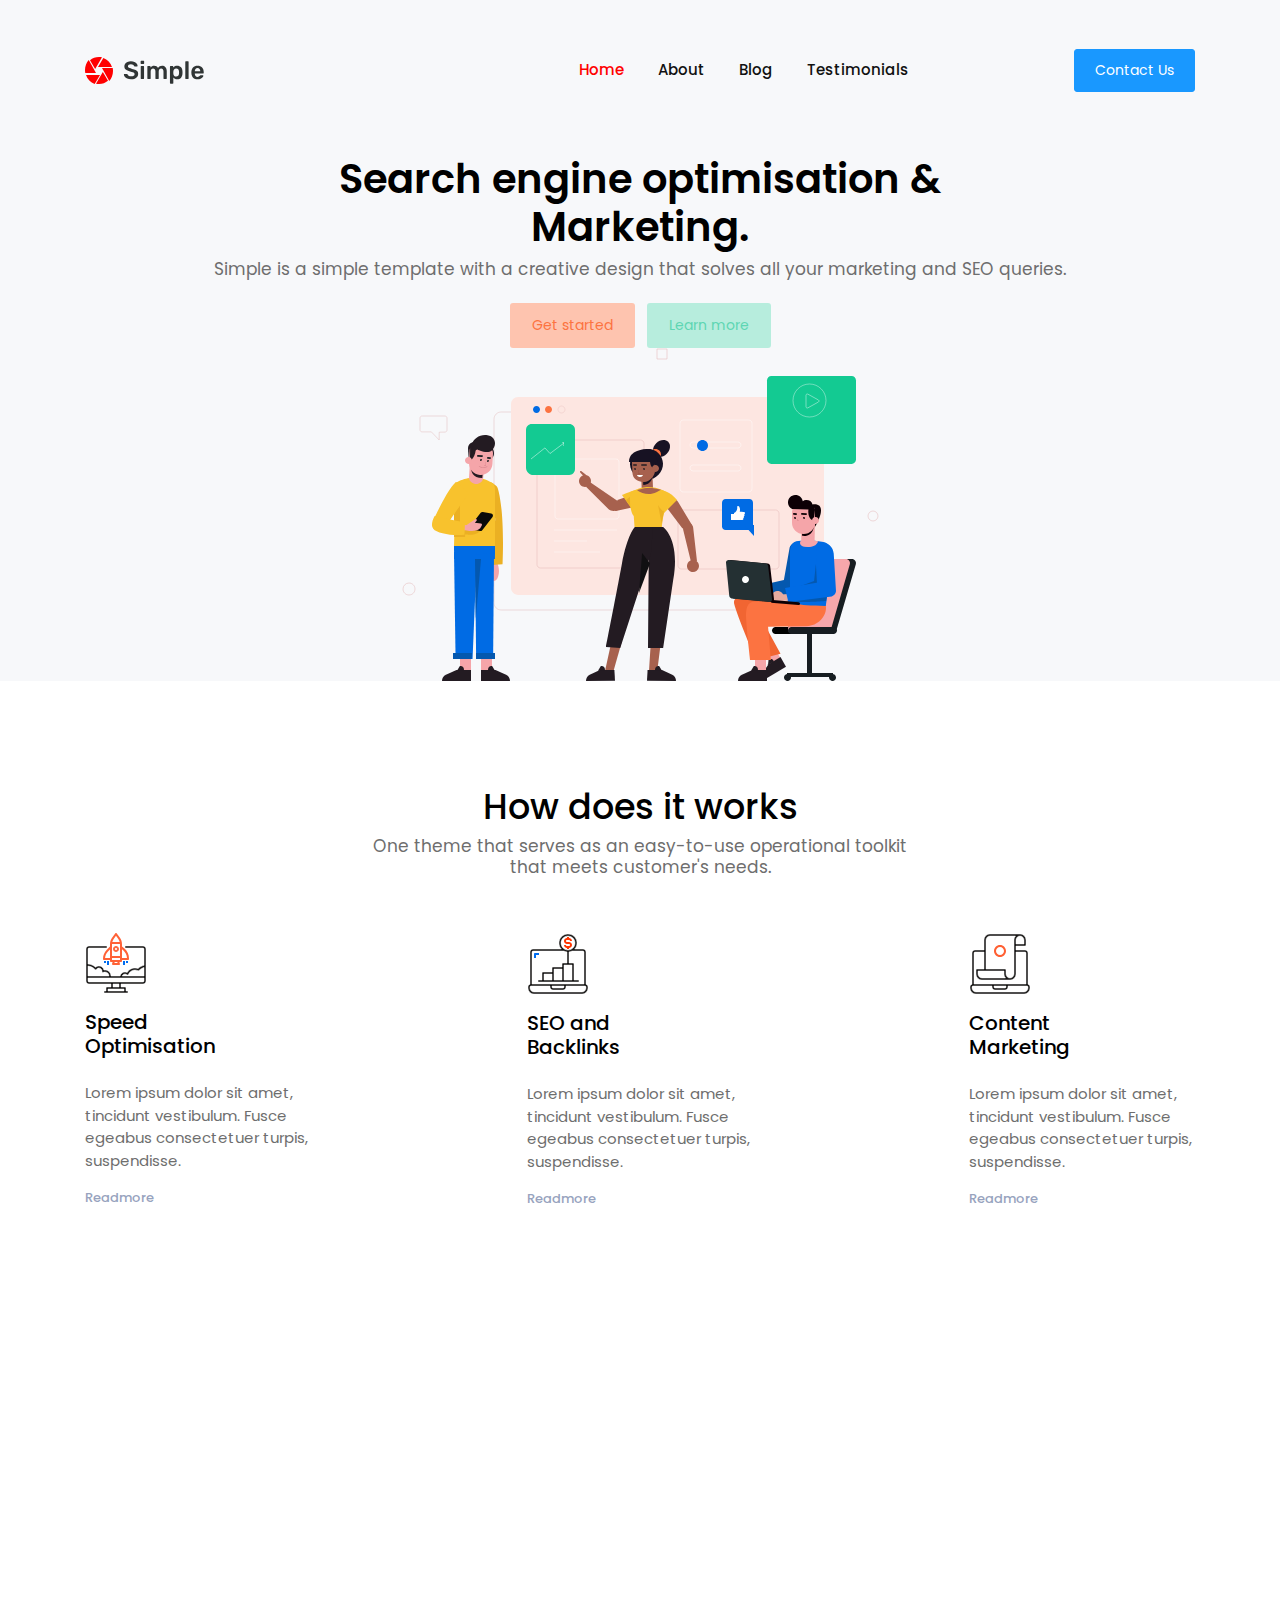
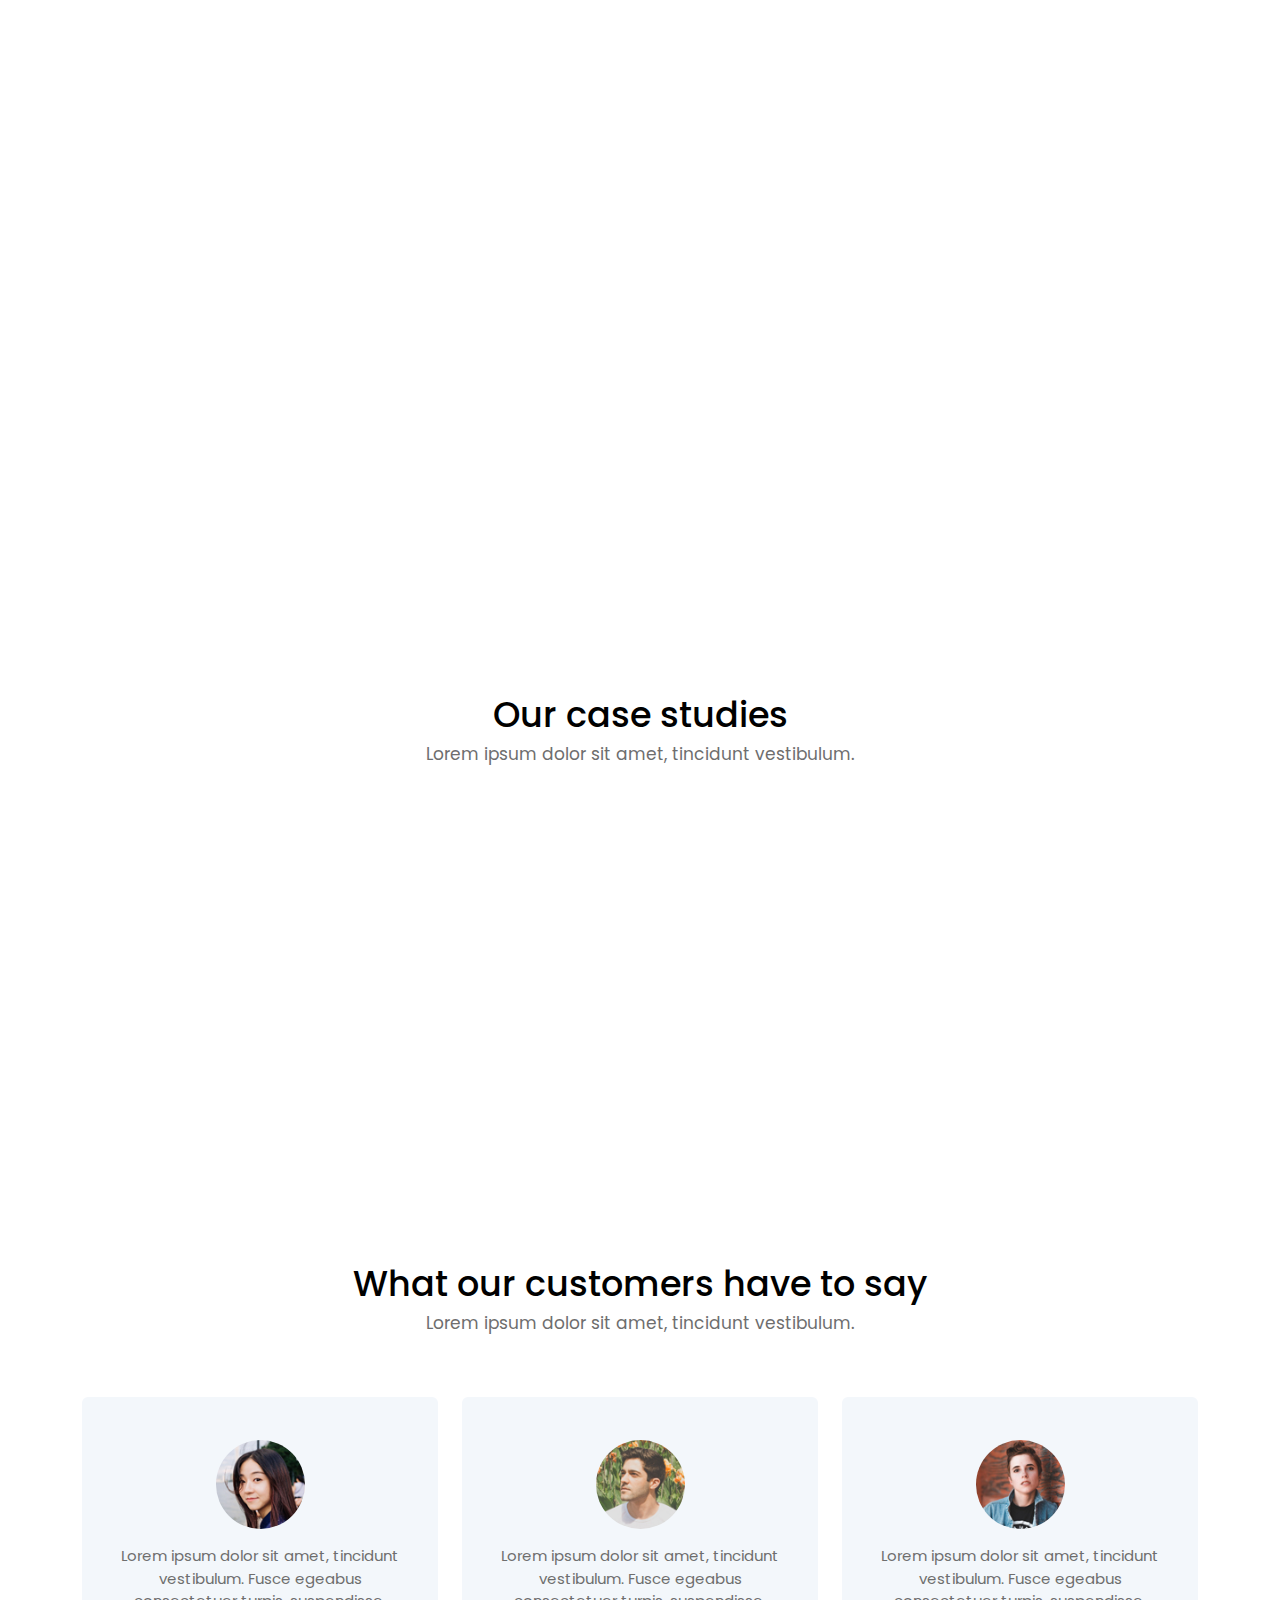
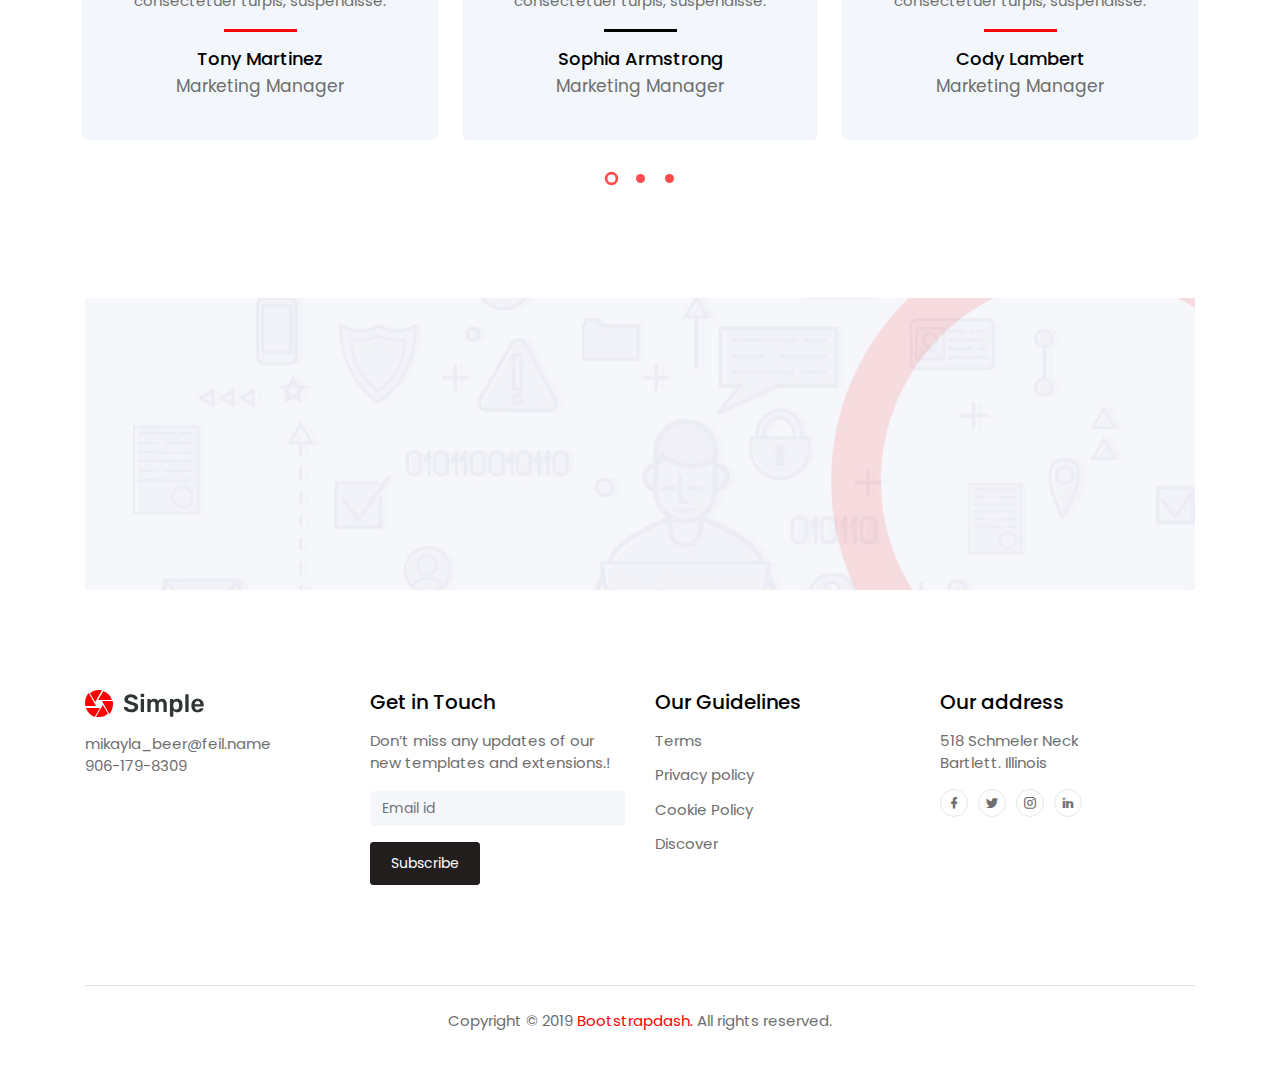
==== BD-simple-landing-page-ea1c3f39a22f/index.html @ d858177f "template added" ====
<!DOCTYPE html>
<html lang="en">
<head>
  <title>Simple landing page</title>
  <meta charset="UTF-8">
  <meta name="viewport" content="width=device-width, initial-scale=1.0">
  <meta http-equiv="X-UA-Compatible" content="ie=edge">
  <link rel="stylesheet" href="vendors/owl-carousel/css/owl.carousel.min.css">
  <link rel="stylesheet" href="vendors/owl-carousel/css/owl.theme.default.css">
  <link rel="stylesheet" href="vendors/mdi/css/materialdesignicons.min.css">
  <link rel="stylesheet" href="vendors/aos/css/aos.css">
  <link rel="stylesheet" href="css/style.min.css">
</head>
<body id="body" data-spy="scroll" data-target=".navbar" data-offset="100">
  <header id="header-section">
    <nav class="navbar navbar-expand-lg pl-3 pl-sm-0" id="navbar">
    <div class="container">
      <div class="navbar-brand-wrapper d-flex w-100">
        <img src="images/Group2.svg" alt="">
        <button class="navbar-toggler ml-auto" type="button" data-toggle="collapse" data-target="#navbarSupportedContent" aria-controls="navbarSupportedContent" aria-expanded="false" aria-label="Toggle navigation">
          <span class="mdi mdi-menu navbar-toggler-icon"></span>
        </button> 
      </div>
      <div class="collapse navbar-collapse navbar-menu-wrapper" id="navbarSupportedContent">
        <ul class="navbar-nav align-items-lg-center align-items-start ml-auto">
          <li class="d-flex align-items-center justify-content-between pl-4 pl-lg-0">
            <div class="navbar-collapse-logo">
              <img src="images/Group2.svg" alt="">
            </div>
            <button class="navbar-toggler close-button" type="button" data-toggle="collapse" data-target="#navbarSupportedContent" aria-controls="navbarSupportedContent" aria-expanded="false" aria-label="Toggle navigation">
              <span class="mdi mdi-close navbar-toggler-icon pl-5"></span>
            </button>
          </li>
          <li class="nav-item">
            <a class="nav-link" href="#header-section">Home <span class="sr-only">(current)</span></a>
          </li>
          <li class="nav-item">
            <a class="nav-link" href="#features-section">About</a>
          </li>
          <li class="nav-item">
            <a class="nav-link" href="#digital-marketing-section">Blog</a>  
          </li>
          <li class="nav-item">
            <a class="nav-link" href="#feedback-section">Testimonials</a>
          </li>
          <li class="nav-item btn-contact-us pl-4 pl-lg-0">
            <button class="btn btn-info" data-toggle="modal" data-target="#exampleModal">Contact Us</button>
          </li>
        </ul>
      </div>
    </div> 
    </nav>   
  </header>
  <div class="banner" >
    <div class="container">
      <h1 class="font-weight-semibold">Search engine optimisation &<br>Marketing.</h1>
      <h6 class="font-weight-normal text-muted pb-3">Simple is a simple template with a creative design that solves all your marketing and SEO queries.</h6>
      <div>
        <button class="btn btn-opacity-light mr-1">Get started</button>
        <button class="btn btn-opacity-success ml-1">Learn more</button>
      </div>
      <img src="images/Group171.svg" alt="" class="img-fluid">
    </div>
  </div>
  <div class="content-wrapper">
    <div class="container">
      <section class="features-overview" id="features-section" >
        <div class="content-header">
          <h2>How does it works</h2>
          <h6 class="section-subtitle text-muted">One theme that serves as an easy-to-use operational toolkit<br>that meets customer's needs.</h6>
        </div>
        <div class="d-md-flex justify-content-between">
          <div class="grid-margin d-flex justify-content-start">
            <div class="features-width">
              <img src="images/Group12.svg" alt="" class="img-icons">
              <h5 class="py-3">Speed<br>Optimisation</h5>
              <p class="text-muted">Lorem ipsum dolor sit amet, tincidunt vestibulum. Fusce egeabus consectetuer turpis, suspendisse.</p>
              <a href="#"><p class="readmore-link">Readmore</p></a>  
            </div>
          </div>
          <div class="grid-margin d-flex justify-content-center">
            <div class="features-width">
              <img src="images/Group7.svg" alt="" class="img-icons">
              <h5 class="py-3">SEO and<br>Backlinks</h5>
              <p class="text-muted">Lorem ipsum dolor sit amet, tincidunt vestibulum. Fusce egeabus consectetuer turpis, suspendisse.</p>
              <a href="#"><p class="readmore-link">Readmore</p></a>
            </div>
          </div>
          <div class="grid-margin d-flex justify-content-end">
            <div class="features-width">
              <img src="images/Group5.svg" alt="" class="img-icons">
              <h5 class="py-3">Content<br>Marketing</h5>
              <p class="text-muted">Lorem ipsum dolor sit amet, tincidunt vestibulum. Fusce egeabus consectetuer turpis, suspendisse.</p>
              <a href="#"><p class="readmore-link">Readmore</p></a>
            </div>
          </div>
        </div>
      </section>     
      <section class="digital-marketing-service" id="digital-marketing-section">
        <div class="row align-items-center">
          <div class="col-12 col-lg-7 grid-margin grid-margin-lg-0" data-aos="fade-right">
            <h3 class="m-0">We Offer a Full Range<br>of Digital Marketing Services!</h3>
            <div class="col-lg-7 col-xl-6 p-0">
              <p class="py-4 m-0 text-muted">Lorem ipsum dolor sit amet, tincidunt vestibulum. Fusce egeabus consectetuer turpis, suspendisse.</p>
              <p class="font-weight-medium text-muted">Lorem ipsum dolor sit amet, tincidunt vestibulum. Fusce egeabus consectetuer</p>
            </div>    
          </div>
          <div class="col-12 col-lg-5 p-0 img-digital grid-margin grid-margin-lg-0" data-aos="fade-left">
            <img src="images/Group1.png" alt="" class="img-fluid">
          </div>
        </div>
        <div class="row align-items-center">
          <div class="col-12 col-lg-7 text-center flex-item grid-margin" data-aos="fade-right">
            <img src="images/Group2.png" alt="" class="img-fluid">
          </div>
          <div class="col-12 col-lg-5 flex-item grid-margin" data-aos="fade-left">
            <h3 class="m-0">Leading Digital Agency<br>for  Business Solution.</h3>
            <div class="col-lg-9 col-xl-8 p-0">
              <p class="py-4 m-0 text-muted">Power-packed with impressive features and well-optimized, this template is designed to provide the best performance in all circumstances.</p>
              <p class="pb-2 font-weight-medium text-muted">Its smart features make it a powerful stand-alone website building tool.</p>
            </div>
            <button class="btn btn-info">Readmore</button>
          </div>
        </div>
      </section>     
      <section class="case-studies" id="case-studies-section">
        <div class="row grid-margin">
          <div class="col-12 text-center pb-5">
            <h2>Our case studies</h2>
            <h6 class="section-subtitle text-muted">Lorem ipsum dolor sit amet, tincidunt vestibulum.</h6>
          </div>
          <div class="col-12 col-md-6 col-lg-3 stretch-card mb-3 mb-lg-0" data-aos="zoom-in">
            <div class="card color-cards">
              <div class="card-body p-0">
                <div class="bg-primary text-center card-contents">
                  <div class="card-image">
                    <img src="images/Group95.svg" class="case-studies-card-img" alt="">
                  </div>  
                  <div class="card-desc-box d-flex align-items-center justify-content-around">
                    <div>
                      <h6 class="text-white pb-2 px-3">Know more about Online marketing</h6>
                      <button class="btn btn-white">Read More</button>
                    </div>
                  </div>
                </div>   
                <div class="card-details text-center pt-4">
                    <h6 class="m-0 pb-1">Online Marketing</h6>
                    <p>Seo, Marketing</p>
                </div>
              </div>
            </div>
          </div>
          <div class="col-12 col-md-6 col-lg-3 stretch-card mb-3 mb-lg-0" data-aos="zoom-in" data-aos-delay="200">
            <div class="card color-cards">
              <div class="card-body p-0">
                <div class="bg-warning text-center card-contents">
                  <div class="card-image">
                      <img src="images/Group108.svg" class="case-studies-card-img" alt="">
                  </div>  
                  <div class="card-desc-box d-flex align-items-center justify-content-around">
                    <div>
                      <h6 class="text-white pb-2 px-3">Know more about Web Development</h6>
                      <button class="btn btn-white">Read More</button>
                    </div>
                  </div>
                </div>   
                <div class="card-details text-center pt-4">
                    <h6 class="m-0 pb-1">Web Development</h6>
                    <p>Developing, Designing</p>
                </div>
              </div>
            </div>
          </div>
          <div class="col-12 col-md-6 col-lg-3 stretch-card mb-3 mb-lg-0" data-aos="zoom-in" data-aos-delay="400">
            <div class="card color-cards">
              <div class="card-body p-0">
                <div class="bg-violet text-center card-contents">
                  <div class="card-image">
                      <img src="images/Group126.svg" class="case-studies-card-img" alt="">
                  </div>  
                  <div class="card-desc-box d-flex align-items-center justify-content-around">
                    <div>
                      <h6 class="text-white pb-2 px-3">Know more about Web Designing</h6>
                      <button class="btn btn-white">Read More</button>
                    </div>
                  </div>
                </div>   
                <div class="card-details text-center pt-4">
                    <h6 class="m-0 pb-1">Web Designing</h6>
                    <p>Designing, Developing</p>
                </div>
              </div>
            </div>
          </div>
          <div class="col-12 col-md-6 col-lg-3 stretch-card" data-aos="zoom-in" data-aos-delay="600">
            <div class="card color-cards">
              <div class="card-body p-0">
                <div class="bg-success text-center card-contents">
                  <div class="card-image">
                      <img src="images/Group115.svg" class="case-studies-card-img" alt="">
                  </div>  
                  <div class="card-desc-box d-flex align-items-center justify-content-around">
                    <div>
                      <h6 class="text-white pb-2 px-3">Know more about Software Development</h6>
                      <button class="btn btn-white">Read More</button>
                    </div>
                  </div>
                </div>   
                <div class="card-details text-center pt-4">
                    <h6 class="m-0 pb-1">Software Development</h6>
                    <p>Developing, Designing</p>
                </div>
              </div>
            </div>
          </div>
        </div>
      </section>     
      <section class="customer-feedback" id="feedback-section">
        <div class="row">
          <div class="col-12 text-center pb-5">
            <h2>What our customers have to say</h2>
            <h6 class="section-subtitle text-muted m-0">Lorem ipsum dolor sit amet, tincidunt vestibulum.</h6>
          </div>
          <div class="owl-carousel owl-theme grid-margin">
              <div class="card customer-cards">
                <div class="card-body">
                  <div class="text-center">
                    <img src="images/face2.jpg" width="89" height="89" alt="" class="img-customer">
                    <p class="m-0 py-3 text-muted">Lorem ipsum dolor sit amet, tincidunt vestibulum. Fusce egeabus consectetuer turpis, suspendisse.</p>
                    <div class="content-divider m-auto"></div>
                    <h6 class="card-title pt-3">Tony Martinez</h6>
                    <h6 class="customer-designation text-muted m-0">Marketing Manager</h6>
                  </div>
                </div>
              </div>
              <div class="card customer-cards">
                <div class="card-body">
                  <div class="text-center">
                    <img src="images/face3.jpg" width="89" height="89" alt="" class="img-customer">
                    <p class="m-0 py-3 text-muted">Lorem ipsum dolor sit amet, tincidunt vestibulum. Fusce egeabus consectetuer turpis, suspendisse.</p>
                    <div class="content-divider m-auto"></div>
                    <h6 class="card-title pt-3">Sophia Armstrong</h6>
                    <h6 class="customer-designation text-muted m-0">Marketing Manager</h6>
                  </div>
                </div>
              </div>
              <div class="card customer-cards">
                <div class="card-body">
                  <div class="text-center">
                    <img src="images/face20.jpg" width="89" height="89" alt="" class="img-customer">
                    <p class="m-0 py-3 text-muted">Lorem ipsum dolor sit amet, tincidunt vestibulum. Fusce egeabus consectetuer turpis, suspendisse.</p>
                    <div class="content-divider m-auto"></div>
                    <h6 class="card-title pt-3">Cody Lambert</h6>
                    <h6 class="customer-designation text-muted m-0">Marketing Manager</h6>
                  </div>
                </div>
              </div>
              <div class="card customer-cards">
                <div class="card-body">
                  <div class="text-center">
                    <img src="images/face15.jpg" width="89" height="89" alt="" class="img-customer">
                    <p class="m-0 py-3 text-muted">Lorem ipsum dolor sit amet, tincidunt vestibulum. Fusce egeabus consectetuer turpis, suspendisse.</p>
                    <div class="content-divider m-auto"></div>
                    <h6 class="card-title pt-3">Cody Lambert</h6>
                    <h6 class="customer-designation text-muted m-0">Marketing Manager</h6>
                  </div>
                </div>
              </div>
              <div class="card customer-cards">
                <div class="card-body">
                  <div class="text-center">
                    <img src="images/face16.jpg" width="89" height="89" alt="" class="img-customer">
                    <p class="m-0 py-3 text-muted">Lorem ipsum dolor sit amet, tincidunt vestibulum. Fusce egeabus consectetuer turpis, suspendisse.</p>
                    <div class="content-divider m-auto"></div>
                    <h6 class="card-title pt-3">Cody Lambert</h6>
                    <h6 class="customer-designation text-muted m-0">Marketing Manager</h6>
                  </div>
                </div>
              </div>
              <div class="card customer-cards">
                <div class="card-body">
                  <div class="text-center">
                    <img src="images/face1.jpg" width="89" height="89" alt="" class="img-customer">
                    <p class="m-0 py-3 text-muted">Lorem ipsum dolor sit amet, tincidunt vestibulum. Fusce egeabus consectetuer turpis, suspendisse.</p>
                    <div class="content-divider m-auto"></div>
                    <h6 class="card-title pt-3">Tony Martinez</h6>
                    <h6 class="customer-designation text-muted m-0">Marketing Manager</h6>
                  </div>
                </div>
              </div>
              <div class="card customer-cards">
                <div class="card-body">
                  <div class="text-center">
                    <img src="images/face2.jpg" width="89" height="89" alt="" class="img-customer">
                    <p class="m-0 py-3 text-muted">Lorem ipsum dolor sit amet, tincidunt vestibulum. Fusce egeabus consectetuer turpis, suspendisse.</p>
                    <div class="content-divider m-auto"></div>
                    <h6 class="card-title pt-3">Tony Martinez</h6>
                    <h6 class="customer-designation text-muted m-0">Marketing Manager</h6>
                  </div>
                </div>
              </div>
              <div class="card customer-cards">
                <div class="card-body">
                  <div class="text-center">
                    <img src="images/face3.jpg" width="89" height="89" alt="" class="img-customer">
                    <p class="m-0 py-3 text-muted">Lorem ipsum dolor sit amet, tincidunt vestibulum. Fusce egeabus consectetuer turpis, suspendisse.</p>
                    <div class="content-divider m-auto"></div>
                    <h6 class="card-title pt-3">Sophia Armstrong</h6>
                    <h6 class="customer-designation text-muted m-0">Marketing Manager</h6>
                  </div>
                </div>
              </div>
              <div class="card customer-cards">
                <div class="card-body">
                  <div class="text-center">
                    <img src="images/face20.jpg" width="89" height="89" alt="" class="img-customer">
                    <p class="m-0 py-3 text-muted">Lorem ipsum dolor sit amet, tincidunt vestibulum. Fusce egeabus consectetuer turpis, suspendisse.</p>
                    <div class="content-divider m-auto"></div>
                    <h6 class="card-title pt-3">Cody Lambert</h6>
                    <h6 class="customer-designation text-muted m-0">Marketing Manager</h6>
                  </div>
                </div>
              </div>
          </div>
        </div>
      </section>
      <section class="contact-us" id="contact-section">
        <div class="contact-us-bgimage grid-margin" >
          <div class="pb-4">
            <h4 class="px-3 px-md-0 m-0" data-aos="fade-down">Do you have any projects?</h4>
            <h4 class="pt-1" data-aos="fade-down">Contact us</h4>
          </div>
          <div data-aos="fade-up">
            <button class="btn btn-rounded btn-outline-danger">Contact us</button>
          </div>          
        </div>
      </section>
      <section class="contact-details" id="contact-details-section">
        <div class="row text-center text-md-left">
          <div class="col-12 col-md-6 col-lg-3 grid-margin">
            <img src="images/Group2.svg" alt="" class="pb-2">
            <div class="pt-2">
              <p class="text-muted m-0">mikayla_beer@feil.name</p>
              <p class="text-muted m-0">906-179-8309</p>
            </div>         
          </div>
          <div class="col-12 col-md-6 col-lg-3 grid-margin">
            <h5 class="pb-2">Get in Touch</h5>
            <p class="text-muted">Don’t miss any updates of our new templates and extensions.!</p>
            <form>
              <input type="text" class="form-control" id="Email" placeholder="Email id">
            </form>
            <div class="pt-3">
              <button class="btn btn-dark">Subscribe</button>
            </div>   
          </div>
          <div class="col-12 col-md-6 col-lg-3 grid-margin">
            <h5 class="pb-2">Our Guidelines</h5>
            <a href="#"><p class="m-0 pb-2">Terms</p></a>   
            <a href="#" ><p class="m-0 pt-1 pb-2">Privacy policy</p></a> 
            <a href="#"><p class="m-0 pt-1 pb-2">Cookie Policy</p></a> 
            <a href="#"><p class="m-0 pt-1">Discover</p></a> 
          </div>
          <div class="col-12 col-md-6 col-lg-3 grid-margin">
              <h5 class="pb-2">Our address</h5>
              <p class="text-muted">518 Schmeler Neck<br>Bartlett. Illinois</p>
              <div class="d-flex justify-content-center justify-content-md-start">
                <a href="#"><span class="mdi mdi-facebook"></span></a>
                <a href="#"><span class="mdi mdi-twitter"></span></a>
                <a href="#"><span class="mdi mdi-instagram"></span></a>
                <a href="#"><span class="mdi mdi-linkedin"></span></a>
              </div>
          </div>
        </div>  
      </section>
      <footer class="border-top">
        <p class="text-center text-muted pt-4">Copyright © 2019<a href="https://www.bootstrapdash.com/" class="px-1">Bootstrapdash.</a>All rights reserved.</p>
      </footer>
      <!-- Modal for Contact - us Button -->
      <div class="modal fade" id="exampleModal" tabindex="-1" role="dialog" aria-labelledby="exampleModalLabel" aria-hidden="true">
        <div class="modal-dialog" role="document">
          <div class="modal-content">
            <div class="modal-header">
              <h4 class="modal-title" id="exampleModalLabel">Contact Us</h4>
            </div>
            <div class="modal-body">
              <form>
                <div class="form-group">
                  <label for="Name">Name</label>
                  <input type="text" class="form-control" id="Name" placeholder="Name">
                </div>
                <div class="form-group">
                  <label for="Email">Email</label>
                  <input type="email" class="form-control" id="Email-1" placeholder="Email">
                </div>
                <div class="form-group">
                  <label for="Message">Message</label>
                  <textarea class="form-control" id="Message" placeholder="Enter your Message"></textarea>
                </div>
              </form>
            </div>
            <div class="modal-footer">
              <button type="button" class="btn btn-light" data-dismiss="modal">Close</button>
              <button type="button" class="btn btn-success">Submit</button>
            </div>
          </div>
        </div>
      </div>
    </div> 
  </div>
  <script src="vendors/jquery/jquery.min.js"></script>
  <script src="vendors/bootstrap/bootstrap.min.js"></script>
  <script src="vendors/owl-carousel/js/owl.carousel.min.js"></script>
  <script src="vendors/aos/js/aos.js"></script>
  <script src="js/landingpage.js"></script>
</body>
</html>
---- BD-simple-landing-page-ea1c3f39a22f/css/style.min.css ----
@import "https://fonts.googleapis.com/css?family=Poppins:400,500,700&display=swap";
/*!
 * Bootstrap v4.3.1 (https://getbootstrap.com/)
 * Copyright 2011-2019 The Bootstrap Authors
 * Copyright 2011-2019 Twitter, Inc.
 * Licensed under MIT (https://github.com/twbs/bootstrap/blob/master/LICENSE)
 */:root{--blue:#007bff;--indigo:#6610f2;--purple:#6f42c1;--pink:#e83e8c;--red:#dc3545;--orange:#fd7e14;--yellow:#ffc107;--green:#28a745;--teal:#20c997;--cyan:#17a2b8;--white:#fff;--gray:#6c757d;--gray-dark:#343a40;--primary:#000637;--secondary:#bbbbf2;--success:#5ed6b3;--info:#1998ff;--warning:#ffad00;--danger:red;--light:#fc7341;--dark:#221e1e;--breakpoint-xs:0;--breakpoint-sm:576px;--breakpoint-md:768px;--breakpoint-lg:992px;--breakpoint-xl:1200px;--font-family-sans-serif:-apple-system,BlinkMacSystemFont,"Segoe UI",Roboto,"Helvetica Neue",Arial,"Noto Sans",sans-serif,"Apple Color Emoji","Segoe UI Emoji","Segoe UI Symbol","Noto Color Emoji";--font-family-monospace:SFMono-Regular,Menlo,Monaco,Consolas,"Liberation Mono","Courier New",monospace}*,:after,:before{box-sizing:border-box}html{font-family:sans-serif;line-height:1.15;-webkit-text-size-adjust:100%;-webkit-tap-highlight-color:rgba(0,0,0,0)}article,aside,figcaption,figure,footer,header,hgroup,main,nav,section{display:block}body{font-family:-apple-system,BlinkMacSystemFont,Segoe UI,Roboto,Helvetica Neue,Arial,Noto Sans,sans-serif,Apple Color Emoji,Segoe UI Emoji,Segoe UI Symbol,Noto Color Emoji;font-size:1rem;font-weight:400;line-height:1.5;color:#212529;text-align:left;background-color:#fff}[tabindex="-1"]:focus{outline:0!important}hr{box-sizing:content-box;height:0;overflow:visible}h1,h2,h3,h4,h5,h6{margin-top:0;margin-bottom:.5rem}p{margin-top:0;margin-bottom:1rem}abbr[data-original-title],abbr[title]{text-decoration:underline;-webkit-text-decoration:underline dotted;text-decoration:underline dotted;cursor:help;border-bottom:0;-webkit-text-decoration-skip-ink:none;text-decoration-skip-ink:none}address{font-style:normal;line-height:inherit}address,dl,ol,ul{margin-bottom:1rem}dl,ol,ul{margin-top:0}ol ol,ol ul,ul ol,ul ul{margin-bottom:0}dt{font-weight:700}dd{margin-bottom:.5rem;margin-left:0}blockquote{margin:0 0 1rem}b,strong{font-weight:bolder}small{font-size:80%}sub,sup{position:relative;font-size:75%;line-height:0;vertical-align:baseline}sub{bottom:-.25em}sup{top:-.5em}a{color:#000637;text-decoration:none;background-color:transparent}a:hover{color:#000;text-decoration:underline}a:not([href]):not([tabindex]),a:not([href]):not([tabindex]):focus,a:not([href]):not([tabindex]):hover{color:inherit;text-decoration:none}a:not([href]):not([tabindex]):focus{outline:0}code,kbd,pre,samp{font-family:SFMono-Regular,Menlo,Monaco,Consolas,Liberation Mono,Courier New,monospace;font-size:1em}pre{margin-top:0;margin-bottom:1rem;overflow:auto}figure{margin:0 0 1rem}img{border-style:none}img,svg{vertical-align:middle}svg{overflow:hidden}table{border-collapse:collapse}caption{padding-top:.75rem;padding-bottom:.75rem;color:#6e6e6e;text-align:left;caption-side:bottom}th{text-align:inherit}label{display:inline-block;margin-bottom:.5rem}button{border-radius:0}button:focus{outline:1px dotted;outline:5px auto -webkit-focus-ring-color}button,input,optgroup,select,textarea{margin:0;font-family:inherit;font-size:inherit;line-height:inherit}button,input{overflow:visible}button,select{text-transform:none}select{word-wrap:normal}[type=button],[type=reset],[type=submit],button{-webkit-appearance:button}[type=button]:not(:disabled),[type=reset]:not(:disabled),[type=submit]:not(:disabled),button:not(:disabled){cursor:pointer}[type=button]::-moz-focus-inner,[type=reset]::-moz-focus-inner,[type=submit]::-moz-focus-inner,button::-moz-focus-inner{padding:0;border-style:none}input[type=checkbox],input[type=radio]{box-sizing:border-box;padding:0}input[type=date],input[type=datetime-local],input[type=month],input[type=time]{-webkit-appearance:listbox}textarea{overflow:auto;resize:vertical}fieldset{min-width:0;padding:0;margin:0;border:0}legend{display:block;width:100%;max-width:100%;padding:0;margin-bottom:.5rem;font-size:1.5rem;line-height:inherit;color:inherit;white-space:normal}progress{vertical-align:baseline}[type=number]::-webkit-inner-spin-button,[type=number]::-webkit-outer-spin-button{height:auto}[type=search]{outline-offset:-2px;-webkit-appearance:none}[type=search]::-webkit-search-decoration{-webkit-appearance:none}::-webkit-file-upload-button{font:inherit;-webkit-appearance:button}output{display:inline-block}summary{display:list-item;cursor:pointer}template{display:none}[hidden]{display:none!important}.h1,.h2,.h3,.h4,.h5,.h6,h1,h2,h3,h4,h5,h6{margin-bottom:.5rem;font-weight:500;line-height:1.2}.h1,h1{font-size:2.5rem}.h2,h2{font-size:2rem}.h3,h3{font-size:1.75rem}.h4,h4{font-size:1.5rem}.h5,h5{font-size:1.25rem}.h6,h6{font-size:1rem}.lead{font-size:1.25rem;font-weight:300}.display-1{font-size:6rem}.display-1,.display-2{font-weight:300;line-height:1.2}.display-2{font-size:5.5rem}.display-3{font-size:4.5rem}.display-3,.display-4{font-weight:300;line-height:1.2}.display-4{font-size:3.5rem}hr{margin-top:1rem;margin-bottom:1rem;border:0;border-top:1px solid rgba(0,0,0,.1)}.small,small{font-size:80%;font-weight:400}.mark,mark{padding:.2em;background-color:#fcf8e3}.list-inline,.list-unstyled{padding-left:0;list-style:none}.list-inline-item{display:inline-block}.list-inline-item:not(:last-child){margin-right:.5rem}.initialism{font-size:90%;text-transform:uppercase}.blockquote{margin-bottom:1rem;font-size:1.25rem}.blockquote-footer{display:block;font-size:80%;color:#6c757d}.blockquote-footer:before{content:"\2014\00A0"}.img-fluid,.img-thumbnail{max-width:100%;height:auto}.img-thumbnail{padding:.25rem;background-color:#fff;border:1px solid #dee2e6;border-radius:.25rem}.figure{display:inline-block}.figure-img{margin-bottom:.5rem;line-height:1}.figure-caption{font-size:90%;color:#6c757d}code{font-size:87.5%;color:#e83e8c;word-break:break-word}a>code{color:inherit}kbd{padding:.2rem .4rem;font-size:87.5%;color:#fff;background-color:#212529;border-radius:.2rem}kbd kbd{padding:0;font-size:100%;font-weight:700}pre{display:block;font-size:87.5%;color:#212529}pre code{font-size:inherit;color:inherit;word-break:normal}.pre-scrollable{max-height:340px;overflow-y:scroll}.container{width:100%;padding-right:15px;padding-left:15px;margin-right:auto;margin-left:auto}@media (min-width:576px){.container{max-width:540px}}@media (min-width:768px){.container{max-width:720px}}@media (min-width:992px){.container{max-width:960px}}@media (min-width:1200px){.container{max-width:1140px}}.container-fluid{width:100%;padding-right:15px;padding-left:15px;margin-right:auto;margin-left:auto}.row{display:flex;flex-wrap:wrap;margin-right:-15px;margin-left:-15px}.no-gutters{margin-right:0;margin-left:0}.no-gutters>.col,.no-gutters>[class*=col-]{padding-right:0;padding-left:0}.col,.col-1,.col-2,.col-3,.col-4,.col-5,.col-6,.col-7,.col-8,.col-9,.col-10,.col-11,.col-12,.col-auto,.col-lg,.col-lg-1,.col-lg-2,.col-lg-3,.col-lg-4,.col-lg-5,.col-lg-6,.col-lg-7,.col-lg-8,.col-lg-9,.col-lg-10,.col-lg-11,.col-lg-12,.col-lg-auto,.col-md,.col-md-1,.col-md-2,.col-md-3,.col-md-4,.col-md-5,.col-md-6,.col-md-7,.col-md-8,.col-md-9,.col-md-10,.col-md-11,.col-md-12,.col-md-auto,.col-sm,.col-sm-1,.col-sm-2,.col-sm-3,.col-sm-4,.col-sm-5,.col-sm-6,.col-sm-7,.col-sm-8,.col-sm-9,.col-sm-10,.col-sm-11,.col-sm-12,.col-sm-auto,.col-xl,.col-xl-1,.col-xl-2,.col-xl-3,.col-xl-4,.col-xl-5,.col-xl-6,.col-xl-7,.col-xl-8,.col-xl-9,.col-xl-10,.col-xl-11,.col-xl-12,.col-xl-auto{position:relative;width:100%;padding-right:15px;padding-left:15px}.col{flex-basis:0;flex-grow:1;max-width:100%}.col-auto{flex:0 0 auto;width:auto;max-width:100%}.col-1{flex:0 0 8.33333%;max-width:8.33333%}.col-2{flex:0 0 16.66667%;max-width:16.66667%}.col-3{flex:0 0 25%;max-width:25%}.col-4{flex:0 0 33.33333%;max-width:33.33333%}.col-5{flex:0 0 41.66667%;max-width:41.66667%}.col-6{flex:0 0 50%;max-width:50%}.col-7{flex:0 0 58.33333%;max-width:58.33333%}.col-8{flex:0 0 66.66667%;max-width:66.66667%}.col-9{flex:0 0 75%;max-width:75%}.col-10{flex:0 0 83.33333%;max-width:83.33333%}.col-11{flex:0 0 91.66667%;max-width:91.66667%}.col-12{flex:0 0 100%;max-width:100%}.order-first{order:-1}.order-last{order:13}.order-0{order:0}.order-1{order:1}.order-2{order:2}.order-3{order:3}.order-4{order:4}.order-5{order:5}.order-6{order:6}.order-7{order:7}.order-8{order:8}.order-9{order:9}.order-10{order:10}.order-11{order:11}.order-12{order:12}.offset-1{margin-left:8.33333%}.offset-2{margin-left:16.66667%}.offset-3{margin-left:25%}.offset-4{margin-left:33.33333%}.offset-5{margin-left:41.66667%}.offset-6{margin-left:50%}.offset-7{margin-left:58.33333%}.offset-8{margin-left:66.66667%}.offset-9{margin-left:75%}.offset-10{margin-left:83.33333%}.offset-11{margin-left:91.66667%}@media (min-width:576px){.col-sm{flex-basis:0;flex-grow:1;max-width:100%}.col-sm-auto{flex:0 0 auto;width:auto;max-width:100%}.col-sm-1{flex:0 0 8.33333%;max-width:8.33333%}.col-sm-2{flex:0 0 16.66667%;max-width:16.66667%}.col-sm-3{flex:0 0 25%;max-width:25%}.col-sm-4{flex:0 0 33.33333%;max-width:33.33333%}.col-sm-5{flex:0 0 41.66667%;max-width:41.66667%}.col-sm-6{flex:0 0 50%;max-width:50%}.col-sm-7{flex:0 0 58.33333%;max-width:58.33333%}.col-sm-8{flex:0 0 66.66667%;max-width:66.66667%}.col-sm-9{flex:0 0 75%;max-width:75%}.col-sm-10{flex:0 0 83.33333%;max-width:83.33333%}.col-sm-11{flex:0 0 91.66667%;max-width:91.66667%}.col-sm-12{flex:0 0 100%;max-width:100%}.order-sm-first{order:-1}.order-sm-last{order:13}.order-sm-0{order:0}.order-sm-1{order:1}.order-sm-2{order:2}.order-sm-3{order:3}.order-sm-4{order:4}.order-sm-5{order:5}.order-sm-6{order:6}.order-sm-7{order:7}.order-sm-8{order:8}.order-sm-9{order:9}.order-sm-10{order:10}.order-sm-11{order:11}.order-sm-12{order:12}.offset-sm-0{margin-left:0}.offset-sm-1{margin-left:8.33333%}.offset-sm-2{margin-left:16.66667%}.offset-sm-3{margin-left:25%}.offset-sm-4{margin-left:33.33333%}.offset-sm-5{margin-left:41.66667%}.offset-sm-6{margin-left:50%}.offset-sm-7{margin-left:58.33333%}.offset-sm-8{margin-left:66.66667%}.offset-sm-9{margin-left:75%}.offset-sm-10{margin-left:83.33333%}.offset-sm-11{margin-left:91.66667%}}@media (min-width:768px){.col-md{flex-basis:0;flex-grow:1;max-width:100%}.col-md-auto{flex:0 0 auto;width:auto;max-width:100%}.col-md-1{flex:0 0 8.33333%;max-width:8.33333%}.col-md-2{flex:0 0 16.66667%;max-width:16.66667%}.col-md-3{flex:0 0 25%;max-width:25%}.col-md-4{flex:0 0 33.33333%;max-width:33.33333%}.col-md-5{flex:0 0 41.66667%;max-width:41.66667%}.col-md-6{flex:0 0 50%;max-width:50%}.col-md-7{flex:0 0 58.33333%;max-width:58.33333%}.col-md-8{flex:0 0 66.66667%;max-width:66.66667%}.col-md-9{flex:0 0 75%;max-width:75%}.col-md-10{flex:0 0 83.33333%;max-width:83.33333%}.col-md-11{flex:0 0 91.66667%;max-width:91.66667%}.col-md-12{flex:0 0 100%;max-width:100%}.order-md-first{order:-1}.order-md-last{order:13}.order-md-0{order:0}.order-md-1{order:1}.order-md-2{order:2}.order-md-3{order:3}.order-md-4{order:4}.order-md-5{order:5}.order-md-6{order:6}.order-md-7{order:7}.order-md-8{order:8}.order-md-9{order:9}.order-md-10{order:10}.order-md-11{order:11}.order-md-12{order:12}.offset-md-0{margin-left:0}.offset-md-1{margin-left:8.33333%}.offset-md-2{margin-left:16.66667%}.offset-md-3{margin-left:25%}.offset-md-4{margin-left:33.33333%}.offset-md-5{margin-left:41.66667%}.offset-md-6{margin-left:50%}.offset-md-7{margin-left:58.33333%}.offset-md-8{margin-left:66.66667%}.offset-md-9{margin-left:75%}.offset-md-10{margin-left:83.33333%}.offset-md-11{margin-left:91.66667%}}@media (min-width:992px){.col-lg{flex-basis:0;flex-grow:1;max-width:100%}.col-lg-auto{flex:0 0 auto;width:auto;max-width:100%}.col-lg-1{flex:0 0 8.33333%;max-width:8.33333%}.col-lg-2{flex:0 0 16.66667%;max-width:16.66667%}.col-lg-3{flex:0 0 25%;max-width:25%}.col-lg-4{flex:0 0 33.33333%;max-width:33.33333%}.col-lg-5{flex:0 0 41.66667%;max-width:41.66667%}.col-lg-6{flex:0 0 50%;max-width:50%}.col-lg-7{flex:0 0 58.33333%;max-width:58.33333%}.col-lg-8{flex:0 0 66.66667%;max-width:66.66667%}.col-lg-9{flex:0 0 75%;max-width:75%}.col-lg-10{flex:0 0 83.33333%;max-width:83.33333%}.col-lg-11{flex:0 0 91.66667%;max-width:91.66667%}.col-lg-12{flex:0 0 100%;max-width:100%}.order-lg-first{order:-1}.order-lg-last{order:13}.order-lg-0{order:0}.order-lg-1{order:1}.order-lg-2{order:2}.order-lg-3{order:3}.order-lg-4{order:4}.order-lg-5{order:5}.order-lg-6{order:6}.order-lg-7{order:7}.order-lg-8{order:8}.order-lg-9{order:9}.order-lg-10{order:10}.order-lg-11{order:11}.order-lg-12{order:12}.offset-lg-0{margin-left:0}.offset-lg-1{margin-left:8.33333%}.offset-lg-2{margin-left:16.66667%}.offset-lg-3{margin-left:25%}.offset-lg-4{margin-left:33.33333%}.offset-lg-5{margin-left:41.66667%}.offset-lg-6{margin-left:50%}.offset-lg-7{margin-left:58.33333%}.offset-lg-8{margin-left:66.66667%}.offset-lg-9{margin-left:75%}.offset-lg-10{margin-left:83.33333%}.offset-lg-11{margin-left:91.66667%}}@media (min-width:1200px){.col-xl{flex-basis:0;flex-grow:1;max-width:100%}.col-xl-auto{flex:0 0 auto;width:auto;max-width:100%}.col-xl-1{flex:0 0 8.33333%;max-width:8.33333%}.col-xl-2{flex:0 0 16.66667%;max-width:16.66667%}.col-xl-3{flex:0 0 25%;max-width:25%}.col-xl-4{flex:0 0 33.33333%;max-width:33.33333%}.col-xl-5{flex:0 0 41.66667%;max-width:41.66667%}.col-xl-6{flex:0 0 50%;max-width:50%}.col-xl-7{flex:0 0 58.33333%;max-width:58.33333%}.col-xl-8{flex:0 0 66.66667%;max-width:66.66667%}.col-xl-9{flex:0 0 75%;max-width:75%}.col-xl-10{flex:0 0 83.33333%;max-width:83.33333%}.col-xl-11{flex:0 0 91.66667%;max-width:91.66667%}.col-xl-12{flex:0 0 100%;max-width:100%}.order-xl-first{order:-1}.order-xl-last{order:13}.order-xl-0{order:0}.order-xl-1{order:1}.order-xl-2{order:2}.order-xl-3{order:3}.order-xl-4{order:4}.order-xl-5{order:5}.order-xl-6{order:6}.order-xl-7{order:7}.order-xl-8{order:8}.order-xl-9{order:9}.order-xl-10{order:10}.order-xl-11{order:11}.order-xl-12{order:12}.offset-xl-0{margin-left:0}.offset-xl-1{margin-left:8.33333%}.offset-xl-2{margin-left:16.66667%}.offset-xl-3{margin-left:25%}.offset-xl-4{margin-left:33.33333%}.offset-xl-5{margin-left:41.66667%}.offset-xl-6{margin-left:50%}.offset-xl-7{margin-left:58.33333%}.offset-xl-8{margin-left:66.66667%}.offset-xl-9{margin-left:75%}.offset-xl-10{margin-left:83.33333%}.offset-xl-11{margin-left:91.66667%}}.table{width:100%;margin-bottom:1rem;color:#212529}.table td,.table th{padding:.75rem;vertical-align:top;border-top:1px solid #dee2e6}.table thead th{vertical-align:bottom;border-bottom:2px solid #dee2e6}.table tbody+tbody{border-top:2px solid #dee2e6}.table-sm td,.table-sm th{padding:.3rem}.table-bordered,.table-bordered td,.table-bordered th{border:1px solid #dee2e6}.table-bordered thead td,.table-bordered thead th{border-bottom-width:2px}.table-borderless tbody+tbody,.table-borderless td,.table-borderless th,.table-borderless thead th{border:0}.table-striped tbody tr:nth-of-type(odd){background-color:rgba(0,0,0,.05)}.table-hover tbody tr:hover{color:#212529;background-color:rgba(0,0,0,.075)}.table-primary,.table-primary>td,.table-primary>th{background-color:#b8b9c7}.table-primary tbody+tbody,.table-primary td,.table-primary th,.table-primary thead th{border-color:#7a7e97}.table-hover .table-primary:hover,.table-hover .table-primary:hover>td,.table-hover .table-primary:hover>th{background-color:#aaabbc}.table-secondary,.table-secondary>td,.table-secondary>th{background-color:#ececfb}.table-secondary tbody+tbody,.table-secondary td,.table-secondary th,.table-secondary thead th{border-color:#dcdcf8}.table-hover .table-secondary:hover,.table-hover .table-secondary:hover>td,.table-hover .table-secondary:hover>th{background-color:#d7d7f7}.table-success,.table-success>td,.table-success>th{background-color:#d2f4ea}.table-success tbody+tbody,.table-success td,.table-success th,.table-success thead th{border-color:#abead7}.table-hover .table-success:hover,.table-hover .table-success:hover>td,.table-hover .table-success:hover>th{background-color:#beefe0}.table-info,.table-info>td,.table-info>th{background-color:#bfe2ff}.table-info tbody+tbody,.table-info td,.table-info th,.table-info thead th{border-color:#87c9ff}.table-hover .table-info:hover,.table-hover .table-info:hover>td,.table-hover .table-info:hover>th{background-color:#a6d6ff}.table-warning,.table-warning>td,.table-warning>th{background-color:#ffe8b8}.table-warning tbody+tbody,.table-warning td,.table-warning th,.table-warning thead th{border-color:#ffd47a}.table-hover .table-warning:hover,.table-hover .table-warning:hover>td,.table-hover .table-warning:hover>th{background-color:#ffe09f}.table-danger,.table-danger>td,.table-danger>th{background-color:#ffb8b8}.table-danger tbody+tbody,.table-danger td,.table-danger th,.table-danger thead th{border-color:#ff7a7a}.table-hover .table-danger:hover,.table-hover .table-danger:hover>td,.table-hover .table-danger:hover>th{background-color:#ff9f9f}.table-light,.table-light>td,.table-light>th{background-color:#fed8ca}.table-light tbody+tbody,.table-light td,.table-light th,.table-light thead th{border-color:#fdb69c}.table-hover .table-light:hover,.table-hover .table-light:hover>td,.table-hover .table-light:hover>th{background-color:#fec6b1}.table-dark,.table-dark>td,.table-dark>th{background-color:#c1c0c0}.table-dark tbody+tbody,.table-dark td,.table-dark th,.table-dark thead th{border-color:#8c8a8a}.table-hover .table-dark:hover,.table-hover .table-dark:hover>td,.table-hover .table-dark:hover>th{background-color:#b4b3b3}.table-active,.table-active>td,.table-active>th,.table-hover .table-active:hover,.table-hover .table-active:hover>td,.table-hover .table-active:hover>th{background-color:rgba(0,0,0,.075)}.table .thead-dark th{color:#fff;background-color:#343a40;border-color:#454d55}.table .thead-light th{color:#495057;background-color:#e9ecef;border-color:#dee2e6}.table-dark{color:#fff;background-color:#343a40}.table-dark td,.table-dark th,.table-dark thead th{border-color:#454d55}.table-dark.table-bordered{border:0}.table-dark.table-striped tbody tr:nth-of-type(odd){background-color:hsla(0,0%,100%,.05)}.table-dark.table-hover tbody tr:hover{color:#fff;background-color:hsla(0,0%,100%,.075)}@media (max-width:575.98px){.table-responsive-sm{display:block;width:100%;overflow-x:auto;-webkit-overflow-scrolling:touch}.table-responsive-sm>.table-bordered{border:0}}@media (max-width:767.98px){.table-responsive-md{display:block;width:100%;overflow-x:auto;-webkit-overflow-scrolling:touch}.table-responsive-md>.table-bordered{border:0}}@media (max-width:991.98px){.table-responsive-lg{display:block;width:100%;overflow-x:auto;-webkit-overflow-scrolling:touch}.table-responsive-lg>.table-bordered{border:0}}@media (max-width:1199.98px){.table-responsive-xl{display:block;width:100%;overflow-x:auto;-webkit-overflow-scrolling:touch}.table-responsive-xl>.table-bordered{border:0}}.table-responsive{display:block;width:100%;overflow-x:auto;-webkit-overflow-scrolling:touch}.table-responsive>.table-bordered{border:0}.form-control{display:block;width:100%;height:calc(1.5em + .75rem + 2px);padding:.375rem .75rem;font-size:1rem;font-weight:400;line-height:1.5;color:#495057;background-color:#fff;background-clip:padding-box;border:1px solid #ced4da;border-radius:.25rem;transition:border-color .15s ease-in-out,box-shadow .15s ease-in-out}@media (prefers-reduced-motion:reduce){.form-control{transition:none}}.form-control::-ms-expand{background-color:transparent;border:0}.form-control:focus{color:#495057;background-color:#fff;border-color:#0014b7;outline:0;box-shadow:0 0 0 .2rem rgba(0,6,55,.25)}.form-control::-webkit-input-placeholder{color:#6c757d;opacity:1}.form-control::-moz-placeholder{color:#6c757d;opacity:1}.form-control:-ms-input-placeholder{color:#6c757d;opacity:1}.form-control::-ms-input-placeholder{color:#6c757d;opacity:1}.form-control::placeholder{color:#6c757d;opacity:1}.form-control:disabled,.form-control[readonly]{background-color:#e9ecef;opacity:1}select.form-control:focus::-ms-value{color:#495057;background-color:#fff}.form-control-file,.form-control-range{display:block;width:100%}.col-form-label{padding-top:calc(.375rem + 1px);padding-bottom:calc(.375rem + 1px);margin-bottom:0;font-size:inherit;line-height:1.5}.col-form-label-lg{padding-top:calc(.5rem + 1px);padding-bottom:calc(.5rem + 1px);font-size:1.25rem;line-height:1.5}.col-form-label-sm{padding-top:calc(.25rem + 1px);padding-bottom:calc(.25rem + 1px);font-size:.875rem;line-height:1.5}.form-control-plaintext{display:block;width:100%;padding-top:.375rem;padding-bottom:.375rem;margin-bottom:0;line-height:1.5;color:#212529;background-color:transparent;border:solid transparent;border-width:1px 0}.form-control-plaintext.form-control-lg,.form-control-plaintext.form-control-sm{padding-right:0;padding-left:0}.form-control-sm{height:calc(1.5em + .5rem + 2px);padding:.25rem .5rem;font-size:.875rem;line-height:1.5;border-radius:.2rem}.form-control-lg{height:calc(1.5em + 1rem + 2px);padding:.5rem 1rem;font-size:1.25rem;line-height:1.5;border-radius:.3rem}select.form-control[multiple],select.form-control[size],textarea.form-control{height:auto}.form-group{margin-bottom:1rem}.form-text{display:block;margin-top:.25rem}.form-row{display:flex;flex-wrap:wrap;margin-right:-5px;margin-left:-5px}.form-row>.col,.form-row>[class*=col-]{padding-right:5px;padding-left:5px}.form-check{position:relative;display:block;padding-left:1.25rem}.form-check-input{position:absolute;margin-top:.3rem;margin-left:-1.25rem}.form-check-input:disabled~.form-check-label{color:#6e6e6e}.form-check-label{margin-bottom:0}.form-check-inline{display:inline-flex;align-items:center;padding-left:0;margin-right:.75rem}.form-check-inline .form-check-input{position:static;margin-top:0;margin-right:.3125rem;margin-left:0}.valid-feedback{display:none;width:100%;margin-top:.25rem;font-size:80%;color:#5ed6b3}.valid-tooltip{position:absolute;top:100%;z-index:5;display:none;max-width:100%;padding:.25rem .5rem;margin-top:.1rem;font-size:.875rem;line-height:1.5;color:#212529;background-color:rgba(94,214,179,.9);border-radius:.25rem}.form-control.is-valid,.was-validated .form-control:valid{border-color:#5ed6b3;padding-right:calc(1.5em + .75rem);background-image:url("data:image/svg+xml;charset=utf-8,%3Csvg xmlns='http://www.w3.org/2000/svg' viewBox='0 0 8 8'%3E%3Cpath fill='%235ed6b3' d='M2.3 6.73L.6 4.53c-.4-1.04.46-1.4 1.1-.8l1.1 1.4 3.4-3.8c.6-.63 1.6-.27 1.2.7l-4 4.6c-.43.5-.8.4-1.1.1z'/%3E%3C/svg%3E");background-repeat:no-repeat;background-position:100% calc(.375em + .1875rem);background-size:calc(.75em + .375rem) calc(.75em + .375rem)}.form-control.is-valid:focus,.was-validated .form-control:valid:focus{border-color:#5ed6b3;box-shadow:0 0 0 .2rem rgba(94,214,179,.25)}.form-control.is-valid~.valid-feedback,.form-control.is-valid~.valid-tooltip,.was-validated .form-control:valid~.valid-feedback,.was-validated .form-control:valid~.valid-tooltip{display:block}.was-validated textarea.form-control:valid,textarea.form-control.is-valid{padding-right:calc(1.5em + .75rem);background-position:top calc(.375em + .1875rem) right calc(.375em + .1875rem)}.custom-select.is-valid,.was-validated .custom-select:valid{border-color:#5ed6b3;padding-right:calc((3em + 2.25rem)/4 + 1.75rem);background:url("data:image/svg+xml;charset=utf-8,%3Csvg xmlns='http://www.w3.org/2000/svg' viewBox='0 0 4 5'%3E%3Cpath fill='%23343a40' d='M2 0L0 2h4zm0 5L0 3h4z'/%3E%3C/svg%3E") no-repeat right .75rem center/8px 10px,url("data:image/svg+xml;charset=utf-8,%3Csvg xmlns='http://www.w3.org/2000/svg' viewBox='0 0 8 8'%3E%3Cpath fill='%235ed6b3' d='M2.3 6.73L.6 4.53c-.4-1.04.46-1.4 1.1-.8l1.1 1.4 3.4-3.8c.6-.63 1.6-.27 1.2.7l-4 4.6c-.43.5-.8.4-1.1.1z'/%3E%3C/svg%3E") #fff no-repeat center right 1.75rem/calc(.75em + .375rem) calc(.75em + .375rem)}.custom-select.is-valid:focus,.was-validated .custom-select:valid:focus{border-color:#5ed6b3;box-shadow:0 0 0 .2rem rgba(94,214,179,.25)}.custom-select.is-valid~.valid-feedback,.custom-select.is-valid~.valid-tooltip,.form-control-file.is-valid~.valid-feedback,.form-control-file.is-valid~.valid-tooltip,.was-validated .custom-select:valid~.valid-feedback,.was-validated .custom-select:valid~.valid-tooltip,.was-validated .form-control-file:valid~.valid-feedback,.was-validated .form-control-file:valid~.valid-tooltip{display:block}.form-check-input.is-valid~.form-check-label,.was-validated .form-check-input:valid~.form-check-label{color:#5ed6b3}.form-check-input.is-valid~.valid-feedback,.form-check-input.is-valid~.valid-tooltip,.was-validated .form-check-input:valid~.valid-feedback,.was-validated .form-check-input:valid~.valid-tooltip{display:block}.custom-control-input.is-valid~.custom-control-label,.was-validated .custom-control-input:valid~.custom-control-label{color:#5ed6b3}.custom-control-input.is-valid~.custom-control-label:before,.was-validated .custom-control-input:valid~.custom-control-label:before{border-color:#5ed6b3}.custom-control-input.is-valid~.valid-feedback,.custom-control-input.is-valid~.valid-tooltip,.was-validated .custom-control-input:valid~.valid-feedback,.was-validated .custom-control-input:valid~.valid-tooltip{display:block}.custom-control-input.is-valid:checked~.custom-control-label:before,.was-validated .custom-control-input:valid:checked~.custom-control-label:before{border-color:#87e0c6;background-color:#87e0c6}.custom-control-input.is-valid:focus~.custom-control-label:before,.was-validated .custom-control-input:valid:focus~.custom-control-label:before{box-shadow:0 0 0 .2rem rgba(94,214,179,.25)}.custom-control-input.is-valid:focus:not(:checked)~.custom-control-label:before,.custom-file-input.is-valid~.custom-file-label,.was-validated .custom-control-input:valid:focus:not(:checked)~.custom-control-label:before,.was-validated .custom-file-input:valid~.custom-file-label{border-color:#5ed6b3}.custom-file-input.is-valid~.valid-feedback,.custom-file-input.is-valid~.valid-tooltip,.was-validated .custom-file-input:valid~.valid-feedback,.was-validated .custom-file-input:valid~.valid-tooltip{display:block}.custom-file-input.is-valid:focus~.custom-file-label,.was-validated .custom-file-input:valid:focus~.custom-file-label{border-color:#5ed6b3;box-shadow:0 0 0 .2rem rgba(94,214,179,.25)}.invalid-feedback{display:none;width:100%;margin-top:.25rem;font-size:80%;color:red}.invalid-tooltip{position:absolute;top:100%;z-index:5;display:none;max-width:100%;padding:.25rem .5rem;margin-top:.1rem;font-size:.875rem;line-height:1.5;color:#fff;background-color:rgba(255,0,0,.9);border-radius:.25rem}.form-control.is-invalid,.was-validated .form-control:invalid{border-color:red;padding-right:calc(1.5em + .75rem);background-image:url("data:image/svg+xml;charset=utf-8,%3Csvg xmlns='http://www.w3.org/2000/svg' fill='red' viewBox='-2 -2 7 7'%3E%3Cpath stroke='red' d='M0 0l3 3m0-3L0 3'/%3E%3Ccircle r='.5'/%3E%3Ccircle cx='3' r='.5'/%3E%3Ccircle cy='3' r='.5'/%3E%3Ccircle cx='3' cy='3' r='.5'/%3E%3C/svg%3E");background-repeat:no-repeat;background-position:100% calc(.375em + .1875rem);background-size:calc(.75em + .375rem) calc(.75em + .375rem)}.form-control.is-invalid:focus,.was-validated .form-control:invalid:focus{border-color:red;box-shadow:0 0 0 .2rem rgba(255,0,0,.25)}.form-control.is-invalid~.invalid-feedback,.form-control.is-invalid~.invalid-tooltip,.was-validated .form-control:invalid~.invalid-feedback,.was-validated .form-control:invalid~.invalid-tooltip{display:block}.was-validated textarea.form-control:invalid,textarea.form-control.is-invalid{padding-right:calc(1.5em + .75rem);background-position:top calc(.375em + .1875rem) right calc(.375em + .1875rem)}.custom-select.is-invalid,.was-validated .custom-select:invalid{border-color:red;padding-right:calc((3em + 2.25rem)/4 + 1.75rem);background:url("data:image/svg+xml;charset=utf-8,%3Csvg xmlns='http://www.w3.org/2000/svg' viewBox='0 0 4 5'%3E%3Cpath fill='%23343a40' d='M2 0L0 2h4zm0 5L0 3h4z'/%3E%3C/svg%3E") no-repeat right .75rem center/8px 10px,url("data:image/svg+xml;charset=utf-8,%3Csvg xmlns='http://www.w3.org/2000/svg' fill='red' viewBox='-2 -2 7 7'%3E%3Cpath stroke='red' d='M0 0l3 3m0-3L0 3'/%3E%3Ccircle r='.5'/%3E%3Ccircle cx='3' r='.5'/%3E%3Ccircle cy='3' r='.5'/%3E%3Ccircle cx='3' cy='3' r='.5'/%3E%3C/svg%3E") #fff no-repeat center right 1.75rem/calc(.75em + .375rem) calc(.75em + .375rem)}.custom-select.is-invalid:focus,.was-validated .custom-select:invalid:focus{border-color:red;box-shadow:0 0 0 .2rem rgba(255,0,0,.25)}.custom-select.is-invalid~.invalid-feedback,.custom-select.is-invalid~.invalid-tooltip,.form-control-file.is-invalid~.invalid-feedback,.form-control-file.is-invalid~.invalid-tooltip,.was-validated .custom-select:invalid~.invalid-feedback,.was-validated .custom-select:invalid~.invalid-tooltip,.was-validated .form-control-file:invalid~.invalid-feedback,.was-validated .form-control-file:invalid~.invalid-tooltip{display:block}.form-check-input.is-invalid~.form-check-label,.was-validated .form-check-input:invalid~.form-check-label{color:red}.form-check-input.is-invalid~.invalid-feedback,.form-check-input.is-invalid~.invalid-tooltip,.was-validated .form-check-input:invalid~.invalid-feedback,.was-validated .form-check-input:invalid~.invalid-tooltip{display:block}.custom-control-input.is-invalid~.custom-control-label,.was-validated .custom-control-input:invalid~.custom-control-label{color:red}.custom-control-input.is-invalid~.custom-control-label:before,.was-validated .custom-control-input:invalid~.custom-control-label:before{border-color:red}.custom-control-input.is-invalid~.invalid-feedback,.custom-control-input.is-invalid~.invalid-tooltip,.was-validated .custom-control-input:invalid~.invalid-feedback,.was-validated .custom-control-input:invalid~.invalid-tooltip{display:block}.custom-control-input.is-invalid:checked~.custom-control-label:before,.was-validated .custom-control-input:invalid:checked~.custom-control-label:before{border-color:#f33;background-color:#f33}.custom-control-input.is-invalid:focus~.custom-control-label:before,.was-validated .custom-control-input:invalid:focus~.custom-control-label:before{box-shadow:0 0 0 .2rem rgba(255,0,0,.25)}.custom-control-input.is-invalid:focus:not(:checked)~.custom-control-label:before,.custom-file-input.is-invalid~.custom-file-label,.was-validated .custom-control-input:invalid:focus:not(:checked)~.custom-control-label:before,.was-validated .custom-file-input:invalid~.custom-file-label{border-color:red}.custom-file-input.is-invalid~.invalid-feedback,.custom-file-input.is-invalid~.invalid-tooltip,.was-validated .custom-file-input:invalid~.invalid-feedback,.was-validated .custom-file-input:invalid~.invalid-tooltip{display:block}.custom-file-input.is-invalid:focus~.custom-file-label,.was-validated .custom-file-input:invalid:focus~.custom-file-label{border-color:red;box-shadow:0 0 0 .2rem rgba(255,0,0,.25)}.form-inline{display:flex;flex-flow:row wrap;align-items:center}.form-inline .form-check{width:100%}@media (min-width:576px){.form-inline label{justify-content:center}.form-inline .form-group,.form-inline label{display:flex;align-items:center;margin-bottom:0}.form-inline .form-group{flex:0 0 auto;flex-flow:row wrap}.form-inline .form-control{display:inline-block;width:auto;vertical-align:middle}.form-inline .form-control-plaintext{display:inline-block}.form-inline .custom-select,.form-inline .input-group{width:auto}.form-inline .form-check{display:flex;align-items:center;justify-content:center;width:auto;padding-left:0}.form-inline .form-check-input{position:relative;flex-shrink:0;margin-top:0;margin-right:.25rem;margin-left:0}.form-inline .custom-control{align-items:center;justify-content:center}.form-inline .custom-control-label{margin-bottom:0}}.btn{display:inline-block;font-weight:400;color:#212529;text-align:center;vertical-align:middle;-webkit-user-select:none;-moz-user-select:none;-ms-user-select:none;user-select:none;background-color:transparent;border:1px solid transparent;line-height:1.5;border-radius:.1875rem;transition:color .15s ease-in-out,background-color .15s ease-in-out,border-color .15s ease-in-out,box-shadow .15s ease-in-out}@media (prefers-reduced-motion:reduce){.btn{transition:none}}.btn:hover{color:#212529;text-decoration:none}.btn.focus,.btn:focus{outline:0;box-shadow:0 0 0 .2rem rgba(0,6,55,.25)}.btn.disabled,.btn:disabled{opacity:.65}a.btn.disabled,fieldset:disabled a.btn{pointer-events:none}.btn-primary{background-color:#000637;border-color:#000637}.btn-primary:hover{color:#fff;background-color:#000211;border-color:#000004}.btn-primary.focus,.btn-primary:focus{box-shadow:0 0 0 .2rem rgba(38,43,85,.5)}.btn-primary.disabled,.btn-primary:disabled{color:#fff;background-color:#000637;border-color:#000637}.btn-primary:not(:disabled):not(.disabled).active,.btn-primary:not(:disabled):not(.disabled):active,.show>.btn-primary.dropdown-toggle{color:#fff;background-color:#000004;border-color:#000}.btn-primary:not(:disabled):not(.disabled).active:focus,.btn-primary:not(:disabled):not(.disabled):active:focus,.show>.btn-primary.dropdown-toggle:focus{box-shadow:0 0 0 .2rem rgba(38,43,85,.5)}.btn-secondary{color:#212529;background-color:#bbbbf2;border-color:#bbbbf2}.btn-secondary:hover{color:#212529;background-color:#9b9bec;border-color:#9090ea}.btn-secondary.focus,.btn-secondary:focus{box-shadow:0 0 0 .2rem rgba(164,165,212,.5)}.btn-secondary.disabled,.btn-secondary:disabled{color:#212529;background-color:#bbbbf2;border-color:#bbbbf2}.btn-secondary:not(:disabled):not(.disabled).active,.btn-secondary:not(:disabled):not(.disabled):active,.show>.btn-secondary.dropdown-toggle{color:#212529;background-color:#9090ea;border-color:#8585e8}.btn-secondary:not(:disabled):not(.disabled).active:focus,.btn-secondary:not(:disabled):not(.disabled):active:focus,.show>.btn-secondary.dropdown-toggle:focus{box-shadow:0 0 0 .2rem rgba(164,165,212,.5)}.btn-success{color:#212529;background-color:#5ed6b3;border-color:#5ed6b3}.btn-success:hover{color:#212529;background-color:#40cea5;border-color:#35cca0}.btn-success.focus,.btn-success:focus{box-shadow:0 0 0 .2rem rgba(85,187,158,.5)}.btn-success.disabled,.btn-success:disabled{color:#212529;background-color:#5ed6b3;border-color:#5ed6b3}.btn-success:not(:disabled):not(.disabled).active,.btn-success:not(:disabled):not(.disabled):active,.show>.btn-success.dropdown-toggle{color:#212529;background-color:#35cca0;border-color:#32c398}.btn-success:not(:disabled):not(.disabled).active:focus,.btn-success:not(:disabled):not(.disabled):active:focus,.show>.btn-success.dropdown-toggle:focus{box-shadow:0 0 0 .2rem rgba(85,187,158,.5)}.btn-info{background-color:#1998ff;border-color:#1998ff}.btn-info:hover{color:#fff;background-color:#0085f2;border-color:#007ee5}.btn-info.focus,.btn-info:focus{box-shadow:0 0 0 .2rem rgba(60,167,255,.5)}.btn-info.disabled,.btn-info:disabled{color:#fff;background-color:#1998ff;border-color:#1998ff}.btn-info:not(:disabled):not(.disabled).active,.btn-info:not(:disabled):not(.disabled):active,.show>.btn-info.dropdown-toggle{color:#fff;background-color:#007ee5;border-color:#0077d8}.btn-info:not(:disabled):not(.disabled).active:focus,.btn-info:not(:disabled):not(.disabled):active:focus,.show>.btn-info.dropdown-toggle:focus{box-shadow:0 0 0 .2rem rgba(60,167,255,.5)}.btn-warning{color:#212529;background-color:#ffad00;border-color:#ffad00}.btn-warning:hover{color:#212529;background-color:#d99300;border-color:#cc8a00}.btn-warning.focus,.btn-warning:focus{box-shadow:0 0 0 .2rem rgba(222,153,6,.5)}.btn-warning.disabled,.btn-warning:disabled{color:#212529;background-color:#ffad00;border-color:#ffad00}.btn-warning:not(:disabled):not(.disabled).active,.btn-warning:not(:disabled):not(.disabled):active,.show>.btn-warning.dropdown-toggle{color:#fff;background-color:#cc8a00;border-color:#bf8200}.btn-warning:not(:disabled):not(.disabled).active:focus,.btn-warning:not(:disabled):not(.disabled):active:focus,.show>.btn-warning.dropdown-toggle:focus{box-shadow:0 0 0 .2rem rgba(222,153,6,.5)}.btn-danger{background-color:red;border-color:red}.btn-danger:hover{color:#fff;background-color:#d90000;border-color:#c00}.btn-danger.focus,.btn-danger:focus{box-shadow:0 0 0 .2rem rgba(255,38,38,.5)}.btn-danger.disabled,.btn-danger:disabled{color:#fff;background-color:red;border-color:red}.btn-danger:not(:disabled):not(.disabled).active,.btn-danger:not(:disabled):not(.disabled):active,.show>.btn-danger.dropdown-toggle{color:#fff;background-color:#c00;border-color:#bf0000}.btn-danger:not(:disabled):not(.disabled).active:focus,.btn-danger:not(:disabled):not(.disabled):active:focus,.show>.btn-danger.dropdown-toggle:focus{box-shadow:0 0 0 .2rem rgba(255,38,38,.5)}.btn-light{color:#212529;background-color:#fc7341;border-color:#fc7341}.btn-light:hover{color:#fff;background-color:#fb571b;border-color:#fb4e0f}.btn-light.focus,.btn-light:focus{box-shadow:0 0 0 .2rem rgba(219,103,61,.5)}.btn-light.disabled,.btn-light:disabled{color:#212529;background-color:#fc7341;border-color:#fc7341}.btn-light:not(:disabled):not(.disabled).active,.btn-light:not(:disabled):not(.disabled):active,.show>.btn-light.dropdown-toggle{color:#fff;background-color:#fb4e0f;border-color:#f94604}.btn-light:not(:disabled):not(.disabled).active:focus,.btn-light:not(:disabled):not(.disabled):active:focus,.show>.btn-light.dropdown-toggle:focus{box-shadow:0 0 0 .2rem rgba(219,103,61,.5)}.btn-dark{background-color:#221e1e;border-color:#221e1e}.btn-dark:hover{color:#fff;background-color:#0e0c0c;border-color:#070606}.btn-dark.focus,.btn-dark:focus{box-shadow:0 0 0 .2rem rgba(67,64,64,.5)}.btn-dark.disabled,.btn-dark:disabled{color:#fff;background-color:#221e1e;border-color:#221e1e}.btn-dark:not(:disabled):not(.disabled).active,.btn-dark:not(:disabled):not(.disabled):active,.show>.btn-dark.dropdown-toggle{color:#fff;background-color:#070606;border-color:#000}.btn-dark:not(:disabled):not(.disabled).active:focus,.btn-dark:not(:disabled):not(.disabled):active:focus,.show>.btn-dark.dropdown-toggle:focus{box-shadow:0 0 0 .2rem rgba(67,64,64,.5)}.btn-outline-primary,.btn-outline-primary:hover{border-color:#000637}.btn-outline-primary.focus,.btn-outline-primary:focus{box-shadow:0 0 0 .2rem rgba(0,6,55,.5)}.btn-outline-primary.disabled,.btn-outline-primary:disabled{color:#000637;background-color:transparent}.btn-outline-primary:not(:disabled):not(.disabled).active,.btn-outline-primary:not(:disabled):not(.disabled):active,.show>.btn-outline-primary.dropdown-toggle{color:#fff;background-color:#000637;border-color:#000637}.btn-outline-primary:not(:disabled):not(.disabled).active:focus,.btn-outline-primary:not(:disabled):not(.disabled):active:focus,.show>.btn-outline-primary.dropdown-toggle:focus{box-shadow:0 0 0 .2rem rgba(0,6,55,.5)}.btn-outline-secondary{border-color:#bbbbf2}.btn-outline-secondary:hover{color:#212529;border-color:#bbbbf2}.btn-outline-secondary.focus,.btn-outline-secondary:focus{box-shadow:0 0 0 .2rem rgba(187,187,242,.5)}.btn-outline-secondary.disabled,.btn-outline-secondary:disabled{color:#bbbbf2;background-color:transparent}.btn-outline-secondary:not(:disabled):not(.disabled).active,.btn-outline-secondary:not(:disabled):not(.disabled):active,.show>.btn-outline-secondary.dropdown-toggle{color:#212529;background-color:#bbbbf2;border-color:#bbbbf2}.btn-outline-secondary:not(:disabled):not(.disabled).active:focus,.btn-outline-secondary:not(:disabled):not(.disabled):active:focus,.show>.btn-outline-secondary.dropdown-toggle:focus{box-shadow:0 0 0 .2rem rgba(187,187,242,.5)}.btn-outline-success{border-color:#5ed6b3}.btn-outline-success:hover{color:#212529;border-color:#5ed6b3}.btn-outline-success.focus,.btn-outline-success:focus{box-shadow:0 0 0 .2rem rgba(94,214,179,.5)}.btn-outline-success.disabled,.btn-outline-success:disabled{color:#5ed6b3;background-color:transparent}.btn-outline-success:not(:disabled):not(.disabled).active,.btn-outline-success:not(:disabled):not(.disabled):active,.show>.btn-outline-success.dropdown-toggle{color:#212529;background-color:#5ed6b3;border-color:#5ed6b3}.btn-outline-success:not(:disabled):not(.disabled).active:focus,.btn-outline-success:not(:disabled):not(.disabled):active:focus,.show>.btn-outline-success.dropdown-toggle:focus{box-shadow:0 0 0 .2rem rgba(94,214,179,.5)}.btn-outline-info,.btn-outline-info:hover{border-color:#1998ff}.btn-outline-info.focus,.btn-outline-info:focus{box-shadow:0 0 0 .2rem rgba(25,152,255,.5)}.btn-outline-info.disabled,.btn-outline-info:disabled{color:#1998ff;background-color:transparent}.btn-outline-info:not(:disabled):not(.disabled).active,.btn-outline-info:not(:disabled):not(.disabled):active,.show>.btn-outline-info.dropdown-toggle{color:#fff;background-color:#1998ff;border-color:#1998ff}.btn-outline-info:not(:disabled):not(.disabled).active:focus,.btn-outline-info:not(:disabled):not(.disabled):active:focus,.show>.btn-outline-info.dropdown-toggle:focus{box-shadow:0 0 0 .2rem rgba(25,152,255,.5)}.btn-outline-warning{border-color:#ffad00}.btn-outline-warning:hover{color:#212529;border-color:#ffad00}.btn-outline-warning.focus,.btn-outline-warning:focus{box-shadow:0 0 0 .2rem rgba(255,173,0,.5)}.btn-outline-warning.disabled,.btn-outline-warning:disabled{color:#ffad00;background-color:transparent}.btn-outline-warning:not(:disabled):not(.disabled).active,.btn-outline-warning:not(:disabled):not(.disabled):active,.show>.btn-outline-warning.dropdown-toggle{color:#212529;background-color:#ffad00;border-color:#ffad00}.btn-outline-warning:not(:disabled):not(.disabled).active:focus,.btn-outline-warning:not(:disabled):not(.disabled):active:focus,.show>.btn-outline-warning.dropdown-toggle:focus{box-shadow:0 0 0 .2rem rgba(255,173,0,.5)}.btn-outline-danger,.btn-outline-danger:hover{border-color:red}.btn-outline-danger.focus,.btn-outline-danger:focus{box-shadow:0 0 0 .2rem rgba(255,0,0,.5)}.btn-outline-danger.disabled,.btn-outline-danger:disabled{color:red;background-color:transparent}.btn-outline-danger:not(:disabled):not(.disabled).active,.btn-outline-danger:not(:disabled):not(.disabled):active,.show>.btn-outline-danger.dropdown-toggle{color:#fff;background-color:red;border-color:red}.btn-outline-danger:not(:disabled):not(.disabled).active:focus,.btn-outline-danger:not(:disabled):not(.disabled):active:focus,.show>.btn-outline-danger.dropdown-toggle:focus{box-shadow:0 0 0 .2rem rgba(255,0,0,.5)}.btn-outline-light{border-color:#fc7341}.btn-outline-light:hover{color:#212529;border-color:#fc7341}.btn-outline-light.focus,.btn-outline-light:focus{box-shadow:0 0 0 .2rem rgba(252,115,65,.5)}.btn-outline-light.disabled,.btn-outline-light:disabled{color:#fc7341;background-color:transparent}.btn-outline-light:not(:disabled):not(.disabled).active,.btn-outline-light:not(:disabled):not(.disabled):active,.show>.btn-outline-light.dropdown-toggle{color:#212529;background-color:#fc7341;border-color:#fc7341}.btn-outline-light:not(:disabled):not(.disabled).active:focus,.btn-outline-light:not(:disabled):not(.disabled):active:focus,.show>.btn-outline-light.dropdown-toggle:focus{box-shadow:0 0 0 .2rem rgba(252,115,65,.5)}.btn-outline-dark,.btn-outline-dark:hover{border-color:#221e1e}.btn-outline-dark.focus,.btn-outline-dark:focus{box-shadow:0 0 0 .2rem rgba(34,30,30,.5)}.btn-outline-dark.disabled,.btn-outline-dark:disabled{color:#221e1e;background-color:transparent}.btn-outline-dark:not(:disabled):not(.disabled).active,.btn-outline-dark:not(:disabled):not(.disabled):active,.show>.btn-outline-dark.dropdown-toggle{color:#fff;background-color:#221e1e;border-color:#221e1e}.btn-outline-dark:not(:disabled):not(.disabled).active:focus,.btn-outline-dark:not(:disabled):not(.disabled):active:focus,.show>.btn-outline-dark.dropdown-toggle:focus{box-shadow:0 0 0 .2rem rgba(34,30,30,.5)}.btn-link{font-weight:400;color:#000637;text-decoration:none}.btn-link:hover{color:#000;text-decoration:underline}.btn-link.focus,.btn-link:focus{text-decoration:underline;box-shadow:none}.btn-link.disabled,.btn-link:disabled{color:#6c757d;pointer-events:none}.btn-group-lg>.btn,.btn-lg{padding:.5rem 1rem;font-size:1.25rem;line-height:1.5;border-radius:.3rem}.btn-group-sm>.btn,.btn-sm{padding:.25rem .5rem;font-size:.875rem;line-height:1.5;border-radius:.2rem}.btn-block{display:block;width:100%}.btn-block+.btn-block{margin-top:.5rem}input[type=button].btn-block,input[type=reset].btn-block,input[type=submit].btn-block{width:100%}.fade{transition:opacity .15s linear}@media (prefers-reduced-motion:reduce){.fade{transition:none}}.fade:not(.show){opacity:0}.collapse:not(.show){display:none}.collapsing{position:relative;height:0;overflow:hidden;transition:height .35s ease}@media (prefers-reduced-motion:reduce){.collapsing{transition:none}}.dropdown,.dropleft,.dropright,.dropup{position:relative}.dropdown-toggle{white-space:nowrap}.dropdown-toggle:after{display:inline-block;margin-left:.255em;vertical-align:.255em;content:"";border-top:.3em solid;border-right:.3em solid transparent;border-bottom:0;border-left:.3em solid transparent}.dropdown-toggle:empty:after{margin-left:0}.dropdown-menu{position:absolute;top:100%;left:0;z-index:1000;display:none;float:left;min-width:10rem;padding:.5rem 0;margin:.125rem 0 0;font-size:1rem;color:#212529;text-align:left;list-style:none;background-color:#fff;background-clip:padding-box;border:1px solid rgba(0,0,0,.15);border-radius:.25rem}.dropdown-menu-left{right:auto;left:0}.dropdown-menu-right{right:0;left:auto}@media (min-width:576px){.dropdown-menu-sm-left{right:auto;left:0}.dropdown-menu-sm-right{right:0;left:auto}}@media (min-width:768px){.dropdown-menu-md-left{right:auto;left:0}.dropdown-menu-md-right{right:0;left:auto}}@media (min-width:992px){.dropdown-menu-lg-left{right:auto;left:0}.dropdown-menu-lg-right{right:0;left:auto}}@media (min-width:1200px){.dropdown-menu-xl-left{right:auto;left:0}.dropdown-menu-xl-right{right:0;left:auto}}.dropup .dropdown-menu{top:auto;bottom:100%;margin-top:0;margin-bottom:.125rem}.dropup .dropdown-toggle:after{display:inline-block;margin-left:.255em;vertical-align:.255em;content:"";border-top:0;border-right:.3em solid transparent;border-bottom:.3em solid;border-left:.3em solid transparent}.dropup .dropdown-toggle:empty:after{margin-left:0}.dropright .dropdown-menu{top:0;right:auto;left:100%;margin-top:0;margin-left:.125rem}.dropright .dropdown-toggle:after{display:inline-block;margin-left:.255em;vertical-align:.255em;content:"";border-top:.3em solid transparent;border-right:0;border-bottom:.3em solid transparent;border-left:.3em solid}.dropright .dropdown-toggle:empty:after{margin-left:0}.dropright .dropdown-toggle:after{vertical-align:0}.dropleft .dropdown-menu{top:0;right:100%;left:auto;margin-top:0;margin-right:.125rem}.dropleft .dropdown-toggle:after{display:inline-block;margin-left:.255em;vertical-align:.255em;content:"";display:none}.dropleft .dropdown-toggle:before{display:inline-block;margin-right:.255em;vertical-align:.255em;content:"";border-top:.3em solid transparent;border-right:.3em solid;border-bottom:.3em solid transparent}.dropleft .dropdown-toggle:empty:after{margin-left:0}.dropleft .dropdown-toggle:before{vertical-align:0}.dropdown-menu[x-placement^=bottom],.dropdown-menu[x-placement^=left],.dropdown-menu[x-placement^=right],.dropdown-menu[x-placement^=top]{right:auto;bottom:auto}.dropdown-divider{height:0;margin:.5rem 0;overflow:hidden;border-top:1px solid #e9ecef}.dropdown-item{display:block;width:100%;padding:.25rem 1.5rem;clear:both;font-weight:400;color:#212529;text-align:inherit;white-space:nowrap;background-color:transparent;border:0}.dropdown-item:focus,.dropdown-item:hover{color:#16181b;text-decoration:none;background-color:#f8f9fa}.dropdown-item.active,.dropdown-item:active{color:#fff;text-decoration:none;background-color:#000637}.dropdown-item.disabled,.dropdown-item:disabled{color:#6c757d;pointer-events:none;background-color:transparent}.dropdown-menu.show{display:block}.dropdown-header{display:block;padding:.5rem 1.5rem;margin-bottom:0;font-size:.875rem;color:#6c757d;white-space:nowrap}.dropdown-item-text{display:block;padding:.25rem 1.5rem;color:#212529}.btn-group,.btn-group-vertical{position:relative;display:inline-flex;vertical-align:middle}.btn-group-vertical>.btn,.btn-group>.btn{position:relative;flex:1 1 auto}.btn-group-vertical>.btn.active,.btn-group-vertical>.btn:active,.btn-group-vertical>.btn:focus,.btn-group-vertical>.btn:hover,.btn-group>.btn.active,.btn-group>.btn:active,.btn-group>.btn:focus,.btn-group>.btn:hover{z-index:1}.btn-toolbar{display:flex;flex-wrap:wrap;justify-content:flex-start}.btn-toolbar .input-group{width:auto}.btn-group>.btn-group:not(:first-child),.btn-group>.btn:not(:first-child){margin-left:-1px}.btn-group>.btn-group:not(:last-child)>.btn,.btn-group>.btn:not(:last-child):not(.dropdown-toggle){border-top-right-radius:0;border-bottom-right-radius:0}.btn-group>.btn-group:not(:first-child)>.btn,.btn-group>.btn:not(:first-child){border-top-left-radius:0;border-bottom-left-radius:0}.dropdown-toggle-split{padding-right:.9375rem;padding-left:.9375rem}.dropdown-toggle-split:after,.dropright .dropdown-toggle-split:after,.dropup .dropdown-toggle-split:after{margin-left:0}.dropleft .dropdown-toggle-split:before{margin-right:0}.btn-group-sm>.btn+.dropdown-toggle-split,.btn-sm+.dropdown-toggle-split{padding-right:.375rem;padding-left:.375rem}.btn-group-lg>.btn+.dropdown-toggle-split,.btn-lg+.dropdown-toggle-split{padding-right:.75rem;padding-left:.75rem}.btn-group-vertical{flex-direction:column;align-items:flex-start;justify-content:center}.btn-group-vertical>.btn,.btn-group-vertical>.btn-group{width:100%}.btn-group-vertical>.btn-group:not(:first-child),.btn-group-vertical>.btn:not(:first-child){margin-top:-1px}.btn-group-vertical>.btn-group:not(:last-child)>.btn,.btn-group-vertical>.btn:not(:last-child):not(.dropdown-toggle){border-bottom-right-radius:0;border-bottom-left-radius:0}.btn-group-vertical>.btn-group:not(:first-child)>.btn,.btn-group-vertical>.btn:not(:first-child){border-top-left-radius:0;border-top-right-radius:0}.btn-group-toggle>.btn,.btn-group-toggle>.btn-group>.btn{margin-bottom:0}.btn-group-toggle>.btn-group>.btn input[type=checkbox],.btn-group-toggle>.btn-group>.btn input[type=radio],.btn-group-toggle>.btn input[type=checkbox],.btn-group-toggle>.btn input[type=radio]{position:absolute;clip:rect(0,0,0,0);pointer-events:none}.input-group{position:relative;display:flex;flex-wrap:wrap;align-items:stretch;width:100%}.input-group>.custom-file,.input-group>.custom-select,.input-group>.form-control,.input-group>.form-control-plaintext{position:relative;flex:1 1 auto;width:1%;margin-bottom:0}.input-group>.custom-file+.custom-file,.input-group>.custom-file+.custom-select,.input-group>.custom-file+.form-control,.input-group>.custom-select+.custom-file,.input-group>.custom-select+.custom-select,.input-group>.custom-select+.form-control,.input-group>.form-control+.custom-file,.input-group>.form-control+.custom-select,.input-group>.form-control+.form-control,.input-group>.form-control-plaintext+.custom-file,.input-group>.form-control-plaintext+.custom-select,.input-group>.form-control-plaintext+.form-control{margin-left:-1px}.input-group>.custom-file .custom-file-input:focus~.custom-file-label,.input-group>.custom-select:focus,.input-group>.form-control:focus{z-index:3}.input-group>.custom-file .custom-file-input:focus{z-index:4}.input-group>.custom-select:not(:last-child),.input-group>.form-control:not(:last-child){border-top-right-radius:0;border-bottom-right-radius:0}.input-group>.custom-select:not(:first-child),.input-group>.form-control:not(:first-child){border-top-left-radius:0;border-bottom-left-radius:0}.input-group>.custom-file{display:flex;align-items:center}.input-group>.custom-file:not(:last-child) .custom-file-label,.input-group>.custom-file:not(:last-child) .custom-file-label:after{border-top-right-radius:0;border-bottom-right-radius:0}.input-group>.custom-file:not(:first-child) .custom-file-label{border-top-left-radius:0;border-bottom-left-radius:0}.input-group-append,.input-group-prepend{display:flex}.input-group-append .btn,.input-group-prepend .btn{position:relative;z-index:2}.input-group-append .btn:focus,.input-group-prepend .btn:focus{z-index:3}.input-group-append .btn+.btn,.input-group-append .btn+.input-group-text,.input-group-append .input-group-text+.btn,.input-group-append .input-group-text+.input-group-text,.input-group-prepend .btn+.btn,.input-group-prepend .btn+.input-group-text,.input-group-prepend .input-group-text+.btn,.input-group-prepend .input-group-text+.input-group-text{margin-left:-1px}.input-group-prepend{margin-right:-1px}.input-group-append{margin-left:-1px}.input-group-text{display:flex;align-items:center;padding:.375rem .75rem;margin-bottom:0;font-size:1rem;font-weight:400;line-height:1.5;color:#495057;text-align:center;white-space:nowrap;background-color:#e9ecef;border:1px solid #ced4da;border-radius:.25rem}.input-group-text input[type=checkbox],.input-group-text input[type=radio]{margin-top:0}.input-group-lg>.custom-select,.input-group-lg>.form-control:not(textarea){height:calc(1.5em + 1rem + 2px)}.input-group-lg>.custom-select,.input-group-lg>.form-control,.input-group-lg>.input-group-append>.btn,.input-group-lg>.input-group-append>.input-group-text,.input-group-lg>.input-group-prepend>.btn,.input-group-lg>.input-group-prepend>.input-group-text{padding:.5rem 1rem;font-size:1.25rem;line-height:1.5;border-radius:.3rem}.input-group-sm>.custom-select,.input-group-sm>.form-control:not(textarea){height:calc(1.5em + .5rem + 2px)}.input-group-sm>.custom-select,.input-group-sm>.form-control,.input-group-sm>.input-group-append>.btn,.input-group-sm>.input-group-append>.input-group-text,.input-group-sm>.input-group-prepend>.btn,.input-group-sm>.input-group-prepend>.input-group-text{padding:.25rem .5rem;font-size:.875rem;line-height:1.5;border-radius:.2rem}.input-group-lg>.custom-select,.input-group-sm>.custom-select{padding-right:1.75rem}.input-group>.input-group-append:last-child>.btn:not(:last-child):not(.dropdown-toggle),.input-group>.input-group-append:last-child>.input-group-text:not(:last-child),.input-group>.input-group-append:not(:last-child)>.btn,.input-group>.input-group-append:not(:last-child)>.input-group-text,.input-group>.input-group-prepend>.btn,.input-group>.input-group-prepend>.input-group-text{border-top-right-radius:0;border-bottom-right-radius:0}.input-group>.input-group-append>.btn,.input-group>.input-group-append>.input-group-text,.input-group>.input-group-prepend:first-child>.btn:not(:first-child),.input-group>.input-group-prepend:first-child>.input-group-text:not(:first-child),.input-group>.input-group-prepend:not(:first-child)>.btn,.input-group>.input-group-prepend:not(:first-child)>.input-group-text{border-top-left-radius:0;border-bottom-left-radius:0}.custom-control{position:relative;display:block;min-height:1.5rem;padding-left:1.5rem}.custom-control-inline{display:inline-flex;margin-right:1rem}.custom-control-input{position:absolute;z-index:-1;opacity:0}.custom-control-input:checked~.custom-control-label:before{color:#fff;border-color:#000637;background-color:#000637}.custom-control-input:focus~.custom-control-label:before{box-shadow:0 0 0 .2rem rgba(0,6,55,.25)}.custom-control-input:focus:not(:checked)~.custom-control-label:before{border-color:#0014b7}.custom-control-input:not(:disabled):active~.custom-control-label:before{color:#fff;background-color:#0019ea;border-color:#0019ea}.custom-control-input:disabled~.custom-control-label{color:#6c757d}.custom-control-input:disabled~.custom-control-label:before{background-color:#e9ecef}.custom-control-label{position:relative;margin-bottom:0;vertical-align:top}.custom-control-label:before{pointer-events:none;background-color:#fff;border:1px solid #adb5bd}.custom-control-label:after,.custom-control-label:before{position:absolute;top:.25rem;left:-1.5rem;display:block;width:1rem;height:1rem;content:""}.custom-control-label:after{background:no-repeat 50%/50% 50%}.custom-checkbox .custom-control-label:before{border-radius:.25rem}.custom-checkbox .custom-control-input:checked~.custom-control-label:after{background-image:url("data:image/svg+xml;charset=utf-8,%3Csvg xmlns='http://www.w3.org/2000/svg' viewBox='0 0 8 8'%3E%3Cpath fill='%23fff' d='M6.564.75l-3.59 3.612-1.538-1.55L0 4.26l2.974 2.99L8 2.193z'/%3E%3C/svg%3E")}.custom-checkbox .custom-control-input:indeterminate~.custom-control-label:before{border-color:#000637;background-color:#000637}.custom-checkbox .custom-control-input:indeterminate~.custom-control-label:after{background-image:url("data:image/svg+xml;charset=utf-8,%3Csvg xmlns='http://www.w3.org/2000/svg' viewBox='0 0 4 4'%3E%3Cpath stroke='%23fff' d='M0 2h4'/%3E%3C/svg%3E")}.custom-checkbox .custom-control-input:disabled:checked~.custom-control-label:before{background-color:rgba(0,6,55,.5)}.custom-checkbox .custom-control-input:disabled:indeterminate~.custom-control-label:before{background-color:rgba(0,6,55,.5)}.custom-radio .custom-control-label:before{border-radius:50%}.custom-radio .custom-control-input:checked~.custom-control-label:after{background-image:url("data:image/svg+xml;charset=utf-8,%3Csvg xmlns='http://www.w3.org/2000/svg' viewBox='-4 -4 8 8'%3E%3Ccircle r='3' fill='%23fff'/%3E%3C/svg%3E")}.custom-radio .custom-control-input:disabled:checked~.custom-control-label:before{background-color:rgba(0,6,55,.5)}.custom-switch{padding-left:2.25rem}.custom-switch .custom-control-label:before{left:-2.25rem;width:1.75rem;pointer-events:all;border-radius:.5rem}.custom-switch .custom-control-label:after{top:calc(.25rem + 2px);left:calc(-2.25rem + 2px);width:calc(1rem - 4px);height:calc(1rem - 4px);background-color:#adb5bd;border-radius:.5rem;transition:transform .15s ease-in-out,background-color .15s ease-in-out,border-color .15s ease-in-out,box-shadow .15s ease-in-out}@media (prefers-reduced-motion:reduce){.custom-switch .custom-control-label:after{transition:none}}.custom-switch .custom-control-input:checked~.custom-control-label:after{background-color:#fff;transform:translateX(.75rem)}.custom-switch .custom-control-input:disabled:checked~.custom-control-label:before{background-color:rgba(0,6,55,.5)}.custom-select{display:inline-block;width:100%;height:calc(1.5em + .75rem + 2px);padding:.375rem 1.75rem .375rem .75rem;font-size:1rem;font-weight:400;line-height:1.5;color:#495057;vertical-align:middle;background:url("data:image/svg+xml;charset=utf-8,%3Csvg xmlns='http://www.w3.org/2000/svg' viewBox='0 0 4 5'%3E%3Cpath fill='%23343a40' d='M2 0L0 2h4zm0 5L0 3h4z'/%3E%3C/svg%3E") no-repeat right .75rem center/8px 10px;background-color:#fff;border:1px solid #ced4da;border-radius:.25rem;-webkit-appearance:none;-moz-appearance:none;appearance:none}.custom-select:focus{border-color:#0014b7;outline:0;box-shadow:0 0 0 .2rem rgba(0,6,55,.25)}.custom-select:focus::-ms-value{color:#495057;background-color:#fff}.custom-select[multiple],.custom-select[size]:not([size="1"]){height:auto;padding-right:.75rem;background-image:none}.custom-select:disabled{color:#6c757d;background-color:#e9ecef}.custom-select::-ms-expand{display:none}.custom-select-sm{height:calc(1.5em + .5rem + 2px);padding-top:.25rem;padding-bottom:.25rem;padding-left:.5rem;font-size:.875rem}.custom-select-lg{height:calc(1.5em + 1rem + 2px);padding-top:.5rem;padding-bottom:.5rem;padding-left:1rem;font-size:1.25rem}.custom-file{display:inline-block;margin-bottom:0}.custom-file,.custom-file-input{position:relative;width:100%;height:calc(1.5em + .75rem + 2px)}.custom-file-input{z-index:2;margin:0;opacity:0}.custom-file-input:focus~.custom-file-label{border-color:#0014b7;box-shadow:0 0 0 .2rem rgba(0,6,55,.25)}.custom-file-input:disabled~.custom-file-label{background-color:#e9ecef}.custom-file-input:lang(en)~.custom-file-label:after{content:"Browse"}.custom-file-input~.custom-file-label[data-browse]:after{content:attr(data-browse)}.custom-file-label{left:0;z-index:1;height:calc(1.5em + .75rem + 2px);font-weight:400;background-color:#fff;border:1px solid #ced4da;border-radius:.25rem}.custom-file-label,.custom-file-label:after{position:absolute;top:0;right:0;padding:.375rem .75rem;line-height:1.5;color:#495057}.custom-file-label:after{bottom:0;z-index:3;display:block;height:calc(1.5em + .75rem);content:"Browse";background-color:#e9ecef;border-left:inherit;border-radius:0 .25rem .25rem 0}.custom-range{width:100%;height:1.4rem;padding:0;background-color:transparent;-webkit-appearance:none;-moz-appearance:none;appearance:none}.custom-range:focus{outline:none}.custom-range:focus::-webkit-slider-thumb{box-shadow:0 0 0 1px #fff,0 0 0 .2rem rgba(0,6,55,.25)}.custom-range:focus::-moz-range-thumb{box-shadow:0 0 0 1px #fff,0 0 0 .2rem rgba(0,6,55,.25)}.custom-range:focus::-ms-thumb{box-shadow:0 0 0 1px #fff,0 0 0 .2rem rgba(0,6,55,.25)}.custom-range::-moz-focus-outer{border:0}.custom-range::-webkit-slider-thumb{width:1rem;height:1rem;margin-top:-.25rem;background-color:#000637;border:0;border-radius:1rem;transition:background-color .15s ease-in-out,border-color .15s ease-in-out,box-shadow .15s ease-in-out;-webkit-appearance:none;appearance:none}@media (prefers-reduced-motion:reduce){.custom-range::-webkit-slider-thumb{transition:none}}.custom-range::-webkit-slider-thumb:active{background-color:#0019ea}.custom-range::-webkit-slider-runnable-track{width:100%;height:.5rem;color:transparent;cursor:pointer;background-color:#dee2e6;border-color:transparent;border-radius:1rem}.custom-range::-moz-range-thumb{width:1rem;height:1rem;background-color:#000637;border:0;border-radius:1rem;transition:background-color .15s ease-in-out,border-color .15s ease-in-out,box-shadow .15s ease-in-out;-moz-appearance:none;appearance:none}@media (prefers-reduced-motion:reduce){.custom-range::-moz-range-thumb{transition:none}}.custom-range::-moz-range-thumb:active{background-color:#0019ea}.custom-range::-moz-range-track{width:100%;height:.5rem;color:transparent;cursor:pointer;background-color:#dee2e6;border-color:transparent;border-radius:1rem}.custom-range::-ms-thumb{width:1rem;height:1rem;margin-top:0;margin-right:.2rem;margin-left:.2rem;background-color:#000637;border:0;border-radius:1rem;transition:background-color .15s ease-in-out,border-color .15s ease-in-out,box-shadow .15s ease-in-out;appearance:none}@media (prefers-reduced-motion:reduce){.custom-range::-ms-thumb{transition:none}}.custom-range::-ms-thumb:active{background-color:#0019ea}.custom-range::-ms-track{width:100%;height:.5rem;color:transparent;cursor:pointer;background-color:transparent;border-color:transparent;border-width:.5rem}.custom-range::-ms-fill-lower,.custom-range::-ms-fill-upper{background-color:#dee2e6;border-radius:1rem}.custom-range::-ms-fill-upper{margin-right:15px}.custom-range:disabled::-webkit-slider-thumb{background-color:#adb5bd}.custom-range:disabled::-webkit-slider-runnable-track{cursor:default}.custom-range:disabled::-moz-range-thumb{background-color:#adb5bd}.custom-range:disabled::-moz-range-track{cursor:default}.custom-range:disabled::-ms-thumb{background-color:#adb5bd}.custom-control-label:before,.custom-file-label,.custom-select{transition:background-color .15s ease-in-out,border-color .15s ease-in-out,box-shadow .15s ease-in-out}@media (prefers-reduced-motion:reduce){.custom-control-label:before,.custom-file-label,.custom-select{transition:none}}.nav{display:flex;flex-wrap:wrap;padding-left:0;margin-bottom:0;list-style:none}.nav-link{display:block;padding:.5rem 1rem}.nav-link:focus,.nav-link:hover{text-decoration:none}.nav-link.disabled{color:#6c757d;pointer-events:none;cursor:default}.nav-tabs{border-bottom:1px solid #dee2e6}.nav-tabs .nav-item{margin-bottom:-1px}.nav-tabs .nav-link{border:1px solid transparent;border-top-left-radius:.25rem;border-top-right-radius:.25rem}.nav-tabs .nav-link:focus,.nav-tabs .nav-link:hover{border-color:#e9ecef #e9ecef #dee2e6}.nav-tabs .nav-link.disabled{color:#6c757d;background-color:transparent;border-color:transparent}.nav-tabs .nav-item.show .nav-link,.nav-tabs .nav-link.active{color:#495057;background-color:#fff;border-color:#dee2e6 #dee2e6 #fff}.nav-tabs .dropdown-menu{margin-top:-1px;border-top-left-radius:0;border-top-right-radius:0}.nav-pills .nav-link{border-radius:.25rem}.nav-pills .nav-link.active,.nav-pills .show>.nav-link{color:#fff;background-color:#000637}.nav-fill .nav-item{flex:1 1 auto;text-align:center}.nav-justified .nav-item{flex-basis:0;flex-grow:1;text-align:center}.tab-content>.tab-pane{display:none}.tab-content>.active{display:block}.navbar{position:relative;padding:.5rem 1rem}.navbar,.navbar>.container,.navbar>.container-fluid{display:flex;flex-wrap:wrap;align-items:center;justify-content:space-between}.navbar-brand{display:inline-block;padding-top:.3125rem;padding-bottom:.3125rem;margin-right:1rem;font-size:1.25rem;line-height:inherit;white-space:nowrap}.navbar-brand:focus,.navbar-brand:hover{text-decoration:none}.navbar-nav{display:flex;flex-direction:column;padding-left:0;margin-bottom:0;list-style:none}.navbar-nav .nav-link{padding-right:0;padding-left:0}.navbar-nav .dropdown-menu{position:static;float:none}.navbar-text{display:inline-block;padding-top:.5rem;padding-bottom:.5rem}.navbar-collapse{flex-basis:100%;flex-grow:1;align-items:center}.navbar-toggler{padding:.25rem .75rem;font-size:1.25rem;line-height:1;background-color:transparent;border:1px solid transparent;border-radius:.1875rem}.navbar-toggler:focus,.navbar-toggler:hover{text-decoration:none}.navbar-toggler-icon{display:inline-block;width:1.5em;height:1.5em;vertical-align:middle;content:"";background:no-repeat 50%;background-size:100% 100%}@media (max-width:575.98px){.navbar-expand-sm>.container,.navbar-expand-sm>.container-fluid{padding-right:0;padding-left:0}}@media (min-width:576px){.navbar-expand-sm{flex-flow:row nowrap;justify-content:flex-start}.navbar-expand-sm .navbar-nav{flex-direction:row}.navbar-expand-sm .navbar-nav .dropdown-menu{position:absolute}.navbar-expand-sm .navbar-nav .nav-link{padding-right:.5rem;padding-left:.5rem}.navbar-expand-sm>.container,.navbar-expand-sm>.container-fluid{flex-wrap:nowrap}.navbar-expand-sm .navbar-collapse{display:flex!important;flex-basis:auto}.navbar-expand-sm .navbar-toggler{display:none}}@media (max-width:767.98px){.navbar-expand-md>.container,.navbar-expand-md>.container-fluid{padding-right:0;padding-left:0}}@media (min-width:768px){.navbar-expand-md{flex-flow:row nowrap;justify-content:flex-start}.navbar-expand-md .navbar-nav{flex-direction:row}.navbar-expand-md .navbar-nav .dropdown-menu{position:absolute}.navbar-expand-md .navbar-nav .nav-link{padding-right:.5rem;padding-left:.5rem}.navbar-expand-md>.container,.navbar-expand-md>.container-fluid{flex-wrap:nowrap}.navbar-expand-md .navbar-collapse{display:flex!important;flex-basis:auto}.navbar-expand-md .navbar-toggler{display:none}}@media (max-width:991.98px){.navbar-expand-lg>.container,.navbar-expand-lg>.container-fluid{padding-right:0;padding-left:0}}@media (min-width:992px){.navbar-expand-lg{flex-flow:row nowrap;justify-content:flex-start}.navbar-expand-lg .navbar-nav{flex-direction:row}.navbar-expand-lg .navbar-nav .dropdown-menu{position:absolute}.navbar-expand-lg .navbar-nav .nav-link{padding-right:.5rem;padding-left:.5rem}.navbar-expand-lg>.container,.navbar-expand-lg>.container-fluid{flex-wrap:nowrap}.navbar-expand-lg .navbar-collapse{display:flex!important;flex-basis:auto}.navbar-expand-lg .navbar-toggler{display:none}}@media (max-width:1199.98px){.navbar-expand-xl>.container,.navbar-expand-xl>.container-fluid{padding-right:0;padding-left:0}}@media (min-width:1200px){.navbar-expand-xl{flex-flow:row nowrap;justify-content:flex-start}.navbar-expand-xl .navbar-nav{flex-direction:row}.navbar-expand-xl .navbar-nav .dropdown-menu{position:absolute}.navbar-expand-xl .navbar-nav .nav-link{padding-right:.5rem;padding-left:.5rem}.navbar-expand-xl>.container,.navbar-expand-xl>.container-fluid{flex-wrap:nowrap}.navbar-expand-xl .navbar-collapse{display:flex!important;flex-basis:auto}.navbar-expand-xl .navbar-toggler{display:none}}.navbar-expand{flex-flow:row nowrap;justify-content:flex-start}.navbar-expand>.container,.navbar-expand>.container-fluid{padding-right:0;padding-left:0}.navbar-expand .navbar-nav{flex-direction:row}.navbar-expand .navbar-nav .dropdown-menu{position:absolute}.navbar-expand .navbar-nav .nav-link{padding-right:.5rem;padding-left:.5rem}.navbar-expand>.container,.navbar-expand>.container-fluid{flex-wrap:nowrap}.navbar-expand .navbar-collapse{display:flex!important;flex-basis:auto}.navbar-expand .navbar-toggler{display:none}.navbar-light .navbar-brand,.navbar-light .navbar-brand:focus,.navbar-light .navbar-brand:hover{color:rgba(0,0,0,.9)}.navbar-light .navbar-nav .nav-link{color:rgba(0,0,0,.5)}.navbar-light .navbar-nav .nav-link:focus,.navbar-light .navbar-nav .nav-link:hover{color:rgba(0,0,0,.7)}.navbar-light .navbar-nav .nav-link.disabled{color:rgba(0,0,0,.3)}.navbar-light .navbar-nav .active>.nav-link,.navbar-light .navbar-nav .nav-link.active,.navbar-light .navbar-nav .nav-link.show,.navbar-light .navbar-nav .show>.nav-link{color:rgba(0,0,0,.9)}.navbar-light .navbar-toggler{color:rgba(0,0,0,.5);border-color:rgba(0,0,0,.1)}.navbar-light .navbar-toggler-icon{background-image:url("data:image/svg+xml;charset=utf-8,%3Csvg viewBox='0 0 30 30' xmlns='http://www.w3.org/2000/svg'%3E%3Cpath stroke='rgba(0, 0, 0, 0.5)' stroke-width='2' stroke-linecap='round' stroke-miterlimit='10' d='M4 7h22M4 15h22M4 23h22'/%3E%3C/svg%3E")}.navbar-light .navbar-text{color:rgba(0,0,0,.5)}.navbar-light .navbar-text a,.navbar-light .navbar-text a:focus,.navbar-light .navbar-text a:hover{color:rgba(0,0,0,.9)}.navbar-dark .navbar-brand,.navbar-dark .navbar-brand:focus,.navbar-dark .navbar-brand:hover{color:#fff}.navbar-dark .navbar-nav .nav-link{color:hsla(0,0%,100%,.5)}.navbar-dark .navbar-nav .nav-link:focus,.navbar-dark .navbar-nav .nav-link:hover{color:hsla(0,0%,100%,.75)}.navbar-dark .navbar-nav .nav-link.disabled{color:hsla(0,0%,100%,.25)}.navbar-dark .navbar-nav .active>.nav-link,.navbar-dark .navbar-nav .nav-link.active,.navbar-dark .navbar-nav .nav-link.show,.navbar-dark .navbar-nav .show>.nav-link{color:#fff}.navbar-dark .navbar-toggler{color:hsla(0,0%,100%,.5);border-color:hsla(0,0%,100%,.1)}.navbar-dark .navbar-toggler-icon{background-image:url("data:image/svg+xml;charset=utf-8,%3Csvg viewBox='0 0 30 30' xmlns='http://www.w3.org/2000/svg'%3E%3Cpath stroke='rgba(255, 255, 255, 0.5)' stroke-width='2' stroke-linecap='round' stroke-miterlimit='10' d='M4 7h22M4 15h22M4 23h22'/%3E%3C/svg%3E")}.navbar-dark .navbar-text{color:hsla(0,0%,100%,.5)}.navbar-dark .navbar-text a,.navbar-dark .navbar-text a:focus,.navbar-dark .navbar-text a:hover{color:#fff}.card{position:relative;display:flex;flex-direction:column;min-width:0;word-wrap:break-word;background-color:#fff;background-clip:border-box;border:1px solid rgba(0,0,0,.125);border-radius:.25rem}.card>hr{margin-right:0;margin-left:0}.card>.list-group:first-child .list-group-item:first-child{border-top-left-radius:.25rem;border-top-right-radius:.25rem}.card>.list-group:last-child .list-group-item:last-child{border-bottom-right-radius:.25rem;border-bottom-left-radius:.25rem}.card-body{flex:1 1 auto;padding:1.25rem}.card-title{margin-bottom:.75rem}.card-subtitle{margin-top:-.375rem}.card-subtitle,.card-text:last-child{margin-bottom:0}.card-link:hover{text-decoration:none}.card-link+.card-link{margin-left:1.25rem}.card-header{padding:.75rem 1.25rem;margin-bottom:0;background-color:rgba(0,0,0,.03);border-bottom:1px solid rgba(0,0,0,.125)}.card-header:first-child{border-radius:calc(.25rem - 1px) calc(.25rem - 1px) 0 0}.card-header+.list-group .list-group-item:first-child{border-top:0}.card-footer{padding:.75rem 1.25rem;background-color:rgba(0,0,0,.03);border-top:1px solid rgba(0,0,0,.125)}.card-footer:last-child{border-radius:0 0 calc(.25rem - 1px) calc(.25rem - 1px)}.card-header-tabs{margin-bottom:-.75rem;border-bottom:0}.card-header-pills,.card-header-tabs{margin-right:-.625rem;margin-left:-.625rem}.card-img-overlay{position:absolute;top:0;right:0;bottom:0;left:0;padding:1.25rem}.card-img{width:100%;border-radius:calc(.25rem - 1px)}.card-img-top{width:100%;border-top-left-radius:calc(.25rem - 1px);border-top-right-radius:calc(.25rem - 1px)}.card-img-bottom{width:100%;border-bottom-right-radius:calc(.25rem - 1px);border-bottom-left-radius:calc(.25rem - 1px)}.card-deck{display:flex;flex-direction:column}.card-deck .card{margin-bottom:15px}@media (min-width:576px){.card-deck{flex-flow:row wrap;margin-right:-15px;margin-left:-15px}.card-deck .card{display:flex;flex:1 0 0%;flex-direction:column;margin-right:15px;margin-bottom:0;margin-left:15px}}.card-group{display:flex;flex-direction:column}.card-group>.card{margin-bottom:15px}@media (min-width:576px){.card-group{flex-flow:row wrap}.card-group>.card{flex:1 0 0%;margin-bottom:0}.card-group>.card+.card{margin-left:0;border-left:0}.card-group>.card:not(:last-child){border-top-right-radius:0;border-bottom-right-radius:0}.card-group>.card:not(:last-child) .card-header,.card-group>.card:not(:last-child) .card-img-top{border-top-right-radius:0}.card-group>.card:not(:last-child) .card-footer,.card-group>.card:not(:last-child) .card-img-bottom{border-bottom-right-radius:0}.card-group>.card:not(:first-child){border-top-left-radius:0;border-bottom-left-radius:0}.card-group>.card:not(:first-child) .card-header,.card-group>.card:not(:first-child) .card-img-top{border-top-left-radius:0}.card-group>.card:not(:first-child) .card-footer,.card-group>.card:not(:first-child) .card-img-bottom{border-bottom-left-radius:0}}.card-columns .card{margin-bottom:.75rem}@media (min-width:576px){.card-columns{-moz-column-count:3;column-count:3;-moz-column-gap:1.25rem;column-gap:1.25rem;orphans:1;widows:1}.card-columns .card{display:inline-block;width:100%}}.accordion>.card{overflow:hidden}.accordion>.card:not(:first-of-type) .card-header:first-child{border-radius:0}.accordion>.card:not(:first-of-type):not(:last-of-type){border-bottom:0;border-radius:0}.accordion>.card:first-of-type{border-bottom:0;border-bottom-right-radius:0;border-bottom-left-radius:0}.accordion>.card:last-of-type{border-top-left-radius:0;border-top-right-radius:0}.accordion>.card .card-header{margin-bottom:-1px}.breadcrumb{display:flex;flex-wrap:wrap;padding:.75rem 1rem;margin-bottom:1rem;list-style:none;background-color:#e9ecef;border-radius:.25rem}.breadcrumb-item+.breadcrumb-item{padding-left:.5rem}.breadcrumb-item+.breadcrumb-item:before{display:inline-block;padding-right:.5rem;color:#6c757d;content:"/"}.breadcrumb-item+.breadcrumb-item:hover:before{text-decoration:underline;text-decoration:none}.breadcrumb-item.active{color:#6c757d}.pagination{display:flex;padding-left:0;list-style:none;border-radius:.25rem}.page-link{position:relative;display:block;padding:.5rem .75rem;margin-left:-1px;line-height:1.25;color:#000637;background-color:#fff;border:1px solid #dee2e6}.page-link:hover{z-index:2;color:#000;text-decoration:none;background-color:#e9ecef;border-color:#dee2e6}.page-link:focus{z-index:2;outline:0;box-shadow:0 0 0 .2rem rgba(0,6,55,.25)}.page-item:first-child .page-link{margin-left:0;border-top-left-radius:.25rem;border-bottom-left-radius:.25rem}.page-item:last-child .page-link{border-top-right-radius:.25rem;border-bottom-right-radius:.25rem}.page-item.active .page-link{z-index:1;color:#fff;background-color:#000637;border-color:#000637}.page-item.disabled .page-link{color:#6c757d;pointer-events:none;cursor:auto;background-color:#fff;border-color:#dee2e6}.pagination-lg .page-link{padding:.75rem 1.5rem;font-size:1.25rem;line-height:1.5}.pagination-lg .page-item:first-child .page-link{border-top-left-radius:.3rem;border-bottom-left-radius:.3rem}.pagination-lg .page-item:last-child .page-link{border-top-right-radius:.3rem;border-bottom-right-radius:.3rem}.pagination-sm .page-link{padding:.25rem .5rem;font-size:.875rem;line-height:1.5}.pagination-sm .page-item:first-child .page-link{border-top-left-radius:.2rem;border-bottom-left-radius:.2rem}.pagination-sm .page-item:last-child .page-link{border-top-right-radius:.2rem;border-bottom-right-radius:.2rem}.badge{display:inline-block;padding:.25em .4em;font-size:75%;font-weight:700;line-height:1;text-align:center;white-space:nowrap;vertical-align:baseline;border-radius:.25rem;transition:color .15s ease-in-out,background-color .15s ease-in-out,border-color .15s ease-in-out,box-shadow .15s ease-in-out}@media (prefers-reduced-motion:reduce){.badge{transition:none}}a.badge:focus,a.badge:hover{text-decoration:none}.badge:empty{display:none}.btn .badge{position:relative;top:-1px}.badge-pill{padding-right:.6em;padding-left:.6em;border-radius:10rem}.badge-primary{color:#fff;background-color:#000637}a.badge-primary:focus,a.badge-primary:hover{color:#fff;background-color:#000004}a.badge-primary.focus,a.badge-primary:focus{outline:0;box-shadow:0 0 0 .2rem rgba(0,6,55,.5)}.badge-secondary{color:#212529;background-color:#bbbbf2}a.badge-secondary:focus,a.badge-secondary:hover{color:#212529;background-color:#9090ea}a.badge-secondary.focus,a.badge-secondary:focus{outline:0;box-shadow:0 0 0 .2rem rgba(187,187,242,.5)}.badge-success{color:#212529;background-color:#5ed6b3}a.badge-success:focus,a.badge-success:hover{color:#212529;background-color:#35cca0}a.badge-success.focus,a.badge-success:focus{outline:0;box-shadow:0 0 0 .2rem rgba(94,214,179,.5)}.badge-info{color:#fff;background-color:#1998ff}a.badge-info:focus,a.badge-info:hover{color:#fff;background-color:#007ee5}a.badge-info.focus,a.badge-info:focus{outline:0;box-shadow:0 0 0 .2rem rgba(25,152,255,.5)}.badge-warning{color:#212529;background-color:#ffad00}a.badge-warning:focus,a.badge-warning:hover{color:#212529;background-color:#cc8a00}a.badge-warning.focus,a.badge-warning:focus{outline:0;box-shadow:0 0 0 .2rem rgba(255,173,0,.5)}.badge-danger{color:#fff;background-color:red}a.badge-danger:focus,a.badge-danger:hover{color:#fff;background-color:#c00}a.badge-danger.focus,a.badge-danger:focus{outline:0;box-shadow:0 0 0 .2rem rgba(255,0,0,.5)}.badge-light{color:#212529;background-color:#fc7341}a.badge-light:focus,a.badge-light:hover{color:#212529;background-color:#fb4e0f}a.badge-light.focus,a.badge-light:focus{outline:0;box-shadow:0 0 0 .2rem rgba(252,115,65,.5)}.badge-dark{color:#fff;background-color:#221e1e}a.badge-dark:focus,a.badge-dark:hover{color:#fff;background-color:#070606}a.badge-dark.focus,a.badge-dark:focus{outline:0;box-shadow:0 0 0 .2rem rgba(34,30,30,.5)}.jumbotron{padding:2rem 1rem;margin-bottom:2rem;background-color:#e9ecef;border-radius:.3rem}@media (min-width:576px){.jumbotron{padding:4rem 2rem}}.jumbotron-fluid{padding-right:0;padding-left:0;border-radius:0}.alert{position:relative;padding:.75rem 1.25rem;margin-bottom:1rem;border:1px solid transparent;border-radius:.25rem}.alert-heading{color:inherit}.alert-link{font-weight:700}.alert-dismissible{padding-right:4rem}.alert-dismissible .close{position:absolute;top:0;right:0;padding:.75rem 1.25rem;color:inherit}.alert-primary{color:#00031d;background-color:#cccdd7;border-color:#b8b9c7}.alert-primary hr{border-top-color:#aaabbc}.alert-primary .alert-link{color:#000}.alert-secondary{color:#61617e;background-color:#f1f1fc;border-color:#ececfb}.alert-secondary hr{border-top-color:#d7d7f7}.alert-secondary .alert-link{color:#4b4b61}.alert-success{color:#316f5d;background-color:#dff7f0;border-color:#d2f4ea}.alert-success hr{border-top-color:#beefe0}.alert-success .alert-link{color:#214c3f}.alert-info{color:#0d4f85;background-color:#d1eaff;border-color:#bfe2ff}.alert-info hr{border-top-color:#a6d6ff}.alert-info .alert-link{color:#083357}.alert-warning{color:#855a00;background-color:#ffefcc;border-color:#ffe8b8}.alert-warning hr{border-top-color:#ffe09f}.alert-warning .alert-link{color:#523700}.alert-danger{color:#850000;background-color:#fcc;border-color:#ffb8b8}.alert-danger hr{border-top-color:#ff9f9f}.alert-danger .alert-link{color:#520000}.alert-light{color:#833c22;background-color:#fee3d9;border-color:#fed8ca}.alert-light hr{border-top-color:#fec6b1}.alert-light .alert-link{color:#5b2917}.alert-dark{color:#121010;background-color:#d3d2d2;border-color:#c1c0c0}.alert-dark hr{border-top-color:#b4b3b3}.alert-dark .alert-link{color:#000}@-webkit-keyframes progress-bar-stripes{0%{background-position:1rem 0}to{background-position:0 0}}@keyframes progress-bar-stripes{0%{background-position:1rem 0}to{background-position:0 0}}.progress{display:flex;height:1rem;overflow:hidden;font-size:.75rem;background-color:#e9ecef;border-radius:.25rem}.progress-bar{display:flex;flex-direction:column;justify-content:center;color:#fff;text-align:center;white-space:nowrap;background-color:#000637;transition:width .6s ease}@media (prefers-reduced-motion:reduce){.progress-bar{transition:none}}.progress-bar-striped{background-image:linear-gradient(45deg,hsla(0,0%,100%,.15) 25%,transparent 0,transparent 50%,hsla(0,0%,100%,.15) 0,hsla(0,0%,100%,.15) 75%,transparent 0,transparent);background-size:1rem 1rem}.progress-bar-animated{-webkit-animation:progress-bar-stripes 1s linear infinite;animation:progress-bar-stripes 1s linear infinite}@media (prefers-reduced-motion:reduce){.progress-bar-animated{-webkit-animation:none;animation:none}}.media{display:flex;align-items:flex-start}.media-body{flex:1}.list-group{display:flex;flex-direction:column;padding-left:0;margin-bottom:0}.list-group-item-action{width:100%;color:#495057;text-align:inherit}.list-group-item-action:focus,.list-group-item-action:hover{z-index:1;color:#495057;text-decoration:none;background-color:#f8f9fa}.list-group-item-action:active{color:#212529;background-color:#e9ecef}.list-group-item{position:relative;display:block;padding:.75rem 1.25rem;margin-bottom:-1px;background-color:#fff;border:1px solid rgba(0,0,0,.125)}.list-group-item:first-child{border-top-left-radius:.25rem;border-top-right-radius:.25rem}.list-group-item:last-child{margin-bottom:0;border-bottom-right-radius:.25rem;border-bottom-left-radius:.25rem}.list-group-item.disabled,.list-group-item:disabled{color:#6c757d;pointer-events:none;background-color:#fff}.list-group-item.active{z-index:2;color:#fff;background-color:#000637;border-color:#000637}.list-group-horizontal{flex-direction:row}.list-group-horizontal .list-group-item{margin-right:-1px;margin-bottom:0}.list-group-horizontal .list-group-item:first-child{border-top-left-radius:.25rem;border-bottom-left-radius:.25rem;border-top-right-radius:0}.list-group-horizontal .list-group-item:last-child{margin-right:0;border-top-right-radius:.25rem;border-bottom-right-radius:.25rem;border-bottom-left-radius:0}@media (min-width:576px){.list-group-horizontal-sm{flex-direction:row}.list-group-horizontal-sm .list-group-item{margin-right:-1px;margin-bottom:0}.list-group-horizontal-sm .list-group-item:first-child{border-top-left-radius:.25rem;border-bottom-left-radius:.25rem;border-top-right-radius:0}.list-group-horizontal-sm .list-group-item:last-child{margin-right:0;border-top-right-radius:.25rem;border-bottom-right-radius:.25rem;border-bottom-left-radius:0}}@media (min-width:768px){.list-group-horizontal-md{flex-direction:row}.list-group-horizontal-md .list-group-item{margin-right:-1px;margin-bottom:0}.list-group-horizontal-md .list-group-item:first-child{border-top-left-radius:.25rem;border-bottom-left-radius:.25rem;border-top-right-radius:0}.list-group-horizontal-md .list-group-item:last-child{margin-right:0;border-top-right-radius:.25rem;border-bottom-right-radius:.25rem;border-bottom-left-radius:0}}@media (min-width:992px){.list-group-horizontal-lg{flex-direction:row}.list-group-horizontal-lg .list-group-item{margin-right:-1px;margin-bottom:0}.list-group-horizontal-lg .list-group-item:first-child{border-top-left-radius:.25rem;border-bottom-left-radius:.25rem;border-top-right-radius:0}.list-group-horizontal-lg .list-group-item:last-child{margin-right:0;border-top-right-radius:.25rem;border-bottom-right-radius:.25rem;border-bottom-left-radius:0}}@media (min-width:1200px){.list-group-horizontal-xl{flex-direction:row}.list-group-horizontal-xl .list-group-item{margin-right:-1px;margin-bottom:0}.list-group-horizontal-xl .list-group-item:first-child{border-top-left-radius:.25rem;border-bottom-left-radius:.25rem;border-top-right-radius:0}.list-group-horizontal-xl .list-group-item:last-child{margin-right:0;border-top-right-radius:.25rem;border-bottom-right-radius:.25rem;border-bottom-left-radius:0}}.list-group-flush .list-group-item{border-right:0;border-left:0;border-radius:0}.list-group-flush .list-group-item:last-child{margin-bottom:-1px}.list-group-flush:first-child .list-group-item:first-child{border-top:0}.list-group-flush:last-child .list-group-item:last-child{margin-bottom:0;border-bottom:0}.list-group-item-primary{color:#00031d;background-color:#b8b9c7}.list-group-item-primary.list-group-item-action:focus,.list-group-item-primary.list-group-item-action:hover{color:#00031d;background-color:#aaabbc}.list-group-item-primary.list-group-item-action.active{color:#fff;background-color:#00031d;border-color:#00031d}.list-group-item-secondary{color:#61617e;background-color:#ececfb}.list-group-item-secondary.list-group-item-action:focus,.list-group-item-secondary.list-group-item-action:hover{color:#61617e;background-color:#d7d7f7}.list-group-item-secondary.list-group-item-action.active{color:#fff;background-color:#61617e;border-color:#61617e}.list-group-item-success{color:#316f5d;background-color:#d2f4ea}.list-group-item-success.list-group-item-action:focus,.list-group-item-success.list-group-item-action:hover{color:#316f5d;background-color:#beefe0}.list-group-item-success.list-group-item-action.active{color:#fff;background-color:#316f5d;border-color:#316f5d}.list-group-item-info{color:#0d4f85;background-color:#bfe2ff}.list-group-item-info.list-group-item-action:focus,.list-group-item-info.list-group-item-action:hover{color:#0d4f85;background-color:#a6d6ff}.list-group-item-info.list-group-item-action.active{color:#fff;background-color:#0d4f85;border-color:#0d4f85}.list-group-item-warning{color:#855a00;background-color:#ffe8b8}.list-group-item-warning.list-group-item-action:focus,.list-group-item-warning.list-group-item-action:hover{color:#855a00;background-color:#ffe09f}.list-group-item-warning.list-group-item-action.active{color:#fff;background-color:#855a00;border-color:#855a00}.list-group-item-danger{color:#850000;background-color:#ffb8b8}.list-group-item-danger.list-group-item-action:focus,.list-group-item-danger.list-group-item-action:hover{color:#850000;background-color:#ff9f9f}.list-group-item-danger.list-group-item-action.active{color:#fff;background-color:#850000;border-color:#850000}.list-group-item-light{color:#833c22;background-color:#fed8ca}.list-group-item-light.list-group-item-action:focus,.list-group-item-light.list-group-item-action:hover{color:#833c22;background-color:#fec6b1}.list-group-item-light.list-group-item-action.active{color:#fff;background-color:#833c22;border-color:#833c22}.list-group-item-dark{color:#121010;background-color:#c1c0c0}.list-group-item-dark.list-group-item-action:focus,.list-group-item-dark.list-group-item-action:hover{color:#121010;background-color:#b4b3b3}.list-group-item-dark.list-group-item-action.active{color:#fff;background-color:#121010;border-color:#121010}.close{float:right;font-size:1.5rem;font-weight:700;line-height:1;color:#000;text-shadow:0 1px 0 #fff;opacity:.5}.close:hover{color:#000;text-decoration:none}.close:not(:disabled):not(.disabled):focus,.close:not(:disabled):not(.disabled):hover{opacity:.75}button.close{padding:0;background-color:transparent;border:0;-webkit-appearance:none;-moz-appearance:none;appearance:none}a.close.disabled{pointer-events:none}.toast{max-width:350px;overflow:hidden;font-size:.875rem;background-color:hsla(0,0%,100%,.85);background-clip:padding-box;border:1px solid rgba(0,0,0,.1);box-shadow:0 .25rem .75rem rgba(0,0,0,.1);-webkit-backdrop-filter:blur(10px);backdrop-filter:blur(10px);opacity:0;border-radius:.25rem}.toast:not(:last-child){margin-bottom:.75rem}.toast.showing{opacity:1}.toast.show{display:block;opacity:1}.toast.hide{display:none}.toast-header{display:flex;align-items:center;padding:.25rem .75rem;color:#6c757d;background-color:hsla(0,0%,100%,.85);background-clip:padding-box;border-bottom:1px solid rgba(0,0,0,.05)}.toast-body{padding:.75rem}.modal-open{overflow:hidden}.modal-open .modal{overflow-x:hidden;overflow-y:auto}.modal{position:fixed;top:0;left:0;z-index:1050;display:none;width:100%;height:100%;overflow:hidden;outline:0}.modal-dialog{position:relative;width:auto;margin:.5rem;pointer-events:none}.modal.fade .modal-dialog{transition:transform .3s ease-out;transform:translateY(-50px)}@media (prefers-reduced-motion:reduce){.modal.fade .modal-dialog{transition:none}}.modal.show .modal-dialog{transform:none}.modal-dialog-scrollable{display:flex;max-height:calc(100% - 1rem)}.modal-dialog-scrollable .modal-content{max-height:calc(100vh - 1rem);overflow:hidden}.modal-dialog-scrollable .modal-footer,.modal-dialog-scrollable .modal-header{flex-shrink:0}.modal-dialog-scrollable .modal-body{overflow-y:auto}.modal-dialog-centered{display:flex;align-items:center;min-height:calc(100% - 1rem)}.modal-dialog-centered:before{display:block;height:calc(100vh - 1rem);content:""}.modal-dialog-centered.modal-dialog-scrollable{flex-direction:column;justify-content:center;height:100%}.modal-dialog-centered.modal-dialog-scrollable .modal-content{max-height:none}.modal-dialog-centered.modal-dialog-scrollable:before{content:none}.modal-content{position:relative;display:flex;flex-direction:column;width:100%;pointer-events:auto;background-color:#fff;background-clip:padding-box;border:1px solid rgba(0,0,0,.2);border-radius:.3rem;outline:0}.modal-backdrop{position:fixed;top:0;left:0;z-index:1040;width:100vw;height:100vh;background-color:#000}.modal-backdrop.fade{opacity:0}.modal-backdrop.show{opacity:.5}.modal-header{display:flex;align-items:flex-start;justify-content:space-between;padding:1rem;border-bottom:1px solid #dee2e6;border-top-left-radius:.3rem;border-top-right-radius:.3rem}.modal-header .close{padding:1rem;margin:-1rem -1rem -1rem auto}.modal-title{margin-bottom:0;line-height:1.5}.modal-body{position:relative;flex:1 1 auto;padding:1rem}.modal-footer{display:flex;align-items:center;justify-content:flex-end;padding:1rem;border-top:1px solid #dee2e6;border-bottom-right-radius:.3rem;border-bottom-left-radius:.3rem}.modal-footer>:not(:first-child){margin-left:.25rem}.modal-footer>:not(:last-child){margin-right:.25rem}.modal-scrollbar-measure{position:absolute;top:-9999px;width:50px;height:50px;overflow:scroll}@media (min-width:576px){.modal-dialog{max-width:500px;margin:1.75rem auto}.modal-dialog-scrollable{max-height:calc(100% - 3.5rem)}.modal-dialog-scrollable .modal-content{max-height:calc(100vh - 3.5rem)}.modal-dialog-centered{min-height:calc(100% - 3.5rem)}.modal-dialog-centered:before{height:calc(100vh - 3.5rem)}.modal-sm{max-width:300px}}@media (min-width:992px){.modal-lg,.modal-xl{max-width:800px}}@media (min-width:1200px){.modal-xl{max-width:1140px}}.tooltip{position:absolute;z-index:1070;display:block;margin:0;font-family:-apple-system,BlinkMacSystemFont,Segoe UI,Roboto,Helvetica Neue,Arial,Noto Sans,sans-serif,Apple Color Emoji,Segoe UI Emoji,Segoe UI Symbol,Noto Color Emoji;font-style:normal;font-weight:400;line-height:1.5;text-align:left;text-align:start;text-decoration:none;text-shadow:none;text-transform:none;letter-spacing:normal;word-break:normal;word-spacing:normal;white-space:normal;line-break:auto;font-size:.875rem;word-wrap:break-word;opacity:0}.tooltip.show{opacity:.9}.tooltip .arrow{position:absolute;display:block;width:.8rem;height:.4rem}.tooltip .arrow:before{position:absolute;content:"";border-color:transparent;border-style:solid}.bs-tooltip-auto[x-placement^=top],.bs-tooltip-top{padding:.4rem 0}.bs-tooltip-auto[x-placement^=top] .arrow,.bs-tooltip-top .arrow{bottom:0}.bs-tooltip-auto[x-placement^=top] .arrow:before,.bs-tooltip-top .arrow:before{top:0;border-width:.4rem .4rem 0;border-top-color:#000}.bs-tooltip-auto[x-placement^=right],.bs-tooltip-right{padding:0 .4rem}.bs-tooltip-auto[x-placement^=right] .arrow,.bs-tooltip-right .arrow{left:0;width:.4rem;height:.8rem}.bs-tooltip-auto[x-placement^=right] .arrow:before,.bs-tooltip-right .arrow:before{right:0;border-width:.4rem .4rem .4rem 0;border-right-color:#000}.bs-tooltip-auto[x-placement^=bottom],.bs-tooltip-bottom{padding:.4rem 0}.bs-tooltip-auto[x-placement^=bottom] .arrow,.bs-tooltip-bottom .arrow{top:0}.bs-tooltip-auto[x-placement^=bottom] .arrow:before,.bs-tooltip-bottom .arrow:before{bottom:0;border-width:0 .4rem .4rem;border-bottom-color:#000}.bs-tooltip-auto[x-placement^=left],.bs-tooltip-left{padding:0 .4rem}.bs-tooltip-auto[x-placement^=left] .arrow,.bs-tooltip-left .arrow{right:0;width:.4rem;height:.8rem}.bs-tooltip-auto[x-placement^=left] .arrow:before,.bs-tooltip-left .arrow:before{left:0;border-width:.4rem 0 .4rem .4rem;border-left-color:#000}.tooltip-inner{max-width:200px;padding:.25rem .5rem;color:#fff;text-align:center;background-color:#000;border-radius:.25rem}.popover{top:0;left:0;z-index:1060;max-width:276px;font-family:-apple-system,BlinkMacSystemFont,Segoe UI,Roboto,Helvetica Neue,Arial,Noto Sans,sans-serif,Apple Color Emoji,Segoe UI Emoji,Segoe UI Symbol,Noto Color Emoji;font-style:normal;font-weight:400;line-height:1.5;text-align:left;text-align:start;text-decoration:none;text-shadow:none;text-transform:none;letter-spacing:normal;word-break:normal;word-spacing:normal;white-space:normal;line-break:auto;font-size:.875rem;word-wrap:break-word;background-color:#fff;background-clip:padding-box;border:1px solid rgba(0,0,0,.2);border-radius:.3rem}.popover,.popover .arrow{position:absolute;display:block}.popover .arrow{width:1rem;height:.5rem;margin:0 .3rem}.popover .arrow:after,.popover .arrow:before{position:absolute;display:block;content:"";border-color:transparent;border-style:solid}.bs-popover-auto[x-placement^=top],.bs-popover-top{margin-bottom:.5rem}.bs-popover-auto[x-placement^=top]>.arrow,.bs-popover-top>.arrow{bottom:calc(-.5rem + -1px)}.bs-popover-auto[x-placement^=top]>.arrow:before,.bs-popover-top>.arrow:before{bottom:0;border-width:.5rem .5rem 0;border-top-color:rgba(0,0,0,.25)}.bs-popover-auto[x-placement^=top]>.arrow:after,.bs-popover-top>.arrow:after{bottom:1px;border-width:.5rem .5rem 0;border-top-color:#fff}.bs-popover-auto[x-placement^=right],.bs-popover-right{margin-left:.5rem}.bs-popover-auto[x-placement^=right]>.arrow,.bs-popover-right>.arrow{left:calc(-.5rem + -1px);width:.5rem;height:1rem;margin:.3rem 0}.bs-popover-auto[x-placement^=right]>.arrow:before,.bs-popover-right>.arrow:before{left:0;border-width:.5rem .5rem .5rem 0;border-right-color:rgba(0,0,0,.25)}.bs-popover-auto[x-placement^=right]>.arrow:after,.bs-popover-right>.arrow:after{left:1px;border-width:.5rem .5rem .5rem 0;border-right-color:#fff}.bs-popover-auto[x-placement^=bottom],.bs-popover-bottom{margin-top:.5rem}.bs-popover-auto[x-placement^=bottom]>.arrow,.bs-popover-bottom>.arrow{top:calc(-.5rem + -1px)}.bs-popover-auto[x-placement^=bottom]>.arrow:before,.bs-popover-bottom>.arrow:before{top:0;border-width:0 .5rem .5rem;border-bottom-color:rgba(0,0,0,.25)}.bs-popover-auto[x-placement^=bottom]>.arrow:after,.bs-popover-bottom>.arrow:after{top:1px;border-width:0 .5rem .5rem;border-bottom-color:#fff}.bs-popover-auto[x-placement^=bottom] .popover-header:before,.bs-popover-bottom .popover-header:before{position:absolute;top:0;left:50%;display:block;width:1rem;margin-left:-.5rem;content:"";border-bottom:1px solid #f7f7f7}.bs-popover-auto[x-placement^=left],.bs-popover-left{margin-right:.5rem}.bs-popover-auto[x-placement^=left]>.arrow,.bs-popover-left>.arrow{right:calc(-.5rem + -1px);width:.5rem;height:1rem;margin:.3rem 0}.bs-popover-auto[x-placement^=left]>.arrow:before,.bs-popover-left>.arrow:before{right:0;border-width:.5rem 0 .5rem .5rem;border-left-color:rgba(0,0,0,.25)}.bs-popover-auto[x-placement^=left]>.arrow:after,.bs-popover-left>.arrow:after{right:1px;border-width:.5rem 0 .5rem .5rem;border-left-color:#fff}.popover-header{padding:.5rem .75rem;margin-bottom:0;font-size:1rem;background-color:#f7f7f7;border-bottom:1px solid #ebebeb;border-top-left-radius:calc(.3rem - 1px);border-top-right-radius:calc(.3rem - 1px)}.popover-header:empty{display:none}.popover-body{padding:.5rem .75rem;color:#212529}.carousel{position:relative}.carousel.pointer-event{touch-action:pan-y}.carousel-inner{position:relative;width:100%;overflow:hidden}.carousel-inner:after{display:block;clear:both;content:""}.carousel-item{position:relative;display:none;float:left;width:100%;margin-right:-100%;-webkit-backface-visibility:hidden;backface-visibility:hidden;transition:transform .6s ease-in-out}@media (prefers-reduced-motion:reduce){.carousel-item{transition:none}}.carousel-item-next,.carousel-item-prev,.carousel-item.active{display:block}.active.carousel-item-right,.carousel-item-next:not(.carousel-item-left){transform:translateX(100%)}.active.carousel-item-left,.carousel-item-prev:not(.carousel-item-right){transform:translateX(-100%)}.carousel-fade .carousel-item{opacity:0;transition-property:opacity;transform:none}.carousel-fade .carousel-item-next.carousel-item-left,.carousel-fade .carousel-item-prev.carousel-item-right,.carousel-fade .carousel-item.active{z-index:1;opacity:1}.carousel-fade .active.carousel-item-left,.carousel-fade .active.carousel-item-right{z-index:0;opacity:0;transition:opacity 0s .6s}@media (prefers-reduced-motion:reduce){.carousel-fade .active.carousel-item-left,.carousel-fade .active.carousel-item-right{transition:none}}.carousel-control-next,.carousel-control-prev{position:absolute;top:0;bottom:0;z-index:1;display:flex;align-items:center;justify-content:center;width:15%;color:#fff;text-align:center;opacity:.5;transition:opacity .15s ease}@media (prefers-reduced-motion:reduce){.carousel-control-next,.carousel-control-prev{transition:none}}.carousel-control-next:focus,.carousel-control-next:hover,.carousel-control-prev:focus,.carousel-control-prev:hover{color:#fff;text-decoration:none;outline:0;opacity:.9}.carousel-control-prev{left:0}.carousel-control-next{right:0}.carousel-control-next-icon,.carousel-control-prev-icon{display:inline-block;width:20px;height:20px;background:no-repeat 50%/100% 100%}.carousel-control-prev-icon{background-image:url("data:image/svg+xml;charset=utf-8,%3Csvg xmlns='http://www.w3.org/2000/svg' fill='%23fff' viewBox='0 0 8 8'%3E%3Cpath d='M5.25 0l-4 4 4 4 1.5-1.5L4.25 4l2.5-2.5L5.25 0z'/%3E%3C/svg%3E")}.carousel-control-next-icon{background-image:url("data:image/svg+xml;charset=utf-8,%3Csvg xmlns='http://www.w3.org/2000/svg' fill='%23fff' viewBox='0 0 8 8'%3E%3Cpath d='M2.75 0l-1.5 1.5L3.75 4l-2.5 2.5L2.75 8l4-4-4-4z'/%3E%3C/svg%3E")}.carousel-indicators{position:absolute;right:0;bottom:0;left:0;z-index:15;display:flex;justify-content:center;padding-left:0;margin-right:15%;margin-left:15%;list-style:none}.carousel-indicators li{box-sizing:content-box;flex:0 1 auto;width:30px;height:3px;margin-right:3px;margin-left:3px;text-indent:-999px;cursor:pointer;background-color:#fff;background-clip:padding-box;border-top:10px solid transparent;border-bottom:10px solid transparent;opacity:.5;transition:opacity .6s ease}@media (prefers-reduced-motion:reduce){.carousel-indicators li{transition:none}}.carousel-indicators .active{opacity:1}.carousel-caption{position:absolute;right:15%;bottom:20px;left:15%;z-index:10;padding-top:20px;padding-bottom:20px;color:#fff;text-align:center}@-webkit-keyframes spinner-border{to{transform:rotate(1turn)}}@keyframes spinner-border{to{transform:rotate(1turn)}}.spinner-border{display:inline-block;width:2rem;height:2rem;vertical-align:text-bottom;border:.25em solid;border-right:.25em solid transparent;border-radius:50%;-webkit-animation:spinner-border .75s linear infinite;animation:spinner-border .75s linear infinite}.spinner-border-sm{width:1rem;height:1rem;border-width:.2em}@-webkit-keyframes spinner-grow{0%{transform:scale(0)}50%{opacity:1}}@keyframes spinner-grow{0%{transform:scale(0)}50%{opacity:1}}.spinner-grow{display:inline-block;width:2rem;height:2rem;vertical-align:text-bottom;background-color:currentColor;border-radius:50%;opacity:0;-webkit-animation:spinner-grow .75s linear infinite;animation:spinner-grow .75s linear infinite}.spinner-grow-sm{width:1rem;height:1rem}.align-baseline{vertical-align:baseline!important}.align-top{vertical-align:top!important}.align-middle{vertical-align:middle!important}.align-bottom{vertical-align:bottom!important}.align-text-bottom{vertical-align:text-bottom!important}.align-text-top{vertical-align:text-top!important}.bg-primary{background-color:#000637!important}a.bg-primary:focus,a.bg-primary:hover,button.bg-primary:focus,button.bg-primary:hover{background-color:#000004!important}.bg-secondary{background-color:#bbbbf2!important}a.bg-secondary:focus,a.bg-secondary:hover,button.bg-secondary:focus,button.bg-secondary:hover{background-color:#9090ea!important}.bg-success{background-color:#5ed6b3!important}a.bg-success:focus,a.bg-success:hover,button.bg-success:focus,button.bg-success:hover{background-color:#35cca0!important}.bg-info{background-color:#1998ff!important}a.bg-info:focus,a.bg-info:hover,button.bg-info:focus,button.bg-info:hover{background-color:#007ee5!important}.bg-warning{background-color:#ffad00!important}a.bg-warning:focus,a.bg-warning:hover,button.bg-warning:focus,button.bg-warning:hover{background-color:#cc8a00!important}.bg-danger{background-color:red!important}a.bg-danger:focus,a.bg-danger:hover,button.bg-danger:focus,button.bg-danger:hover{background-color:#c00!important}.bg-light{background-color:#fc7341!important}a.bg-light:focus,a.bg-light:hover,button.bg-light:focus,button.bg-light:hover{background-color:#fb4e0f!important}.bg-dark{background-color:#221e1e!important}a.bg-dark:focus,a.bg-dark:hover,button.bg-dark:focus,button.bg-dark:hover{background-color:#070606!important}.bg-white{background-color:#fff!important}.bg-transparent{background-color:transparent!important}.border{border:1px solid #dee2e6!important}.border-top{border-top:1px solid #dee2e6!important}.border-right{border-right:1px solid #dee2e6!important}.border-bottom{border-bottom:1px solid #dee2e6!important}.border-left{border-left:1px solid #dee2e6!important}.border-0{border:0!important}.border-top-0{border-top:0!important}.border-right-0{border-right:0!important}.border-bottom-0{border-bottom:0!important}.border-left-0{border-left:0!important}.border-primary{border-color:#000637!important}.border-secondary{border-color:#bbbbf2!important}.border-success{border-color:#5ed6b3!important}.border-info{border-color:#1998ff!important}.border-warning{border-color:#ffad00!important}.border-danger{border-color:red!important}.border-light{border-color:#fc7341!important}.border-dark{border-color:#221e1e!important}.border-white{border-color:#fff!important}.rounded-sm{border-radius:.2rem!important}.rounded{border-radius:.25rem!important}.rounded-top{border-top-left-radius:.25rem!important}.rounded-right,.rounded-top{border-top-right-radius:.25rem!important}.rounded-bottom,.rounded-right{border-bottom-right-radius:.25rem!important}.rounded-bottom,.rounded-left{border-bottom-left-radius:.25rem!important}.rounded-left{border-top-left-radius:.25rem!important}.rounded-lg{border-radius:.3rem!important}.rounded-circle{border-radius:50%!important}.rounded-pill{border-radius:50rem!important}.rounded-0{border-radius:0!important}.clearfix:after{display:block;clear:both;content:""}.d-none{display:none!important}.d-inline{display:inline!important}.d-inline-block{display:inline-block!important}.d-block{display:block!important}.d-table{display:table!important}.d-table-row{display:table-row!important}.d-table-cell{display:table-cell!important}.d-flex{display:flex!important}.d-inline-flex{display:inline-flex!important}@media (min-width:576px){.d-sm-none{display:none!important}.d-sm-inline{display:inline!important}.d-sm-inline-block{display:inline-block!important}.d-sm-block{display:block!important}.d-sm-table{display:table!important}.d-sm-table-row{display:table-row!important}.d-sm-table-cell{display:table-cell!important}.d-sm-flex{display:flex!important}.d-sm-inline-flex{display:inline-flex!important}}@media (min-width:768px){.d-md-none{display:none!important}.d-md-inline{display:inline!important}.d-md-inline-block{display:inline-block!important}.d-md-block{display:block!important}.d-md-table{display:table!important}.d-md-table-row{display:table-row!important}.d-md-table-cell{display:table-cell!important}.d-md-flex{display:flex!important}.d-md-inline-flex{display:inline-flex!important}}@media (min-width:992px){.d-lg-none{display:none!important}.d-lg-inline{display:inline!important}.d-lg-inline-block{display:inline-block!important}.d-lg-block{display:block!important}.d-lg-table{display:table!important}.d-lg-table-row{display:table-row!important}.d-lg-table-cell{display:table-cell!important}.d-lg-flex{display:flex!important}.d-lg-inline-flex{display:inline-flex!important}}@media (min-width:1200px){.d-xl-none{display:none!important}.d-xl-inline{display:inline!important}.d-xl-inline-block{display:inline-block!important}.d-xl-block{display:block!important}.d-xl-table{display:table!important}.d-xl-table-row{display:table-row!important}.d-xl-table-cell{display:table-cell!important}.d-xl-flex{display:flex!important}.d-xl-inline-flex{display:inline-flex!important}}@media print{.d-print-none{display:none!important}.d-print-inline{display:inline!important}.d-print-inline-block{display:inline-block!important}.d-print-block{display:block!important}.d-print-table{display:table!important}.d-print-table-row{display:table-row!important}.d-print-table-cell{display:table-cell!important}.d-print-flex{display:flex!important}.d-print-inline-flex{display:inline-flex!important}}.embed-responsive{position:relative;display:block;width:100%;padding:0;overflow:hidden}.embed-responsive:before{display:block;content:""}.embed-responsive .embed-responsive-item,.embed-responsive embed,.embed-responsive iframe,.embed-responsive object,.embed-responsive video{position:absolute;top:0;bottom:0;left:0;width:100%;height:100%;border:0}.embed-responsive-21by9:before{padding-top:42.85714%}.embed-responsive-16by9:before{padding-top:56.25%}.embed-responsive-4by3:before{padding-top:75%}.embed-responsive-1by1:before{padding-top:100%}.flex-row{flex-direction:row!important}.flex-column{flex-direction:column!important}.flex-row-reverse{flex-direction:row-reverse!important}.flex-column-reverse{flex-direction:column-reverse!important}.flex-wrap{flex-wrap:wrap!important}.flex-nowrap{flex-wrap:nowrap!important}.flex-wrap-reverse{flex-wrap:wrap-reverse!important}.flex-fill{flex:1 1 auto!important}.flex-grow-0{flex-grow:0!important}.flex-grow-1{flex-grow:1!important}.flex-shrink-0{flex-shrink:0!important}.flex-shrink-1{flex-shrink:1!important}.justify-content-start{justify-content:flex-start!important}.justify-content-end{justify-content:flex-end!important}.justify-content-center{justify-content:center!important}.justify-content-between{justify-content:space-between!important}.justify-content-around{justify-content:space-around!important}.align-items-start{align-items:flex-start!important}.align-items-end{align-items:flex-end!important}.align-items-center{align-items:center!important}.align-items-baseline{align-items:baseline!important}.align-items-stretch{align-items:stretch!important}.align-content-start{align-content:flex-start!important}.align-content-end{align-content:flex-end!important}.align-content-center{align-content:center!important}.align-content-between{align-content:space-between!important}.align-content-around{align-content:space-around!important}.align-content-stretch{align-content:stretch!important}.align-self-auto{align-self:auto!important}.align-self-start{align-self:flex-start!important}.align-self-end{align-self:flex-end!important}.align-self-center{align-self:center!important}.align-self-baseline{align-self:baseline!important}.align-self-stretch{align-self:stretch!important}@media (min-width:576px){.flex-sm-row{flex-direction:row!important}.flex-sm-column{flex-direction:column!important}.flex-sm-row-reverse{flex-direction:row-reverse!important}.flex-sm-column-reverse{flex-direction:column-reverse!important}.flex-sm-wrap{flex-wrap:wrap!important}.flex-sm-nowrap{flex-wrap:nowrap!important}.flex-sm-wrap-reverse{flex-wrap:wrap-reverse!important}.flex-sm-fill{flex:1 1 auto!important}.flex-sm-grow-0{flex-grow:0!important}.flex-sm-grow-1{flex-grow:1!important}.flex-sm-shrink-0{flex-shrink:0!important}.flex-sm-shrink-1{flex-shrink:1!important}.justify-content-sm-start{justify-content:flex-start!important}.justify-content-sm-end{justify-content:flex-end!important}.justify-content-sm-center{justify-content:center!important}.justify-content-sm-between{justify-content:space-between!important}.justify-content-sm-around{justify-content:space-around!important}.align-items-sm-start{align-items:flex-start!important}.align-items-sm-end{align-items:flex-end!important}.align-items-sm-center{align-items:center!important}.align-items-sm-baseline{align-items:baseline!important}.align-items-sm-stretch{align-items:stretch!important}.align-content-sm-start{align-content:flex-start!important}.align-content-sm-end{align-content:flex-end!important}.align-content-sm-center{align-content:center!important}.align-content-sm-between{align-content:space-between!important}.align-content-sm-around{align-content:space-around!important}.align-content-sm-stretch{align-content:stretch!important}.align-self-sm-auto{align-self:auto!important}.align-self-sm-start{align-self:flex-start!important}.align-self-sm-end{align-self:flex-end!important}.align-self-sm-center{align-self:center!important}.align-self-sm-baseline{align-self:baseline!important}.align-self-sm-stretch{align-self:stretch!important}}@media (min-width:768px){.flex-md-row{flex-direction:row!important}.flex-md-column{flex-direction:column!important}.flex-md-row-reverse{flex-direction:row-reverse!important}.flex-md-column-reverse{flex-direction:column-reverse!important}.flex-md-wrap{flex-wrap:wrap!important}.flex-md-nowrap{flex-wrap:nowrap!important}.flex-md-wrap-reverse{flex-wrap:wrap-reverse!important}.flex-md-fill{flex:1 1 auto!important}.flex-md-grow-0{flex-grow:0!important}.flex-md-grow-1{flex-grow:1!important}.flex-md-shrink-0{flex-shrink:0!important}.flex-md-shrink-1{flex-shrink:1!important}.justify-content-md-start{justify-content:flex-start!important}.justify-content-md-end{justify-content:flex-end!important}.justify-content-md-center{justify-content:center!important}.justify-content-md-between{justify-content:space-between!important}.justify-content-md-around{justify-content:space-around!important}.align-items-md-start{align-items:flex-start!important}.align-items-md-end{align-items:flex-end!important}.align-items-md-center{align-items:center!important}.align-items-md-baseline{align-items:baseline!important}.align-items-md-stretch{align-items:stretch!important}.align-content-md-start{align-content:flex-start!important}.align-content-md-end{align-content:flex-end!important}.align-content-md-center{align-content:center!important}.align-content-md-between{align-content:space-between!important}.align-content-md-around{align-content:space-around!important}.align-content-md-stretch{align-content:stretch!important}.align-self-md-auto{align-self:auto!important}.align-self-md-start{align-self:flex-start!important}.align-self-md-end{align-self:flex-end!important}.align-self-md-center{align-self:center!important}.align-self-md-baseline{align-self:baseline!important}.align-self-md-stretch{align-self:stretch!important}}@media (min-width:992px){.flex-lg-row{flex-direction:row!important}.flex-lg-column{flex-direction:column!important}.flex-lg-row-reverse{flex-direction:row-reverse!important}.flex-lg-column-reverse{flex-direction:column-reverse!important}.flex-lg-wrap{flex-wrap:wrap!important}.flex-lg-nowrap{flex-wrap:nowrap!important}.flex-lg-wrap-reverse{flex-wrap:wrap-reverse!important}.flex-lg-fill{flex:1 1 auto!important}.flex-lg-grow-0{flex-grow:0!important}.flex-lg-grow-1{flex-grow:1!important}.flex-lg-shrink-0{flex-shrink:0!important}.flex-lg-shrink-1{flex-shrink:1!important}.justify-content-lg-start{justify-content:flex-start!important}.justify-content-lg-end{justify-content:flex-end!important}.justify-content-lg-center{justify-content:center!important}.justify-content-lg-between{justify-content:space-between!important}.justify-content-lg-around{justify-content:space-around!important}.align-items-lg-start{align-items:flex-start!important}.align-items-lg-end{align-items:flex-end!important}.align-items-lg-center{align-items:center!important}.align-items-lg-baseline{align-items:baseline!important}.align-items-lg-stretch{align-items:stretch!important}.align-content-lg-start{align-content:flex-start!important}.align-content-lg-end{align-content:flex-end!important}.align-content-lg-center{align-content:center!important}.align-content-lg-between{align-content:space-between!important}.align-content-lg-around{align-content:space-around!important}.align-content-lg-stretch{align-content:stretch!important}.align-self-lg-auto{align-self:auto!important}.align-self-lg-start{align-self:flex-start!important}.align-self-lg-end{align-self:flex-end!important}.align-self-lg-center{align-self:center!important}.align-self-lg-baseline{align-self:baseline!important}.align-self-lg-stretch{align-self:stretch!important}}@media (min-width:1200px){.flex-xl-row{flex-direction:row!important}.flex-xl-column{flex-direction:column!important}.flex-xl-row-reverse{flex-direction:row-reverse!important}.flex-xl-column-reverse{flex-direction:column-reverse!important}.flex-xl-wrap{flex-wrap:wrap!important}.flex-xl-nowrap{flex-wrap:nowrap!important}.flex-xl-wrap-reverse{flex-wrap:wrap-reverse!important}.flex-xl-fill{flex:1 1 auto!important}.flex-xl-grow-0{flex-grow:0!important}.flex-xl-grow-1{flex-grow:1!important}.flex-xl-shrink-0{flex-shrink:0!important}.flex-xl-shrink-1{flex-shrink:1!important}.justify-content-xl-start{justify-content:flex-start!important}.justify-content-xl-end{justify-content:flex-end!important}.justify-content-xl-center{justify-content:center!important}.justify-content-xl-between{justify-content:space-between!important}.justify-content-xl-around{justify-content:space-around!important}.align-items-xl-start{align-items:flex-start!important}.align-items-xl-end{align-items:flex-end!important}.align-items-xl-center{align-items:center!important}.align-items-xl-baseline{align-items:baseline!important}.align-items-xl-stretch{align-items:stretch!important}.align-content-xl-start{align-content:flex-start!important}.align-content-xl-end{align-content:flex-end!important}.align-content-xl-center{align-content:center!important}.align-content-xl-between{align-content:space-between!important}.align-content-xl-around{align-content:space-around!important}.align-content-xl-stretch{align-content:stretch!important}.align-self-xl-auto{align-self:auto!important}.align-self-xl-start{align-self:flex-start!important}.align-self-xl-end{align-self:flex-end!important}.align-self-xl-center{align-self:center!important}.align-self-xl-baseline{align-self:baseline!important}.align-self-xl-stretch{align-self:stretch!important}}.float-left{float:left!important}.float-right{float:right!important}.float-none{float:none!important}@media (min-width:576px){.float-sm-left{float:left!important}.float-sm-right{float:right!important}.float-sm-none{float:none!important}}@media (min-width:768px){.float-md-left{float:left!important}.float-md-right{float:right!important}.float-md-none{float:none!important}}@media (min-width:992px){.float-lg-left{float:left!important}.float-lg-right{float:right!important}.float-lg-none{float:none!important}}@media (min-width:1200px){.float-xl-left{float:left!important}.float-xl-right{float:right!important}.float-xl-none{float:none!important}}.overflow-auto{overflow:auto!important}.overflow-hidden{overflow:hidden!important}.position-static{position:static!important}.position-relative{position:relative!important}.position-absolute{position:absolute!important}.position-fixed{position:fixed!important}.position-sticky{position:-webkit-sticky!important;position:sticky!important}.fixed-top{top:0}.fixed-bottom,.fixed-top{position:fixed;right:0;left:0;z-index:1030}.fixed-bottom{bottom:0}@supports ((position:-webkit-sticky) or (position:sticky)){.sticky-top{position:-webkit-sticky;position:sticky;top:0;z-index:1020}}.sr-only{position:absolute;width:1px;height:1px;padding:0;overflow:hidden;clip:rect(0,0,0,0);white-space:nowrap;border:0}.sr-only-focusable:active,.sr-only-focusable:focus{position:static;width:auto;height:auto;overflow:visible;clip:auto;white-space:normal}.shadow-sm{box-shadow:0 .125rem .25rem rgba(0,0,0,.075)!important}.shadow{box-shadow:0 .5rem 1rem rgba(0,0,0,.15)!important}.shadow-lg{box-shadow:0 1rem 3rem rgba(0,0,0,.175)!important}.shadow-none{box-shadow:none!important}.w-25{width:25%!important}.w-50{width:50%!important}.w-75{width:75%!important}.w-100{width:100%!important}.w-auto{width:auto!important}.h-25{height:25%!important}.h-50{height:50%!important}.h-75{height:75%!important}.h-100{height:100%!important}.h-auto{height:auto!important}.mw-100{max-width:100%!important}.mh-100{max-height:100%!important}.min-vw-100{min-width:100vw!important}.min-vh-100{min-height:100vh!important}.vw-100{width:100vw!important}.vh-100{height:100vh!important}.stretched-link:after{position:absolute;top:0;right:0;bottom:0;left:0;z-index:1;pointer-events:auto;content:"";background-color:transparent}.m-0{margin:0!important}.mt-0,.my-0{margin-top:0!important}.mr-0,.mx-0{margin-right:0!important}.mb-0,.my-0{margin-bottom:0!important}.ml-0,.mx-0{margin-left:0!important}.m-1{margin:.25rem!important}.mt-1,.my-1{margin-top:.25rem!important}.mr-1,.mx-1{margin-right:.25rem!important}.mb-1,.my-1{margin-bottom:.25rem!important}.ml-1,.mx-1{margin-left:.25rem!important}.m-2{margin:.5rem!important}.mt-2,.my-2{margin-top:.5rem!important}.mr-2,.mx-2{margin-right:.5rem!important}.mb-2,.my-2{margin-bottom:.5rem!important}.ml-2,.mx-2{margin-left:.5rem!important}.m-3{margin:1rem!important}.mt-3,.my-3{margin-top:1rem!important}.mr-3,.mx-3{margin-right:1rem!important}.mb-3,.my-3{margin-bottom:1rem!important}.ml-3,.mx-3{margin-left:1rem!important}.m-4{margin:1.5rem!important}.mt-4,.my-4{margin-top:1.5rem!important}.mr-4,.mx-4{margin-right:1.5rem!important}.mb-4,.my-4{margin-bottom:1.5rem!important}.ml-4,.mx-4{margin-left:1.5rem!important}.m-5{margin:3rem!important}.mt-5,.my-5{margin-top:3rem!important}.mr-5,.mx-5{margin-right:3rem!important}.mb-5,.my-5{margin-bottom:3rem!important}.ml-5,.mx-5{margin-left:3rem!important}.p-0{padding:0!important}.pt-0,.py-0{padding-top:0!important}.pr-0,.px-0{padding-right:0!important}.pb-0,.py-0{padding-bottom:0!important}.pl-0,.px-0{padding-left:0!important}.p-1{padding:.25rem!important}.pt-1,.py-1{padding-top:.25rem!important}.pr-1,.px-1{padding-right:.25rem!important}.pb-1,.py-1{padding-bottom:.25rem!important}.pl-1,.px-1{padding-left:.25rem!important}.p-2{padding:.5rem!important}.pt-2,.py-2{padding-top:.5rem!important}.pr-2,.px-2{padding-right:.5rem!important}.pb-2,.py-2{padding-bottom:.5rem!important}.pl-2,.px-2{padding-left:.5rem!important}.p-3{padding:1rem!important}.pt-3,.py-3{padding-top:1rem!important}.pr-3,.px-3{padding-right:1rem!important}.pb-3,.py-3{padding-bottom:1rem!important}.pl-3,.px-3{padding-left:1rem!important}.p-4{padding:1.5rem!important}.pt-4,.py-4{padding-top:1.5rem!important}.pr-4,.px-4{padding-right:1.5rem!important}.pb-4,.py-4{padding-bottom:1.5rem!important}.pl-4,.px-4{padding-left:1.5rem!important}.p-5{padding:3rem!important}.pt-5,.py-5{padding-top:3rem!important}.pr-5,.px-5{padding-right:3rem!important}.pb-5,.py-5{padding-bottom:3rem!important}.pl-5,.px-5{padding-left:3rem!important}.m-n1{margin:-.25rem!important}.mt-n1,.my-n1{margin-top:-.25rem!important}.mr-n1,.mx-n1{margin-right:-.25rem!important}.mb-n1,.my-n1{margin-bottom:-.25rem!important}.ml-n1,.mx-n1{margin-left:-.25rem!important}.m-n2{margin:-.5rem!important}.mt-n2,.my-n2{margin-top:-.5rem!important}.mr-n2,.mx-n2{margin-right:-.5rem!important}.mb-n2,.my-n2{margin-bottom:-.5rem!important}.ml-n2,.mx-n2{margin-left:-.5rem!important}.m-n3{margin:-1rem!important}.mt-n3,.my-n3{margin-top:-1rem!important}.mr-n3,.mx-n3{margin-right:-1rem!important}.mb-n3,.my-n3{margin-bottom:-1rem!important}.ml-n3,.mx-n3{margin-left:-1rem!important}.m-n4{margin:-1.5rem!important}.mt-n4,.my-n4{margin-top:-1.5rem!important}.mr-n4,.mx-n4{margin-right:-1.5rem!important}.mb-n4,.my-n4{margin-bottom:-1.5rem!important}.ml-n4,.mx-n4{margin-left:-1.5rem!important}.m-n5{margin:-3rem!important}.mt-n5,.my-n5{margin-top:-3rem!important}.mr-n5,.mx-n5{margin-right:-3rem!important}.mb-n5,.my-n5{margin-bottom:-3rem!important}.ml-n5,.mx-n5{margin-left:-3rem!important}.m-auto{margin:auto!important}.mt-auto,.my-auto{margin-top:auto!important}.mr-auto,.mx-auto{margin-right:auto!important}.mb-auto,.my-auto{margin-bottom:auto!important}.ml-auto,.mx-auto{margin-left:auto!important}@media (min-width:576px){.m-sm-0{margin:0!important}.mt-sm-0,.my-sm-0{margin-top:0!important}.mr-sm-0,.mx-sm-0{margin-right:0!important}.mb-sm-0,.my-sm-0{margin-bottom:0!important}.ml-sm-0,.mx-sm-0{margin-left:0!important}.m-sm-1{margin:.25rem!important}.mt-sm-1,.my-sm-1{margin-top:.25rem!important}.mr-sm-1,.mx-sm-1{margin-right:.25rem!important}.mb-sm-1,.my-sm-1{margin-bottom:.25rem!important}.ml-sm-1,.mx-sm-1{margin-left:.25rem!important}.m-sm-2{margin:.5rem!important}.mt-sm-2,.my-sm-2{margin-top:.5rem!important}.mr-sm-2,.mx-sm-2{margin-right:.5rem!important}.mb-sm-2,.my-sm-2{margin-bottom:.5rem!important}.ml-sm-2,.mx-sm-2{margin-left:.5rem!important}.m-sm-3{margin:1rem!important}.mt-sm-3,.my-sm-3{margin-top:1rem!important}.mr-sm-3,.mx-sm-3{margin-right:1rem!important}.mb-sm-3,.my-sm-3{margin-bottom:1rem!important}.ml-sm-3,.mx-sm-3{margin-left:1rem!important}.m-sm-4{margin:1.5rem!important}.mt-sm-4,.my-sm-4{margin-top:1.5rem!important}.mr-sm-4,.mx-sm-4{margin-right:1.5rem!important}.mb-sm-4,.my-sm-4{margin-bottom:1.5rem!important}.ml-sm-4,.mx-sm-4{margin-left:1.5rem!important}.m-sm-5{margin:3rem!important}.mt-sm-5,.my-sm-5{margin-top:3rem!important}.mr-sm-5,.mx-sm-5{margin-right:3rem!important}.mb-sm-5,.my-sm-5{margin-bottom:3rem!important}.ml-sm-5,.mx-sm-5{margin-left:3rem!important}.p-sm-0{padding:0!important}.pt-sm-0,.py-sm-0{padding-top:0!important}.pr-sm-0,.px-sm-0{padding-right:0!important}.pb-sm-0,.py-sm-0{padding-bottom:0!important}.pl-sm-0,.px-sm-0{padding-left:0!important}.p-sm-1{padding:.25rem!important}.pt-sm-1,.py-sm-1{padding-top:.25rem!important}.pr-sm-1,.px-sm-1{padding-right:.25rem!important}.pb-sm-1,.py-sm-1{padding-bottom:.25rem!important}.pl-sm-1,.px-sm-1{padding-left:.25rem!important}.p-sm-2{padding:.5rem!important}.pt-sm-2,.py-sm-2{padding-top:.5rem!important}.pr-sm-2,.px-sm-2{padding-right:.5rem!important}.pb-sm-2,.py-sm-2{padding-bottom:.5rem!important}.pl-sm-2,.px-sm-2{padding-left:.5rem!important}.p-sm-3{padding:1rem!important}.pt-sm-3,.py-sm-3{padding-top:1rem!important}.pr-sm-3,.px-sm-3{padding-right:1rem!important}.pb-sm-3,.py-sm-3{padding-bottom:1rem!important}.pl-sm-3,.px-sm-3{padding-left:1rem!important}.p-sm-4{padding:1.5rem!important}.pt-sm-4,.py-sm-4{padding-top:1.5rem!important}.pr-sm-4,.px-sm-4{padding-right:1.5rem!important}.pb-sm-4,.py-sm-4{padding-bottom:1.5rem!important}.pl-sm-4,.px-sm-4{padding-left:1.5rem!important}.p-sm-5{padding:3rem!important}.pt-sm-5,.py-sm-5{padding-top:3rem!important}.pr-sm-5,.px-sm-5{padding-right:3rem!important}.pb-sm-5,.py-sm-5{padding-bottom:3rem!important}.pl-sm-5,.px-sm-5{padding-left:3rem!important}.m-sm-n1{margin:-.25rem!important}.mt-sm-n1,.my-sm-n1{margin-top:-.25rem!important}.mr-sm-n1,.mx-sm-n1{margin-right:-.25rem!important}.mb-sm-n1,.my-sm-n1{margin-bottom:-.25rem!important}.ml-sm-n1,.mx-sm-n1{margin-left:-.25rem!important}.m-sm-n2{margin:-.5rem!important}.mt-sm-n2,.my-sm-n2{margin-top:-.5rem!important}.mr-sm-n2,.mx-sm-n2{margin-right:-.5rem!important}.mb-sm-n2,.my-sm-n2{margin-bottom:-.5rem!important}.ml-sm-n2,.mx-sm-n2{margin-left:-.5rem!important}.m-sm-n3{margin:-1rem!important}.mt-sm-n3,.my-sm-n3{margin-top:-1rem!important}.mr-sm-n3,.mx-sm-n3{margin-right:-1rem!important}.mb-sm-n3,.my-sm-n3{margin-bottom:-1rem!important}.ml-sm-n3,.mx-sm-n3{margin-left:-1rem!important}.m-sm-n4{margin:-1.5rem!important}.mt-sm-n4,.my-sm-n4{margin-top:-1.5rem!important}.mr-sm-n4,.mx-sm-n4{margin-right:-1.5rem!important}.mb-sm-n4,.my-sm-n4{margin-bottom:-1.5rem!important}.ml-sm-n4,.mx-sm-n4{margin-left:-1.5rem!important}.m-sm-n5{margin:-3rem!important}.mt-sm-n5,.my-sm-n5{margin-top:-3rem!important}.mr-sm-n5,.mx-sm-n5{margin-right:-3rem!important}.mb-sm-n5,.my-sm-n5{margin-bottom:-3rem!important}.ml-sm-n5,.mx-sm-n5{margin-left:-3rem!important}.m-sm-auto{margin:auto!important}.mt-sm-auto,.my-sm-auto{margin-top:auto!important}.mr-sm-auto,.mx-sm-auto{margin-right:auto!important}.mb-sm-auto,.my-sm-auto{margin-bottom:auto!important}.ml-sm-auto,.mx-sm-auto{margin-left:auto!important}}@media (min-width:768px){.m-md-0{margin:0!important}.mt-md-0,.my-md-0{margin-top:0!important}.mr-md-0,.mx-md-0{margin-right:0!important}.mb-md-0,.my-md-0{margin-bottom:0!important}.ml-md-0,.mx-md-0{margin-left:0!important}.m-md-1{margin:.25rem!important}.mt-md-1,.my-md-1{margin-top:.25rem!important}.mr-md-1,.mx-md-1{margin-right:.25rem!important}.mb-md-1,.my-md-1{margin-bottom:.25rem!important}.ml-md-1,.mx-md-1{margin-left:.25rem!important}.m-md-2{margin:.5rem!important}.mt-md-2,.my-md-2{margin-top:.5rem!important}.mr-md-2,.mx-md-2{margin-right:.5rem!important}.mb-md-2,.my-md-2{margin-bottom:.5rem!important}.ml-md-2,.mx-md-2{margin-left:.5rem!important}.m-md-3{margin:1rem!important}.mt-md-3,.my-md-3{margin-top:1rem!important}.mr-md-3,.mx-md-3{margin-right:1rem!important}.mb-md-3,.my-md-3{margin-bottom:1rem!important}.ml-md-3,.mx-md-3{margin-left:1rem!important}.m-md-4{margin:1.5rem!important}.mt-md-4,.my-md-4{margin-top:1.5rem!important}.mr-md-4,.mx-md-4{margin-right:1.5rem!important}.mb-md-4,.my-md-4{margin-bottom:1.5rem!important}.ml-md-4,.mx-md-4{margin-left:1.5rem!important}.m-md-5{margin:3rem!important}.mt-md-5,.my-md-5{margin-top:3rem!important}.mr-md-5,.mx-md-5{margin-right:3rem!important}.mb-md-5,.my-md-5{margin-bottom:3rem!important}.ml-md-5,.mx-md-5{margin-left:3rem!important}.p-md-0{padding:0!important}.pt-md-0,.py-md-0{padding-top:0!important}.pr-md-0,.px-md-0{padding-right:0!important}.pb-md-0,.py-md-0{padding-bottom:0!important}.pl-md-0,.px-md-0{padding-left:0!important}.p-md-1{padding:.25rem!important}.pt-md-1,.py-md-1{padding-top:.25rem!important}.pr-md-1,.px-md-1{padding-right:.25rem!important}.pb-md-1,.py-md-1{padding-bottom:.25rem!important}.pl-md-1,.px-md-1{padding-left:.25rem!important}.p-md-2{padding:.5rem!important}.pt-md-2,.py-md-2{padding-top:.5rem!important}.pr-md-2,.px-md-2{padding-right:.5rem!important}.pb-md-2,.py-md-2{padding-bottom:.5rem!important}.pl-md-2,.px-md-2{padding-left:.5rem!important}.p-md-3{padding:1rem!important}.pt-md-3,.py-md-3{padding-top:1rem!important}.pr-md-3,.px-md-3{padding-right:1rem!important}.pb-md-3,.py-md-3{padding-bottom:1rem!important}.pl-md-3,.px-md-3{padding-left:1rem!important}.p-md-4{padding:1.5rem!important}.pt-md-4,.py-md-4{padding-top:1.5rem!important}.pr-md-4,.px-md-4{padding-right:1.5rem!important}.pb-md-4,.py-md-4{padding-bottom:1.5rem!important}.pl-md-4,.px-md-4{padding-left:1.5rem!important}.p-md-5{padding:3rem!important}.pt-md-5,.py-md-5{padding-top:3rem!important}.pr-md-5,.px-md-5{padding-right:3rem!important}.pb-md-5,.py-md-5{padding-bottom:3rem!important}.pl-md-5,.px-md-5{padding-left:3rem!important}.m-md-n1{margin:-.25rem!important}.mt-md-n1,.my-md-n1{margin-top:-.25rem!important}.mr-md-n1,.mx-md-n1{margin-right:-.25rem!important}.mb-md-n1,.my-md-n1{margin-bottom:-.25rem!important}.ml-md-n1,.mx-md-n1{margin-left:-.25rem!important}.m-md-n2{margin:-.5rem!important}.mt-md-n2,.my-md-n2{margin-top:-.5rem!important}.mr-md-n2,.mx-md-n2{margin-right:-.5rem!important}.mb-md-n2,.my-md-n2{margin-bottom:-.5rem!important}.ml-md-n2,.mx-md-n2{margin-left:-.5rem!important}.m-md-n3{margin:-1rem!important}.mt-md-n3,.my-md-n3{margin-top:-1rem!important}.mr-md-n3,.mx-md-n3{margin-right:-1rem!important}.mb-md-n3,.my-md-n3{margin-bottom:-1rem!important}.ml-md-n3,.mx-md-n3{margin-left:-1rem!important}.m-md-n4{margin:-1.5rem!important}.mt-md-n4,.my-md-n4{margin-top:-1.5rem!important}.mr-md-n4,.mx-md-n4{margin-right:-1.5rem!important}.mb-md-n4,.my-md-n4{margin-bottom:-1.5rem!important}.ml-md-n4,.mx-md-n4{margin-left:-1.5rem!important}.m-md-n5{margin:-3rem!important}.mt-md-n5,.my-md-n5{margin-top:-3rem!important}.mr-md-n5,.mx-md-n5{margin-right:-3rem!important}.mb-md-n5,.my-md-n5{margin-bottom:-3rem!important}.ml-md-n5,.mx-md-n5{margin-left:-3rem!important}.m-md-auto{margin:auto!important}.mt-md-auto,.my-md-auto{margin-top:auto!important}.mr-md-auto,.mx-md-auto{margin-right:auto!important}.mb-md-auto,.my-md-auto{margin-bottom:auto!important}.ml-md-auto,.mx-md-auto{margin-left:auto!important}}@media (min-width:992px){.m-lg-0{margin:0!important}.mt-lg-0,.my-lg-0{margin-top:0!important}.mr-lg-0,.mx-lg-0{margin-right:0!important}.mb-lg-0,.my-lg-0{margin-bottom:0!important}.ml-lg-0,.mx-lg-0{margin-left:0!important}.m-lg-1{margin:.25rem!important}.mt-lg-1,.my-lg-1{margin-top:.25rem!important}.mr-lg-1,.mx-lg-1{margin-right:.25rem!important}.mb-lg-1,.my-lg-1{margin-bottom:.25rem!important}.ml-lg-1,.mx-lg-1{margin-left:.25rem!important}.m-lg-2{margin:.5rem!important}.mt-lg-2,.my-lg-2{margin-top:.5rem!important}.mr-lg-2,.mx-lg-2{margin-right:.5rem!important}.mb-lg-2,.my-lg-2{margin-bottom:.5rem!important}.ml-lg-2,.mx-lg-2{margin-left:.5rem!important}.m-lg-3{margin:1rem!important}.mt-lg-3,.my-lg-3{margin-top:1rem!important}.mr-lg-3,.mx-lg-3{margin-right:1rem!important}.mb-lg-3,.my-lg-3{margin-bottom:1rem!important}.ml-lg-3,.mx-lg-3{margin-left:1rem!important}.m-lg-4{margin:1.5rem!important}.mt-lg-4,.my-lg-4{margin-top:1.5rem!important}.mr-lg-4,.mx-lg-4{margin-right:1.5rem!important}.mb-lg-4,.my-lg-4{margin-bottom:1.5rem!important}.ml-lg-4,.mx-lg-4{margin-left:1.5rem!important}.m-lg-5{margin:3rem!important}.mt-lg-5,.my-lg-5{margin-top:3rem!important}.mr-lg-5,.mx-lg-5{margin-right:3rem!important}.mb-lg-5,.my-lg-5{margin-bottom:3rem!important}.ml-lg-5,.mx-lg-5{margin-left:3rem!important}.p-lg-0{padding:0!important}.pt-lg-0,.py-lg-0{padding-top:0!important}.pr-lg-0,.px-lg-0{padding-right:0!important}.pb-lg-0,.py-lg-0{padding-bottom:0!important}.pl-lg-0,.px-lg-0{padding-left:0!important}.p-lg-1{padding:.25rem!important}.pt-lg-1,.py-lg-1{padding-top:.25rem!important}.pr-lg-1,.px-lg-1{padding-right:.25rem!important}.pb-lg-1,.py-lg-1{padding-bottom:.25rem!important}.pl-lg-1,.px-lg-1{padding-left:.25rem!important}.p-lg-2{padding:.5rem!important}.pt-lg-2,.py-lg-2{padding-top:.5rem!important}.pr-lg-2,.px-lg-2{padding-right:.5rem!important}.pb-lg-2,.py-lg-2{padding-bottom:.5rem!important}.pl-lg-2,.px-lg-2{padding-left:.5rem!important}.p-lg-3{padding:1rem!important}.pt-lg-3,.py-lg-3{padding-top:1rem!important}.pr-lg-3,.px-lg-3{padding-right:1rem!important}.pb-lg-3,.py-lg-3{padding-bottom:1rem!important}.pl-lg-3,.px-lg-3{padding-left:1rem!important}.p-lg-4{padding:1.5rem!important}.pt-lg-4,.py-lg-4{padding-top:1.5rem!important}.pr-lg-4,.px-lg-4{padding-right:1.5rem!important}.pb-lg-4,.py-lg-4{padding-bottom:1.5rem!important}.pl-lg-4,.px-lg-4{padding-left:1.5rem!important}.p-lg-5{padding:3rem!important}.pt-lg-5,.py-lg-5{padding-top:3rem!important}.pr-lg-5,.px-lg-5{padding-right:3rem!important}.pb-lg-5,.py-lg-5{padding-bottom:3rem!important}.pl-lg-5,.px-lg-5{padding-left:3rem!important}.m-lg-n1{margin:-.25rem!important}.mt-lg-n1,.my-lg-n1{margin-top:-.25rem!important}.mr-lg-n1,.mx-lg-n1{margin-right:-.25rem!important}.mb-lg-n1,.my-lg-n1{margin-bottom:-.25rem!important}.ml-lg-n1,.mx-lg-n1{margin-left:-.25rem!important}.m-lg-n2{margin:-.5rem!important}.mt-lg-n2,.my-lg-n2{margin-top:-.5rem!important}.mr-lg-n2,.mx-lg-n2{margin-right:-.5rem!important}.mb-lg-n2,.my-lg-n2{margin-bottom:-.5rem!important}.ml-lg-n2,.mx-lg-n2{margin-left:-.5rem!important}.m-lg-n3{margin:-1rem!important}.mt-lg-n3,.my-lg-n3{margin-top:-1rem!important}.mr-lg-n3,.mx-lg-n3{margin-right:-1rem!important}.mb-lg-n3,.my-lg-n3{margin-bottom:-1rem!important}.ml-lg-n3,.mx-lg-n3{margin-left:-1rem!important}.m-lg-n4{margin:-1.5rem!important}.mt-lg-n4,.my-lg-n4{margin-top:-1.5rem!important}.mr-lg-n4,.mx-lg-n4{margin-right:-1.5rem!important}.mb-lg-n4,.my-lg-n4{margin-bottom:-1.5rem!important}.ml-lg-n4,.mx-lg-n4{margin-left:-1.5rem!important}.m-lg-n5{margin:-3rem!important}.mt-lg-n5,.my-lg-n5{margin-top:-3rem!important}.mr-lg-n5,.mx-lg-n5{margin-right:-3rem!important}.mb-lg-n5,.my-lg-n5{margin-bottom:-3rem!important}.ml-lg-n5,.mx-lg-n5{margin-left:-3rem!important}.m-lg-auto{margin:auto!important}.mt-lg-auto,.my-lg-auto{margin-top:auto!important}.mr-lg-auto,.mx-lg-auto{margin-right:auto!important}.mb-lg-auto,.my-lg-auto{margin-bottom:auto!important}.ml-lg-auto,.mx-lg-auto{margin-left:auto!important}}@media (min-width:1200px){.m-xl-0{margin:0!important}.mt-xl-0,.my-xl-0{margin-top:0!important}.mr-xl-0,.mx-xl-0{margin-right:0!important}.mb-xl-0,.my-xl-0{margin-bottom:0!important}.ml-xl-0,.mx-xl-0{margin-left:0!important}.m-xl-1{margin:.25rem!important}.mt-xl-1,.my-xl-1{margin-top:.25rem!important}.mr-xl-1,.mx-xl-1{margin-right:.25rem!important}.mb-xl-1,.my-xl-1{margin-bottom:.25rem!important}.ml-xl-1,.mx-xl-1{margin-left:.25rem!important}.m-xl-2{margin:.5rem!important}.mt-xl-2,.my-xl-2{margin-top:.5rem!important}.mr-xl-2,.mx-xl-2{margin-right:.5rem!important}.mb-xl-2,.my-xl-2{margin-bottom:.5rem!important}.ml-xl-2,.mx-xl-2{margin-left:.5rem!important}.m-xl-3{margin:1rem!important}.mt-xl-3,.my-xl-3{margin-top:1rem!important}.mr-xl-3,.mx-xl-3{margin-right:1rem!important}.mb-xl-3,.my-xl-3{margin-bottom:1rem!important}.ml-xl-3,.mx-xl-3{margin-left:1rem!important}.m-xl-4{margin:1.5rem!important}.mt-xl-4,.my-xl-4{margin-top:1.5rem!important}.mr-xl-4,.mx-xl-4{margin-right:1.5rem!important}.mb-xl-4,.my-xl-4{margin-bottom:1.5rem!important}.ml-xl-4,.mx-xl-4{margin-left:1.5rem!important}.m-xl-5{margin:3rem!important}.mt-xl-5,.my-xl-5{margin-top:3rem!important}.mr-xl-5,.mx-xl-5{margin-right:3rem!important}.mb-xl-5,.my-xl-5{margin-bottom:3rem!important}.ml-xl-5,.mx-xl-5{margin-left:3rem!important}.p-xl-0{padding:0!important}.pt-xl-0,.py-xl-0{padding-top:0!important}.pr-xl-0,.px-xl-0{padding-right:0!important}.pb-xl-0,.py-xl-0{padding-bottom:0!important}.pl-xl-0,.px-xl-0{padding-left:0!important}.p-xl-1{padding:.25rem!important}.pt-xl-1,.py-xl-1{padding-top:.25rem!important}.pr-xl-1,.px-xl-1{padding-right:.25rem!important}.pb-xl-1,.py-xl-1{padding-bottom:.25rem!important}.pl-xl-1,.px-xl-1{padding-left:.25rem!important}.p-xl-2{padding:.5rem!important}.pt-xl-2,.py-xl-2{padding-top:.5rem!important}.pr-xl-2,.px-xl-2{padding-right:.5rem!important}.pb-xl-2,.py-xl-2{padding-bottom:.5rem!important}.pl-xl-2,.px-xl-2{padding-left:.5rem!important}.p-xl-3{padding:1rem!important}.pt-xl-3,.py-xl-3{padding-top:1rem!important}.pr-xl-3,.px-xl-3{padding-right:1rem!important}.pb-xl-3,.py-xl-3{padding-bottom:1rem!important}.pl-xl-3,.px-xl-3{padding-left:1rem!important}.p-xl-4{padding:1.5rem!important}.pt-xl-4,.py-xl-4{padding-top:1.5rem!important}.pr-xl-4,.px-xl-4{padding-right:1.5rem!important}.pb-xl-4,.py-xl-4{padding-bottom:1.5rem!important}.pl-xl-4,.px-xl-4{padding-left:1.5rem!important}.p-xl-5{padding:3rem!important}.pt-xl-5,.py-xl-5{padding-top:3rem!important}.pr-xl-5,.px-xl-5{padding-right:3rem!important}.pb-xl-5,.py-xl-5{padding-bottom:3rem!important}.pl-xl-5,.px-xl-5{padding-left:3rem!important}.m-xl-n1{margin:-.25rem!important}.mt-xl-n1,.my-xl-n1{margin-top:-.25rem!important}.mr-xl-n1,.mx-xl-n1{margin-right:-.25rem!important}.mb-xl-n1,.my-xl-n1{margin-bottom:-.25rem!important}.ml-xl-n1,.mx-xl-n1{margin-left:-.25rem!important}.m-xl-n2{margin:-.5rem!important}.mt-xl-n2,.my-xl-n2{margin-top:-.5rem!important}.mr-xl-n2,.mx-xl-n2{margin-right:-.5rem!important}.mb-xl-n2,.my-xl-n2{margin-bottom:-.5rem!important}.ml-xl-n2,.mx-xl-n2{margin-left:-.5rem!important}.m-xl-n3{margin:-1rem!important}.mt-xl-n3,.my-xl-n3{margin-top:-1rem!important}.mr-xl-n3,.mx-xl-n3{margin-right:-1rem!important}.mb-xl-n3,.my-xl-n3{margin-bottom:-1rem!important}.ml-xl-n3,.mx-xl-n3{margin-left:-1rem!important}.m-xl-n4{margin:-1.5rem!important}.mt-xl-n4,.my-xl-n4{margin-top:-1.5rem!important}.mr-xl-n4,.mx-xl-n4{margin-right:-1.5rem!important}.mb-xl-n4,.my-xl-n4{margin-bottom:-1.5rem!important}.ml-xl-n4,.mx-xl-n4{margin-left:-1.5rem!important}.m-xl-n5{margin:-3rem!important}.mt-xl-n5,.my-xl-n5{margin-top:-3rem!important}.mr-xl-n5,.mx-xl-n5{margin-right:-3rem!important}.mb-xl-n5,.my-xl-n5{margin-bottom:-3rem!important}.ml-xl-n5,.mx-xl-n5{margin-left:-3rem!important}.m-xl-auto{margin:auto!important}.mt-xl-auto,.my-xl-auto{margin-top:auto!important}.mr-xl-auto,.mx-xl-auto{margin-right:auto!important}.mb-xl-auto,.my-xl-auto{margin-bottom:auto!important}.ml-xl-auto,.mx-xl-auto{margin-left:auto!important}}.text-monospace{font-family:SFMono-Regular,Menlo,Monaco,Consolas,Liberation Mono,Courier New,monospace!important}.text-justify{text-align:justify!important}.text-wrap{white-space:normal!important}.text-nowrap{white-space:nowrap!important}.text-truncate{overflow:hidden;text-overflow:ellipsis;white-space:nowrap}.text-left{text-align:left!important}.text-right{text-align:right!important}.text-center{text-align:center!important}@media (min-width:576px){.text-sm-left{text-align:left!important}.text-sm-right{text-align:right!important}.text-sm-center{text-align:center!important}}@media (min-width:768px){.text-md-left{text-align:left!important}.text-md-right{text-align:right!important}.text-md-center{text-align:center!important}}@media (min-width:992px){.text-lg-left{text-align:left!important}.text-lg-right{text-align:right!important}.text-lg-center{text-align:center!important}}@media (min-width:1200px){.text-xl-left{text-align:left!important}.text-xl-right{text-align:right!important}.text-xl-center{text-align:center!important}}.text-lowercase{text-transform:lowercase!important}.text-uppercase{text-transform:uppercase!important}.text-capitalize{text-transform:capitalize!important}.font-weight-light{font-weight:300!important}.font-weight-lighter{font-weight:lighter!important}.font-weight-normal{font-weight:400!important}.font-weight-bold{font-weight:700!important}.font-weight-bolder{font-weight:bolder!important}.font-italic{font-style:italic!important}.text-white{color:#fff!important}.text-primary{color:#000637!important}a.text-primary:focus,a.text-primary:hover{color:#000!important}.text-secondary{color:#bbbbf2!important}a.text-secondary:focus,a.text-secondary:hover{color:#7b7be6!important}.text-success{color:#5ed6b3!important}a.text-success:focus,a.text-success:hover{color:#2fb990!important}.text-info{color:#1998ff!important}a.text-info:focus,a.text-info:hover{color:#0070cc!important}.text-warning{color:#ffad00!important}a.text-warning:focus,a.text-warning:hover{color:#b37900!important}.text-danger{color:red!important}a.text-danger:focus,a.text-danger:hover{color:#b30000!important}.text-light{color:#fc7341!important}a.text-light:focus,a.text-light:hover{color:#ed4204!important}.text-dark{color:#221e1e!important}a.text-dark:focus,a.text-dark:hover{color:#000!important}.text-body{color:#212529!important}.text-muted{color:#6e6e6e!important}.text-black-50{color:rgba(0,0,0,.5)!important}.text-white-50{color:hsla(0,0%,100%,.5)!important}.text-hide{font:0/0 a;color:transparent;text-shadow:none;background-color:transparent;border:0}.text-decoration-none{text-decoration:none!important}.text-break{word-break:break-word!important;overflow-wrap:break-word!important}.text-reset{color:inherit!important}.visible{visibility:visible!important}.invisible{visibility:hidden!important}@media print{*,:after,:before{text-shadow:none!important;box-shadow:none!important}a:not(.btn){text-decoration:underline}abbr[title]:after{content:" (" attr(title) ")"}pre{white-space:pre-wrap!important}blockquote,pre{border:1px solid #adb5bd;page-break-inside:avoid}thead{display:table-header-group}img,tr{page-break-inside:avoid}h2,h3,p{orphans:3;widows:3}h2,h3{page-break-after:avoid}@page{size:a3}.container,body{min-width:992px!important}.navbar{display:none}.badge{border:1px solid #000}.table{border-collapse:collapse!important}.table td,.table th{background-color:#fff!important}.table-bordered td,.table-bordered th{border:1px solid #dee2e6!important}.table-dark{color:inherit}.table-dark tbody+tbody,.table-dark td,.table-dark th,.table-dark thead th{border-color:#dee2e6}.table .thead-dark th{color:inherit;border-color:#dee2e6}}h1{font-size:40px}@media (max-width:756px){h1{font-size:35px}}h2{font-size:35px}@media (max-width:756px){h2{font-size:32px}}h3{font-size:30px}h4{font-size:25px}h5{font-size:20px}h6{font-size:17px}p{font-size:15px}.font-weight-medium{font-weight:500}.font-weight-semibold{font-weight:600}body{font-family:Poppins,sans-serif;margin:0;color:#000}body.body-top-padding{padding-top:167px}body a:hover{text-decoration:none}body.sidebar-open .fixed-top{background-color:transparent}body.sidebar-open .fixed-top .navbar-brand-wrapper img{display:none}body.sidebar-open:before{position:fixed;content:"";top:0;left:0;right:0;bottom:0;z-index:3;background-color:rgba(0,0,0,.8)}.banner{background-color:#f7f8fa;text-align:center}.content-wrapper{padding:27px 0}.features-overview .content-header{padding:78px 0 48px;text-align:center}@media (max-width:992px){.features-overview .content-header{padding:60px 0}}.features-overview .readmore-link{font-size:13px;color:#97a3be;font-weight:500;transition:color .5s ease-in-out}.features-overview .readmore-link:hover{color:red}.features-overview .features-width{flex-basis:61%}@media (max-width:767px){.features-overview .features-width{flex-basis:100%}}.features-overview .img-icons{transition:all .4s ease-in-out}.features-overview .img-icons:hover{transform:scale(1.1)}@media (max-width:992px){.digital-marketing-service .flex-item:first-of-type{order:2}.digital-marketing-service .flex-item:nth-of-type(2){order:1}.digital-marketing-service .img-digital{text-align:center}}.case-studies .color-cards .card-contents{position:relative;padding:75px 0}.case-studies .color-cards .card-details p{color:#6e6e6e;font-weight:500}.case-studies .color-cards:hover .card-details,.case-studies .color-cards:hover .card-details p{color:rgba(0,51,204,.8)}.case-studies .color-cards:hover .card-desc-box{opacity:1}.case-studies .color-cards .btn{padding:6px 14px;font-size:12px}.case-studies .bg-violet{background:#bbbbf2}.case-studies .case-studies-card-img{height:106px}.case-studies .card-desc-box{position:absolute;top:0;left:0;right:0;bottom:0;background-color:rgba(0,51,204,.8);transition:all .8s ease-in-out;opacity:0}.customer-feedback .customer-cards{background:#f3f7fb;font-size:18px;margin:0 12px;transition:all .7s ease-in-out}.customer-feedback .customer-cards .img-customer{border-radius:50%;transition:all .7s ease-in-out}.customer-feedback .customer-cards:hover{background:#e4e7ea;transform:scale(1.02)}.customer-feedback .customer-cards:hover .img-customer{transform:scale(1.05)}.customer-feedback .customer-cards .content-divider{width:73px;height:3px}.contact-us .contact-us-bgimage{background-image:url(../images/gdpr.jpg);background-position:50%;background-repeat:no-repeat;background-size:cover;text-align:center;padding:83px 0 68px}.contact-details .mdi{font-size:14px;color:#6e6e6e;border-radius:50px;border:1px solid hsla(0,0%,59.2%,.24);padding:3px 6px;margin-right:10px;transition:all .6s ease-in-out}.contact-details .mdi:hover{background:#a6a6a6;color:#fff}.contact-details a{color:#6e6e6e;transition:all .6s ease-in-out}.contact-details a:hover,footer a{color:red}footer a:hover{color:#000}.customer-designation,.section-subtitle{font-weight:400}.header-small .navbar{background:#fff;padding:18px 0;box-shadow:0 0 30px 0 rgba(0,0,0,.2)}.header-small .navbar.fixed-top{top:-50px;margin-top:50px;transition:margin-top 1s ease}@media (min-width:992px){.header-small .navbar .btn{padding:5px 10px;margin-left:20px}}.owl-nav{font-size:30px;text-align:center;color:#6e6e6e}.owl-theme .owl-dots .owl-dot{outline:none}.owl-theme .owl-dots .owl-dot span{display:inline-block;width:.9375rem;height:.9375rem;box-sizing:border-box;background-color:red;border:3px solid transparent;border-radius:50%;transform:scale(.6);transition:all .3s ease-in-out;opacity:.7}.owl-theme .owl-dots .owl-dot.active span{background-color:transparent;border-color:red;transform:scale(.9)}.owl-carousel .owl-item{padding:16px 0}.owl-carousel .owl-item img{width:auto;margin:0 auto}.owl-item:nth-child(odd) .content-divider{background-color:#000}.owl-item:nth-child(2n) .content-divider{background-color:red}@media (max-width:575px){.container{padding:0 30px}}.navbar{background-color:#f7f8fa;padding:49px 0 63px}.navbar .navbar-toggler{line-height:inherit}.navbar .navbar-toggler .mdi-menu{font-size:30px}.navbar .navbar-toggler .mdi-close{font-size:20px}.navbar .navbar-menu-wrapper .navbar-nav .btn-contact-us{margin-left:148px;white-space:nowrap}@media (max-width:992px){.navbar .navbar-menu-wrapper .navbar-nav .btn-contact-us{margin-left:0}}.navbar .navbar-menu-wrapper .navbar-nav .nav-link{font-size:.9375rem;padding:0 17px;font-weight:500;color:#111}.navbar .navbar-menu-wrapper .navbar-nav .nav-link:hover{color:red;transition:all .3s ease}.navbar .navbar-menu-wrapper .navbar-nav .nav-link.active{color:red}.navbar .navbar-collapse-logo{display:none}@media (max-width:992px){.navbar .navbar-menu-wrapper .navbar-nav .nav-link{font-size:16px}.navbar .navbar-menu-wrapper.navbar-collapse{position:fixed;top:0;right:0;background:#fff;z-index:20;height:100vh;padding:50px 0;width:250px;transform:translateX(100%);transition:transform .25s ease-in-out}.navbar .navbar-menu-wrapper.navbar-collapse.show{transform:translateX(0)}.navbar .navbar-menu-wrapper.navbar-collapse ul li{padding:10px}.navbar .navbar-collapse-logo{display:block}}.grid-margin{margin-bottom:100px}@media (max-width:992px){.grid-margin{margin-bottom:75px}}@media (max-width:756px){.grid-margin{margin-bottom:60px}}@media (min-width:992px){.grid-margin-lg-0{margin-bottom:0}}.stretch-card{display:flex;align-items:stretch;justify-content:stretch}.stretch-card .card{width:100%;min-width:100%}.btn{font-size:.875rem;font-family:Poppins,sans-serif;padding:.625rem 1.25rem;outline:none}.btn.btn-rounded{border-radius:50px}.btn.btn-white{background:#fff;transition:all .5s ease-in-out}.btn.btn-white:hover{background:red;color:#fff}.btn:focus{box-shadow:none}.btn-primary{transition:all .5s ease-in-out;color:#fff}.btn-primary:hover{background:transparent;color:#000637;border:1px solid #000637}.btn-secondary{transition:all .5s ease-in-out;color:#fff}.btn-secondary:hover{background:transparent;color:#bbbbf2;border:1px solid #bbbbf2}.btn-success{transition:all .5s ease-in-out;color:#fff}.btn-success:hover{background:transparent;color:#5ed6b3;border:1px solid #5ed6b3}.btn-info{transition:all .5s ease-in-out;color:#fff}.btn-info:hover{background:transparent;color:#1998ff;border:1px solid #1998ff}.btn-warning{transition:all .5s ease-in-out;color:#fff}.btn-warning:hover{background:transparent;color:#ffad00;border:1px solid #ffad00}.btn-danger{transition:all .5s ease-in-out;color:#fff}.btn-danger:hover{background:transparent;color:red;border:1px solid red}.btn-light{transition:all .5s ease-in-out;color:#fff}.btn-light:hover{background:transparent;color:#fc7341;border:1px solid #fc7341}.btn-dark{transition:all .5s ease-in-out;color:#fff}.btn-dark:hover{background:transparent;color:#221e1e;border:1px solid #221e1e}.btn-opacity-primary{color:#000637;background-color:#0012a7;border:2px solid transparent;transition:all .5s ease-in-out}.btn-opacity-primary:hover{color:#000637;background-color:#fff;border:2px solid #000637}.btn-opacity-secondary{color:#bbbbf2;background-color:#fff;border:2px solid transparent;transition:all .5s ease-in-out}.btn-opacity-secondary:hover{color:#bbbbf2;background-color:#fff;border:2px solid #bbbbf2}.btn-opacity-success{color:#5ed6b3;background-color:#b7eddd;border:2px solid transparent;transition:all .5s ease-in-out}.btn-opacity-success:hover{color:#5ed6b3;background-color:#fff;border:2px solid #5ed6b3}.btn-opacity-info{color:#1998ff;background-color:#89caff;border:2px solid transparent;transition:all .5s ease-in-out}.btn-opacity-info:hover{color:#1998ff;background-color:#fff;border:2px solid #1998ff}.btn-opacity-warning{color:#ffad00;background-color:#ffd170;border:2px solid transparent;transition:all .5s ease-in-out}.btn-opacity-warning:hover{color:#ffad00;background-color:#fff;border:2px solid #ffad00}.btn-opacity-danger{color:red;background-color:#ff7070;border:2px solid transparent;transition:all .5s ease-in-out}.btn-opacity-danger:hover{color:red;background-color:#fff;border:2px solid red}.btn-opacity-light{color:#fc7341;background-color:#fec4af;border:2px solid transparent;transition:all .5s ease-in-out}.btn-opacity-light:hover{color:#fc7341;background-color:#fff;border:2px solid #fc7341}.btn-opacity-dark{color:#221e1e;background-color:#5e5353;border:2px solid transparent;transition:all .5s ease-in-out}.btn-opacity-dark:hover{color:#221e1e;background-color:#fff;border:2px solid #221e1e}.btn-outline-primary{color:#000637;background-color:#fff;border:2px solid #000637;transition:all .5s ease-in-out}.btn-outline-primary:hover{color:#fff;background-color:#000637}.btn-outline-secondary{color:#bbbbf2;background-color:#fff;border:2px solid #bbbbf2;transition:all .5s ease-in-out}.btn-outline-secondary:hover{color:#fff;background-color:#bbbbf2}.btn-outline-success{color:#5ed6b3;background-color:#fff;border:2px solid #5ed6b3;transition:all .5s ease-in-out}.btn-outline-success:hover{color:#fff;background-color:#5ed6b3}.btn-outline-info{color:#1998ff;background-color:#fff;border:2px solid #1998ff;transition:all .5s ease-in-out}.btn-outline-info:hover{color:#fff;background-color:#1998ff}.btn-outline-warning{color:#ffad00;background-color:#fff;border:2px solid #ffad00;transition:all .5s ease-in-out}.btn-outline-warning:hover{color:#fff;background-color:#ffad00}.btn-outline-danger{color:red;background-color:#fff;border:2px solid red;transition:all .5s ease-in-out}.btn-outline-danger:hover{color:#fff;background-color:red}.btn-outline-light{color:#fc7341;background-color:#fff;border:2px solid #fc7341;transition:all .5s ease-in-out}.btn-outline-light:hover{color:#fff;background-color:#fc7341}.btn-outline-dark{color:#221e1e;background-color:#fff;border:2px solid #221e1e;transition:all .5s ease-in-out}.btn-outline-dark:hover{color:#fff;background-color:#221e1e}.card{border:none;border-radius:6px}.card .card-body{padding:43px 36px}.card .card-body .card-title{font-size:18px;margin-bottom:7px}.form-control{font-size:14px}.form-control,.form-control:focus{background-color:#f6f7fb;border:none}.form-control:focus{box-shadow:none}.modal-content{width:500px}@media (max-width:575px){.modal-content{width:300px}}.modal-content .modal-header{justify-content:center;border:none}.modal-content .modal-body{padding:0 40px}.modal-content .modal-footer{border:none;justify-content:flex-start;padding:5px 0 20px 39px}
/*# sourceMappingURL=maps/style.min.css.map */
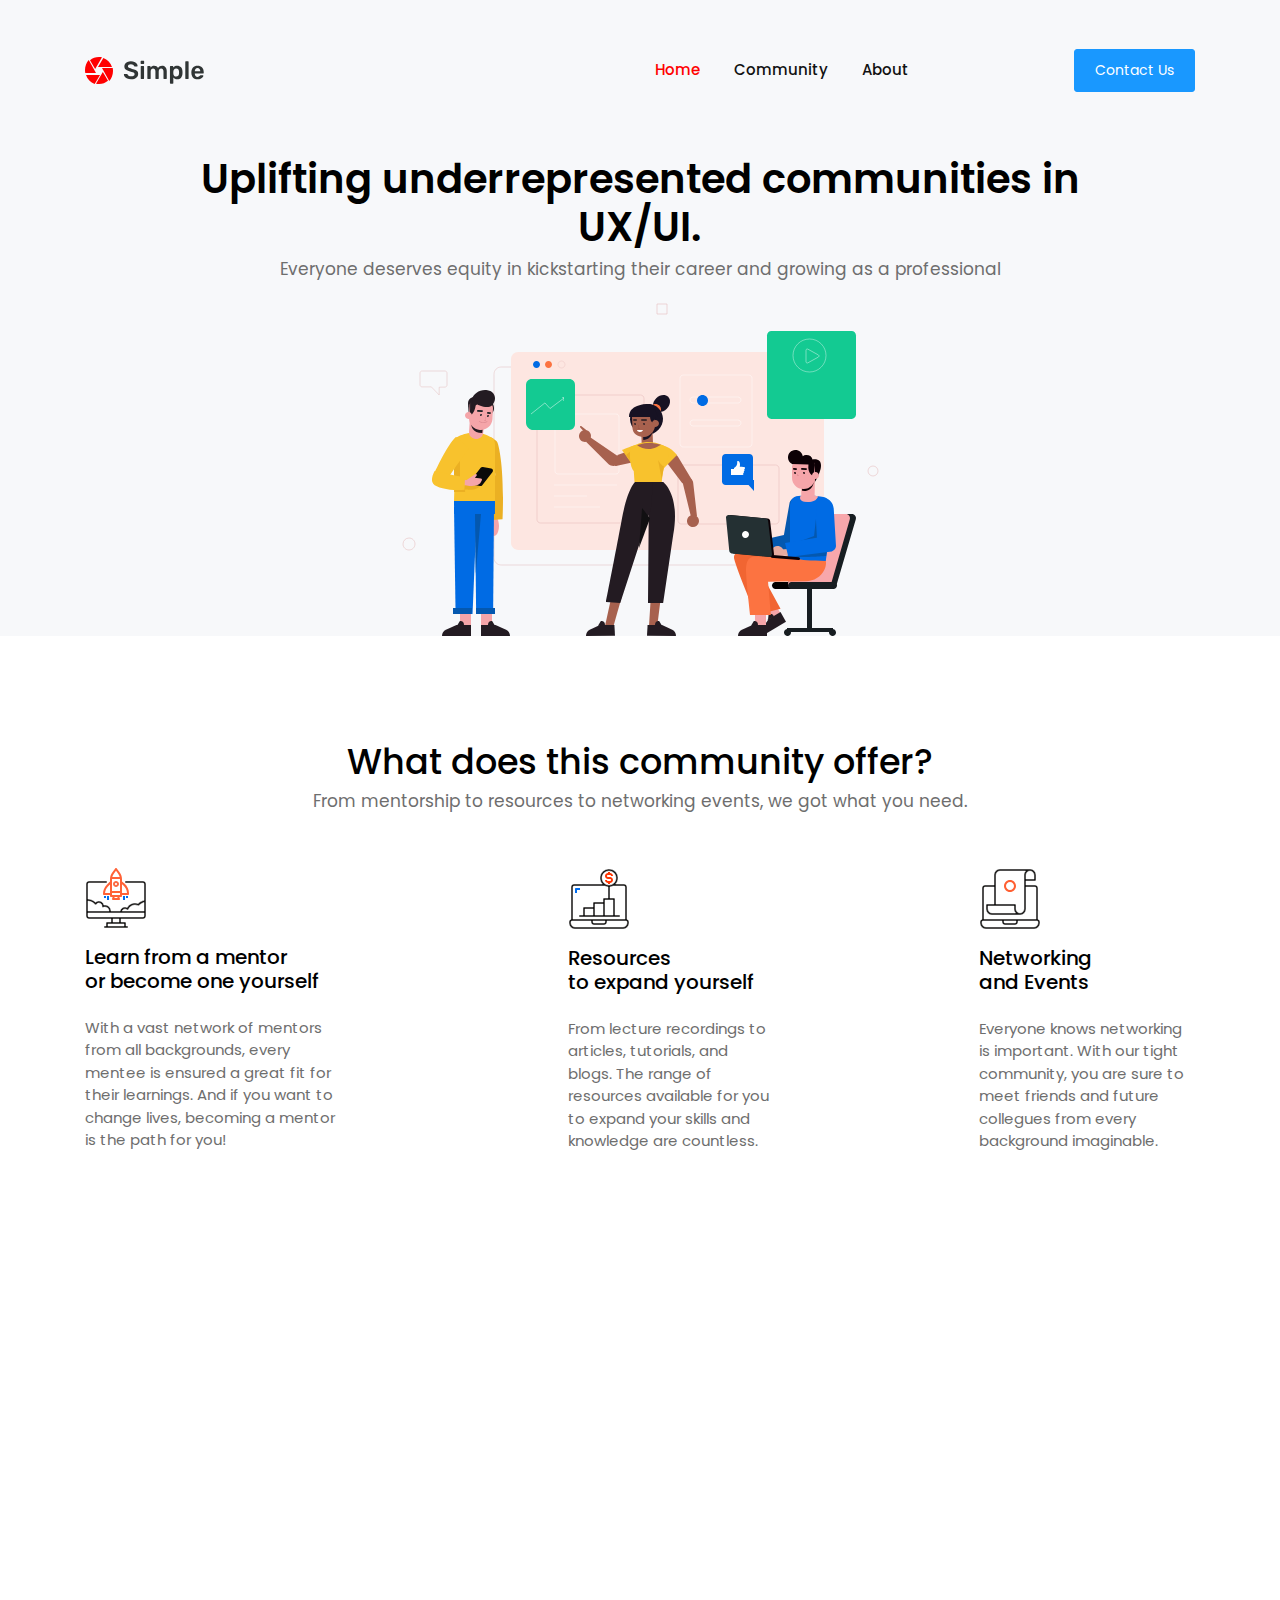
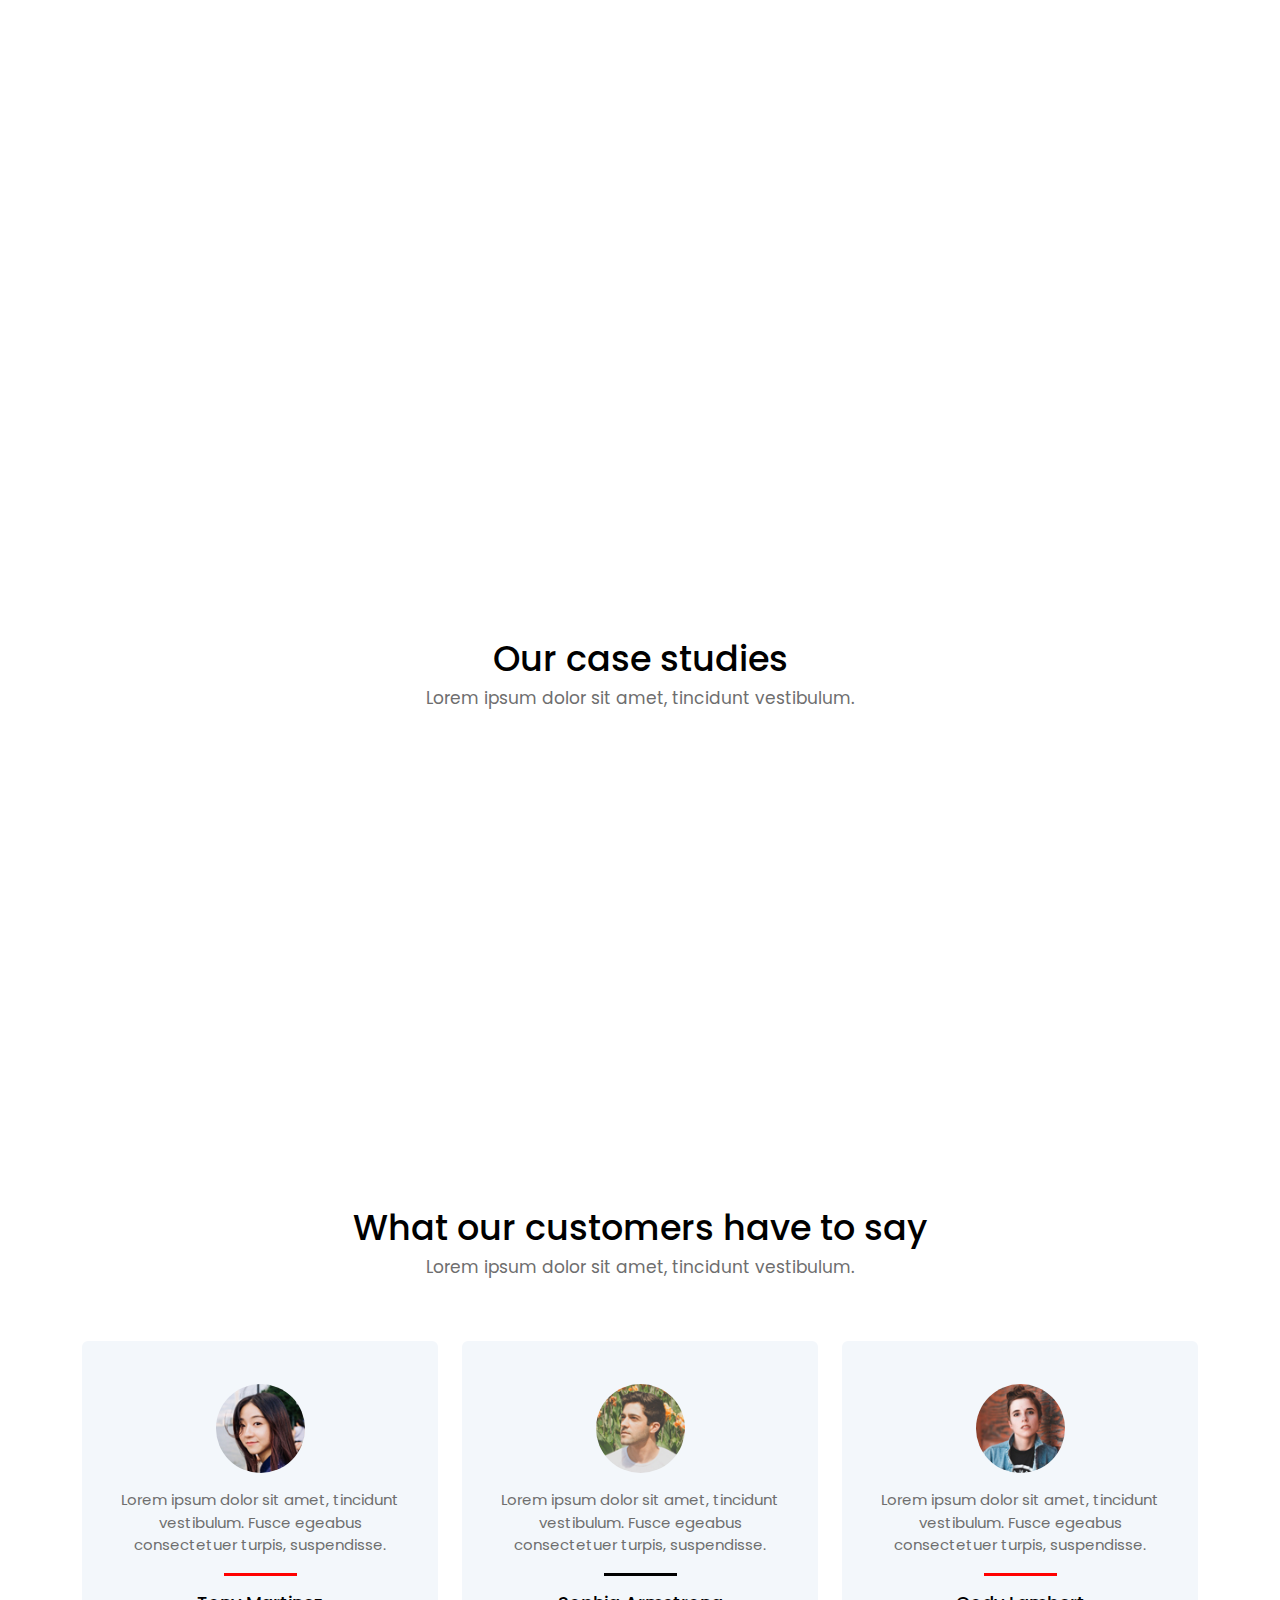
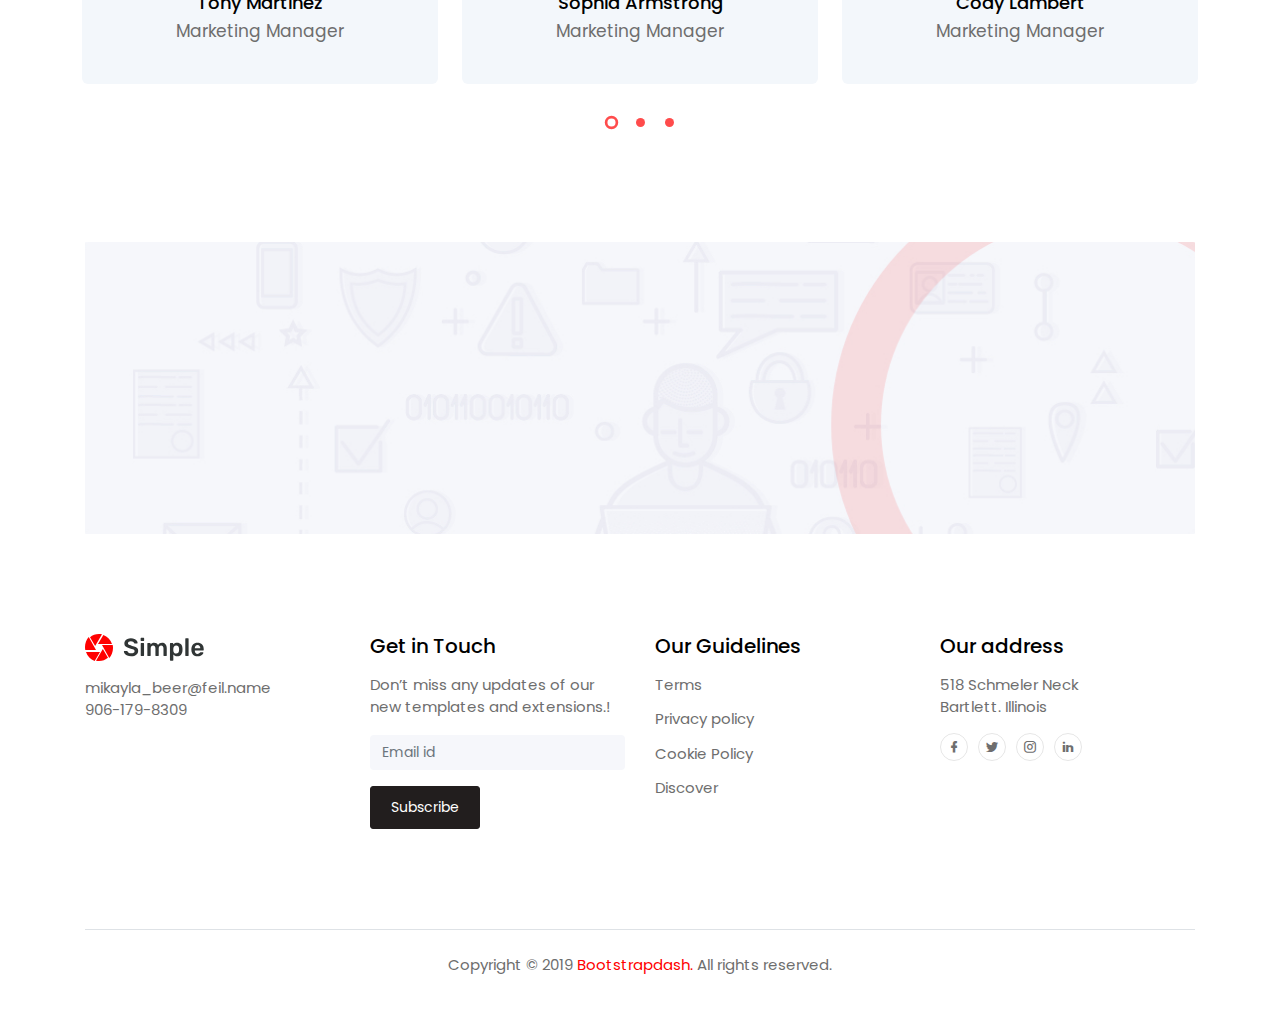
==== commit 8df35d88: "editing content on 1st half of page" ====
--- a/BD-simple-landing-page-ea1c3f39a22f/index.html
+++ b/BD-simple-landing-page-ea1c3f39a22f/index.html
@@ -1,417 +1,700 @@
 <!DOCTYPE html>
 <html lang="en">
-<head>
-  <title>Simple landing page</title>
-  <meta charset="UTF-8">
-  <meta name="viewport" content="width=device-width, initial-scale=1.0">
-  <meta http-equiv="X-UA-Compatible" content="ie=edge">
-  <link rel="stylesheet" href="vendors/owl-carousel/css/owl.carousel.min.css">
-  <link rel="stylesheet" href="vendors/owl-carousel/css/owl.theme.default.css">
-  <link rel="stylesheet" href="vendors/mdi/css/materialdesignicons.min.css">
-  <link rel="stylesheet" href="vendors/aos/css/aos.css">
-  <link rel="stylesheet" href="css/style.min.css">
-</head>
-<body id="body" data-spy="scroll" data-target=".navbar" data-offset="100">
-  <header id="header-section">
-    <nav class="navbar navbar-expand-lg pl-3 pl-sm-0" id="navbar">
-    <div class="container">
-      <div class="navbar-brand-wrapper d-flex w-100">
-        <img src="images/Group2.svg" alt="">
-        <button class="navbar-toggler ml-auto" type="button" data-toggle="collapse" data-target="#navbarSupportedContent" aria-controls="navbarSupportedContent" aria-expanded="false" aria-label="Toggle navigation">
-          <span class="mdi mdi-menu navbar-toggler-icon"></span>
-        </button> 
+  <head>
+    <title>Simple landing page</title>
+    <meta charset="UTF-8" />
+    <meta name="viewport" content="width=device-width, initial-scale=1.0" />
+    <meta http-equiv="X-UA-Compatible" content="ie=edge" />
+    <link
+      rel="stylesheet"
+      href="vendors/owl-carousel/css/owl.carousel.min.css"
+    />
+    <link
+      rel="stylesheet"
+      href="vendors/owl-carousel/css/owl.theme.default.css"
+    />
+    <link rel="stylesheet" href="vendors/mdi/css/materialdesignicons.min.css" />
+    <link rel="stylesheet" href="vendors/aos/css/aos.css" />
+    <link rel="stylesheet" href="css/style.min.css" />
+  </head>
+  <body id="body" data-spy="scroll" data-target=".navbar" data-offset="100">
+    <header id="header-section">
+      <nav class="navbar navbar-expand-lg pl-3 pl-sm-0" id="navbar">
+        <div class="container">
+          <div class="navbar-brand-wrapper d-flex w-100">
+            <img src="images/Group2.svg" alt="" />
+            <button
+              class="navbar-toggler ml-auto"
+              type="button"
+              data-toggle="collapse"
+              data-target="#navbarSupportedContent"
+              aria-controls="navbarSupportedContent"
+              aria-expanded="false"
+              aria-label="Toggle navigation"
+            >
+              <span class="mdi mdi-menu navbar-toggler-icon"></span>
+            </button>
+          </div>
+          <div
+            class="collapse navbar-collapse navbar-menu-wrapper"
+            id="navbarSupportedContent"
+          >
+            <ul
+              class="navbar-nav align-items-lg-center align-items-start ml-auto"
+            >
+              <li
+                class="d-flex align-items-center justify-content-between pl-4 pl-lg-0"
+              >
+                <div class="navbar-collapse-logo">
+                  <img src="images/Group2.svg" alt="" />
+                </div>
+                <button
+                  class="navbar-toggler close-button"
+                  type="button"
+                  data-toggle="collapse"
+                  data-target="#navbarSupportedContent"
+                  aria-controls="navbarSupportedContent"
+                  aria-expanded="false"
+                  aria-label="Toggle navigation"
+                >
+                  <span class="mdi mdi-close navbar-toggler-icon pl-5"></span>
+                </button>
+              </li>
+              <li class="nav-item">
+                <a class="nav-link" href="#header-section"
+                  >Home <span class="sr-only">(current)</span></a
+                >
+              </li>
+              <li class="nav-item">
+                <a class="nav-link" href="#features-section">Community</a>
+              </li>
+              <li class="nav-item">
+                <a class="nav-link" href="#digital-marketing-section">About</a>
+              </li>
+              <li class="nav-item btn-contact-us pl-4 pl-lg-0">
+                <button
+                  class="btn btn-info"
+                  data-toggle="modal"
+                  data-target="#exampleModal"
+                >
+                  Contact Us
+                </button>
+              </li>
+            </ul>
+          </div>
+        </div>
+      </nav>
+    </header>
+    <div class="banner">
+      <div class="container">
+        <h1 class="font-weight-semibold">
+          Uplifting underrepresented communities in<br />UX/UI.
+        </h1>
+        <h6 class="font-weight-normal text-muted pb-3">
+          Everyone deserves equity in kickstarting their career and growing as a
+          professional
+        </h6>
+
+        <img src="images/Group171.svg" alt="" class="img-fluid" />
       </div>
-      <div class="collapse navbar-collapse navbar-menu-wrapper" id="navbarSupportedContent">
-        <ul class="navbar-nav align-items-lg-center align-items-start ml-auto">
-          <li class="d-flex align-items-center justify-content-between pl-4 pl-lg-0">
-            <div class="navbar-collapse-logo">
-              <img src="images/Group2.svg" alt="">
-            </div>
-            <button class="navbar-toggler close-button" type="button" data-toggle="collapse" data-target="#navbarSupportedContent" aria-controls="navbarSupportedContent" aria-expanded="false" aria-label="Toggle navigation">
-              <span class="mdi mdi-close navbar-toggler-icon pl-5"></span>
-            </button>
-          </li>
-          <li class="nav-item">
-            <a class="nav-link" href="#header-section">Home <span class="sr-only">(current)</span></a>
-          </li>
-          <li class="nav-item">
-            <a class="nav-link" href="#features-section">About</a>
-          </li>
-          <li class="nav-item">
-            <a class="nav-link" href="#digital-marketing-section">Blog</a>  
-          </li>
-          <li class="nav-item">
-            <a class="nav-link" href="#feedback-section">Testimonials</a>
-          </li>
-          <li class="nav-item btn-contact-us pl-4 pl-lg-0">
-            <button class="btn btn-info" data-toggle="modal" data-target="#exampleModal">Contact Us</button>
-          </li>
-        </ul>
-      </div>
-    </div> 
-    </nav>   
-  </header>
-  <div class="banner" >
-    <div class="container">
-      <h1 class="font-weight-semibold">Search engine optimisation &<br>Marketing.</h1>
-      <h6 class="font-weight-normal text-muted pb-3">Simple is a simple template with a creative design that solves all your marketing and SEO queries.</h6>
-      <div>
-        <button class="btn btn-opacity-light mr-1">Get started</button>
-        <button class="btn btn-opacity-success ml-1">Learn more</button>
-      </div>
-      <img src="images/Group171.svg" alt="" class="img-fluid">
     </div>
-  </div>
-  <div class="content-wrapper">
-    <div class="container">
-      <section class="features-overview" id="features-section" >
-        <div class="content-header">
-          <h2>How does it works</h2>
-          <h6 class="section-subtitle text-muted">One theme that serves as an easy-to-use operational toolkit<br>that meets customer's needs.</h6>
-        </div>
-        <div class="d-md-flex justify-content-between">
-          <div class="grid-margin d-flex justify-content-start">
-            <div class="features-width">
-              <img src="images/Group12.svg" alt="" class="img-icons">
-              <h5 class="py-3">Speed<br>Optimisation</h5>
-              <p class="text-muted">Lorem ipsum dolor sit amet, tincidunt vestibulum. Fusce egeabus consectetuer turpis, suspendisse.</p>
-              <a href="#"><p class="readmore-link">Readmore</p></a>  
-            </div>
-          </div>
-          <div class="grid-margin d-flex justify-content-center">
-            <div class="features-width">
-              <img src="images/Group7.svg" alt="" class="img-icons">
-              <h5 class="py-3">SEO and<br>Backlinks</h5>
-              <p class="text-muted">Lorem ipsum dolor sit amet, tincidunt vestibulum. Fusce egeabus consectetuer turpis, suspendisse.</p>
-              <a href="#"><p class="readmore-link">Readmore</p></a>
-            </div>
-          </div>
-          <div class="grid-margin d-flex justify-content-end">
-            <div class="features-width">
-              <img src="images/Group5.svg" alt="" class="img-icons">
-              <h5 class="py-3">Content<br>Marketing</h5>
-              <p class="text-muted">Lorem ipsum dolor sit amet, tincidunt vestibulum. Fusce egeabus consectetuer turpis, suspendisse.</p>
-              <a href="#"><p class="readmore-link">Readmore</p></a>
-            </div>
-          </div>
-        </div>
-      </section>     
-      <section class="digital-marketing-service" id="digital-marketing-section">
-        <div class="row align-items-center">
-          <div class="col-12 col-lg-7 grid-margin grid-margin-lg-0" data-aos="fade-right">
-            <h3 class="m-0">We Offer a Full Range<br>of Digital Marketing Services!</h3>
-            <div class="col-lg-7 col-xl-6 p-0">
-              <p class="py-4 m-0 text-muted">Lorem ipsum dolor sit amet, tincidunt vestibulum. Fusce egeabus consectetuer turpis, suspendisse.</p>
-              <p class="font-weight-medium text-muted">Lorem ipsum dolor sit amet, tincidunt vestibulum. Fusce egeabus consectetuer</p>
-            </div>    
-          </div>
-          <div class="col-12 col-lg-5 p-0 img-digital grid-margin grid-margin-lg-0" data-aos="fade-left">
-            <img src="images/Group1.png" alt="" class="img-fluid">
-          </div>
-        </div>
-        <div class="row align-items-center">
-          <div class="col-12 col-lg-7 text-center flex-item grid-margin" data-aos="fade-right">
-            <img src="images/Group2.png" alt="" class="img-fluid">
-          </div>
-          <div class="col-12 col-lg-5 flex-item grid-margin" data-aos="fade-left">
-            <h3 class="m-0">Leading Digital Agency<br>for  Business Solution.</h3>
-            <div class="col-lg-9 col-xl-8 p-0">
-              <p class="py-4 m-0 text-muted">Power-packed with impressive features and well-optimized, this template is designed to provide the best performance in all circumstances.</p>
-              <p class="pb-2 font-weight-medium text-muted">Its smart features make it a powerful stand-alone website building tool.</p>
-            </div>
-            <button class="btn btn-info">Readmore</button>
-          </div>
-        </div>
-      </section>     
-      <section class="case-studies" id="case-studies-section">
-        <div class="row grid-margin">
-          <div class="col-12 text-center pb-5">
-            <h2>Our case studies</h2>
-            <h6 class="section-subtitle text-muted">Lorem ipsum dolor sit amet, tincidunt vestibulum.</h6>
-          </div>
-          <div class="col-12 col-md-6 col-lg-3 stretch-card mb-3 mb-lg-0" data-aos="zoom-in">
-            <div class="card color-cards">
-              <div class="card-body p-0">
-                <div class="bg-primary text-center card-contents">
-                  <div class="card-image">
-                    <img src="images/Group95.svg" class="case-studies-card-img" alt="">
-                  </div>  
-                  <div class="card-desc-box d-flex align-items-center justify-content-around">
-                    <div>
-                      <h6 class="text-white pb-2 px-3">Know more about Online marketing</h6>
-                      <button class="btn btn-white">Read More</button>
+    <div class="content-wrapper">
+      <div class="container">
+        <section class="features-overview" id="features-section">
+          <div class="content-header">
+            <h2>What does this community offer?</h2>
+            <h6 class="section-subtitle text-muted">
+              From mentorship to resources to networking events, we got what you
+              need.
+            </h6>
+          </div>
+          <div class="d-md-flex justify-content-between">
+            <div class="grid-margin d-flex justify-content-start">
+              <div class="features-width">
+                <img src="images/Group12.svg" alt="" class="img-icons" />
+                <h5 class="py-3">
+                  Learn from a mentor<br />or become one yourself
+                </h5>
+                <p class="text-muted">
+                  With a vast network of mentors from all backgrounds, every
+                  mentee is ensured a great fit for their learnings. And if you
+                  want to change lives, becoming a mentor is the path for you!
+                </p>
+                <a href="#"><p class="readmore-link"></p></a>
+              </div>
+            </div>
+            <div class="grid-margin d-flex justify-content-center">
+              <div class="features-width">
+                <img src="images/Group7.svg" alt="" class="img-icons" />
+                <h5 class="py-3">Resources<br />to expand yourself</h5>
+                <p class="text-muted">
+                  From lecture recordings to articles, tutorials, and blogs. The
+                  range of resources available for you to expand your skills and
+                  knowledge are countless.
+                </p>
+                <a href="#"><p class="readmore-link"></p></a>
+              </div>
+            </div>
+            <div class="grid-margin d-flex justify-content-end">
+              <div class="features-width">
+                <img src="images/Group5.svg" alt="" class="img-icons" />
+                <h5 class="py-3">Networking<br />and Events</h5>
+                <p class="text-muted">
+                  Everyone knows networking is important. With our tight
+                  community, you are sure to meet friends and future collegues
+                  from every background imaginable.
+                </p>
+                <a href="#"><p class="readmore-link"></p></a>
+              </div>
+            </div>
+          </div>
+        </section>
+        <section
+          class="digital-marketing-service"
+          id="digital-marketing-section"
+        >
+          <div class="row align-items-center">
+            <div
+              class="col-12 col-lg-7 grid-margin grid-margin-lg-0"
+              data-aos="fade-right"
+            >
+              <h3 class="m-0">
+                We Offer a Full Range<br />of Digital Marketing Services!
+              </h3>
+              <div class="col-lg-7 col-xl-6 p-0">
+                <p class="py-4 m-0 text-muted">
+                  Lorem ipsum dolor sit amet, tincidunt vestibulum. Fusce
+                  egeabus consectetuer turpis, suspendisse.
+                </p>
+                <p class="font-weight-medium text-muted">
+                  Lorem ipsum dolor sit amet, tincidunt vestibulum. Fusce
+                  egeabus consectetuer
+                </p>
+              </div>
+            </div>
+            <div
+              class="col-12 col-lg-5 p-0 img-digital grid-margin grid-margin-lg-0"
+              data-aos="fade-left"
+            >
+              <img src="images/Group1.png" alt="" class="img-fluid" />
+            </div>
+          </div>
+          <div class="row align-items-center">
+            <div
+              class="col-12 col-lg-7 text-center flex-item grid-margin"
+              data-aos="fade-right"
+            >
+              <img src="images/Group2.png" alt="" class="img-fluid" />
+            </div>
+            <div
+              class="col-12 col-lg-5 flex-item grid-margin"
+              data-aos="fade-left"
+            >
+              <h3 class="m-0">
+                Leading Digital Agency<br />for Business Solution.
+              </h3>
+              <div class="col-lg-9 col-xl-8 p-0">
+                <p class="py-4 m-0 text-muted">
+                  Power-packed with impressive features and well-optimized, this
+                  template is designed to provide the best performance in all
+                  circumstances.
+                </p>
+                <p class="pb-2 font-weight-medium text-muted">
+                  Its smart features make it a powerful stand-alone website
+                  building tool.
+                </p>
+              </div>
+              <button class="btn btn-info">Readmore</button>
+            </div>
+          </div>
+        </section>
+        <section class="case-studies" id="case-studies-section">
+          <div class="row grid-margin">
+            <div class="col-12 text-center pb-5">
+              <h2>Our case studies</h2>
+              <h6 class="section-subtitle text-muted">
+                Lorem ipsum dolor sit amet, tincidunt vestibulum.
+              </h6>
+            </div>
+            <div
+              class="col-12 col-md-6 col-lg-3 stretch-card mb-3 mb-lg-0"
+              data-aos="zoom-in"
+            >
+              <div class="card color-cards">
+                <div class="card-body p-0">
+                  <div class="bg-primary text-center card-contents">
+                    <div class="card-image">
+                      <img
+                        src="images/Group95.svg"
+                        class="case-studies-card-img"
+                        alt=""
+                      />
                     </div>
-                  </div>
-                </div>   
-                <div class="card-details text-center pt-4">
+                    <div
+                      class="card-desc-box d-flex align-items-center justify-content-around"
+                    >
+                      <div>
+                        <h6 class="text-white pb-2 px-3">
+                          Know more about Online marketing
+                        </h6>
+                        <button class="btn btn-white">Read More</button>
+                      </div>
+                    </div>
+                  </div>
+                  <div class="card-details text-center pt-4">
                     <h6 class="m-0 pb-1">Online Marketing</h6>
                     <p>Seo, Marketing</p>
-                </div>
-              </div>
-            </div>
-          </div>
-          <div class="col-12 col-md-6 col-lg-3 stretch-card mb-3 mb-lg-0" data-aos="zoom-in" data-aos-delay="200">
-            <div class="card color-cards">
-              <div class="card-body p-0">
-                <div class="bg-warning text-center card-contents">
-                  <div class="card-image">
-                      <img src="images/Group108.svg" class="case-studies-card-img" alt="">
-                  </div>  
-                  <div class="card-desc-box d-flex align-items-center justify-content-around">
-                    <div>
-                      <h6 class="text-white pb-2 px-3">Know more about Web Development</h6>
-                      <button class="btn btn-white">Read More</button>
+                  </div>
+                </div>
+              </div>
+            </div>
+            <div
+              class="col-12 col-md-6 col-lg-3 stretch-card mb-3 mb-lg-0"
+              data-aos="zoom-in"
+              data-aos-delay="200"
+            >
+              <div class="card color-cards">
+                <div class="card-body p-0">
+                  <div class="bg-warning text-center card-contents">
+                    <div class="card-image">
+                      <img
+                        src="images/Group108.svg"
+                        class="case-studies-card-img"
+                        alt=""
+                      />
                     </div>
-                  </div>
-                </div>   
-                <div class="card-details text-center pt-4">
+                    <div
+                      class="card-desc-box d-flex align-items-center justify-content-around"
+                    >
+                      <div>
+                        <h6 class="text-white pb-2 px-3">
+                          Know more about Web Development
+                        </h6>
+                        <button class="btn btn-white">Read More</button>
+                      </div>
+                    </div>
+                  </div>
+                  <div class="card-details text-center pt-4">
                     <h6 class="m-0 pb-1">Web Development</h6>
                     <p>Developing, Designing</p>
-                </div>
-              </div>
-            </div>
-          </div>
-          <div class="col-12 col-md-6 col-lg-3 stretch-card mb-3 mb-lg-0" data-aos="zoom-in" data-aos-delay="400">
-            <div class="card color-cards">
-              <div class="card-body p-0">
-                <div class="bg-violet text-center card-contents">
-                  <div class="card-image">
-                      <img src="images/Group126.svg" class="case-studies-card-img" alt="">
-                  </div>  
-                  <div class="card-desc-box d-flex align-items-center justify-content-around">
-                    <div>
-                      <h6 class="text-white pb-2 px-3">Know more about Web Designing</h6>
-                      <button class="btn btn-white">Read More</button>
+                  </div>
+                </div>
+              </div>
+            </div>
+            <div
+              class="col-12 col-md-6 col-lg-3 stretch-card mb-3 mb-lg-0"
+              data-aos="zoom-in"
+              data-aos-delay="400"
+            >
+              <div class="card color-cards">
+                <div class="card-body p-0">
+                  <div class="bg-violet text-center card-contents">
+                    <div class="card-image">
+                      <img
+                        src="images/Group126.svg"
+                        class="case-studies-card-img"
+                        alt=""
+                      />
                     </div>
-                  </div>
-                </div>   
-                <div class="card-details text-center pt-4">
+                    <div
+                      class="card-desc-box d-flex align-items-center justify-content-around"
+                    >
+                      <div>
+                        <h6 class="text-white pb-2 px-3">
+                          Know more about Web Designing
+                        </h6>
+                        <button class="btn btn-white">Read More</button>
+                      </div>
+                    </div>
+                  </div>
+                  <div class="card-details text-center pt-4">
                     <h6 class="m-0 pb-1">Web Designing</h6>
                     <p>Designing, Developing</p>
-                </div>
-              </div>
-            </div>
-          </div>
-          <div class="col-12 col-md-6 col-lg-3 stretch-card" data-aos="zoom-in" data-aos-delay="600">
-            <div class="card color-cards">
-              <div class="card-body p-0">
-                <div class="bg-success text-center card-contents">
-                  <div class="card-image">
-                      <img src="images/Group115.svg" class="case-studies-card-img" alt="">
-                  </div>  
-                  <div class="card-desc-box d-flex align-items-center justify-content-around">
-                    <div>
-                      <h6 class="text-white pb-2 px-3">Know more about Software Development</h6>
-                      <button class="btn btn-white">Read More</button>
+                  </div>
+                </div>
+              </div>
+            </div>
+            <div
+              class="col-12 col-md-6 col-lg-3 stretch-card"
+              data-aos="zoom-in"
+              data-aos-delay="600"
+            >
+              <div class="card color-cards">
+                <div class="card-body p-0">
+                  <div class="bg-success text-center card-contents">
+                    <div class="card-image">
+                      <img
+                        src="images/Group115.svg"
+                        class="case-studies-card-img"
+                        alt=""
+                      />
                     </div>
-                  </div>
-                </div>   
-                <div class="card-details text-center pt-4">
+                    <div
+                      class="card-desc-box d-flex align-items-center justify-content-around"
+                    >
+                      <div>
+                        <h6 class="text-white pb-2 px-3">
+                          Know more about Software Development
+                        </h6>
+                        <button class="btn btn-white">Read More</button>
+                      </div>
+                    </div>
+                  </div>
+                  <div class="card-details text-center pt-4">
                     <h6 class="m-0 pb-1">Software Development</h6>
                     <p>Developing, Designing</p>
-                </div>
-              </div>
-            </div>
-          </div>
-        </div>
-      </section>     
-      <section class="customer-feedback" id="feedback-section">
-        <div class="row">
-          <div class="col-12 text-center pb-5">
-            <h2>What our customers have to say</h2>
-            <h6 class="section-subtitle text-muted m-0">Lorem ipsum dolor sit amet, tincidunt vestibulum.</h6>
-          </div>
-          <div class="owl-carousel owl-theme grid-margin">
-              <div class="card customer-cards">
-                <div class="card-body">
-                  <div class="text-center">
-                    <img src="images/face2.jpg" width="89" height="89" alt="" class="img-customer">
-                    <p class="m-0 py-3 text-muted">Lorem ipsum dolor sit amet, tincidunt vestibulum. Fusce egeabus consectetuer turpis, suspendisse.</p>
+                  </div>
+                </div>
+              </div>
+            </div>
+          </div>
+        </section>
+        <section class="customer-feedback" id="feedback-section">
+          <div class="row">
+            <div class="col-12 text-center pb-5">
+              <h2>What our customers have to say</h2>
+              <h6 class="section-subtitle text-muted m-0">
+                Lorem ipsum dolor sit amet, tincidunt vestibulum.
+              </h6>
+            </div>
+            <div class="owl-carousel owl-theme grid-margin">
+              <div class="card customer-cards">
+                <div class="card-body">
+                  <div class="text-center">
+                    <img
+                      src="images/face2.jpg"
+                      width="89"
+                      height="89"
+                      alt=""
+                      class="img-customer"
+                    />
+                    <p class="m-0 py-3 text-muted">
+                      Lorem ipsum dolor sit amet, tincidunt vestibulum. Fusce
+                      egeabus consectetuer turpis, suspendisse.
+                    </p>
                     <div class="content-divider m-auto"></div>
                     <h6 class="card-title pt-3">Tony Martinez</h6>
-                    <h6 class="customer-designation text-muted m-0">Marketing Manager</h6>
-                  </div>
-                </div>
-              </div>
-              <div class="card customer-cards">
-                <div class="card-body">
-                  <div class="text-center">
-                    <img src="images/face3.jpg" width="89" height="89" alt="" class="img-customer">
-                    <p class="m-0 py-3 text-muted">Lorem ipsum dolor sit amet, tincidunt vestibulum. Fusce egeabus consectetuer turpis, suspendisse.</p>
+                    <h6 class="customer-designation text-muted m-0">
+                      Marketing Manager
+                    </h6>
+                  </div>
+                </div>
+              </div>
+              <div class="card customer-cards">
+                <div class="card-body">
+                  <div class="text-center">
+                    <img
+                      src="images/face3.jpg"
+                      width="89"
+                      height="89"
+                      alt=""
+                      class="img-customer"
+                    />
+                    <p class="m-0 py-3 text-muted">
+                      Lorem ipsum dolor sit amet, tincidunt vestibulum. Fusce
+                      egeabus consectetuer turpis, suspendisse.
+                    </p>
                     <div class="content-divider m-auto"></div>
                     <h6 class="card-title pt-3">Sophia Armstrong</h6>
-                    <h6 class="customer-designation text-muted m-0">Marketing Manager</h6>
-                  </div>
-                </div>
-              </div>
-              <div class="card customer-cards">
-                <div class="card-body">
-                  <div class="text-center">
-                    <img src="images/face20.jpg" width="89" height="89" alt="" class="img-customer">
-                    <p class="m-0 py-3 text-muted">Lorem ipsum dolor sit amet, tincidunt vestibulum. Fusce egeabus consectetuer turpis, suspendisse.</p>
+                    <h6 class="customer-designation text-muted m-0">
+                      Marketing Manager
+                    </h6>
+                  </div>
+                </div>
+              </div>
+              <div class="card customer-cards">
+                <div class="card-body">
+                  <div class="text-center">
+                    <img
+                      src="images/face20.jpg"
+                      width="89"
+                      height="89"
+                      alt=""
+                      class="img-customer"
+                    />
+                    <p class="m-0 py-3 text-muted">
+                      Lorem ipsum dolor sit amet, tincidunt vestibulum. Fusce
+                      egeabus consectetuer turpis, suspendisse.
+                    </p>
                     <div class="content-divider m-auto"></div>
                     <h6 class="card-title pt-3">Cody Lambert</h6>
-                    <h6 class="customer-designation text-muted m-0">Marketing Manager</h6>
-                  </div>
-                </div>
-              </div>
-              <div class="card customer-cards">
-                <div class="card-body">
-                  <div class="text-center">
-                    <img src="images/face15.jpg" width="89" height="89" alt="" class="img-customer">
-                    <p class="m-0 py-3 text-muted">Lorem ipsum dolor sit amet, tincidunt vestibulum. Fusce egeabus consectetuer turpis, suspendisse.</p>
+                    <h6 class="customer-designation text-muted m-0">
+                      Marketing Manager
+                    </h6>
+                  </div>
+                </div>
+              </div>
+              <div class="card customer-cards">
+                <div class="card-body">
+                  <div class="text-center">
+                    <img
+                      src="images/face15.jpg"
+                      width="89"
+                      height="89"
+                      alt=""
+                      class="img-customer"
+                    />
+                    <p class="m-0 py-3 text-muted">
+                      Lorem ipsum dolor sit amet, tincidunt vestibulum. Fusce
+                      egeabus consectetuer turpis, suspendisse.
+                    </p>
                     <div class="content-divider m-auto"></div>
                     <h6 class="card-title pt-3">Cody Lambert</h6>
-                    <h6 class="customer-designation text-muted m-0">Marketing Manager</h6>
-                  </div>
-                </div>
-              </div>
-              <div class="card customer-cards">
-                <div class="card-body">
-                  <div class="text-center">
-                    <img src="images/face16.jpg" width="89" height="89" alt="" class="img-customer">
-                    <p class="m-0 py-3 text-muted">Lorem ipsum dolor sit amet, tincidunt vestibulum. Fusce egeabus consectetuer turpis, suspendisse.</p>
+                    <h6 class="customer-designation text-muted m-0">
+                      Marketing Manager
+                    </h6>
+                  </div>
+                </div>
+              </div>
+              <div class="card customer-cards">
+                <div class="card-body">
+                  <div class="text-center">
+                    <img
+                      src="images/face16.jpg"
+                      width="89"
+                      height="89"
+                      alt=""
+                      class="img-customer"
+                    />
+                    <p class="m-0 py-3 text-muted">
+                      Lorem ipsum dolor sit amet, tincidunt vestibulum. Fusce
+                      egeabus consectetuer turpis, suspendisse.
+                    </p>
                     <div class="content-divider m-auto"></div>
                     <h6 class="card-title pt-3">Cody Lambert</h6>
-                    <h6 class="customer-designation text-muted m-0">Marketing Manager</h6>
-                  </div>
-                </div>
-              </div>
-              <div class="card customer-cards">
-                <div class="card-body">
-                  <div class="text-center">
-                    <img src="images/face1.jpg" width="89" height="89" alt="" class="img-customer">
-                    <p class="m-0 py-3 text-muted">Lorem ipsum dolor sit amet, tincidunt vestibulum. Fusce egeabus consectetuer turpis, suspendisse.</p>
+                    <h6 class="customer-designation text-muted m-0">
+                      Marketing Manager
+                    </h6>
+                  </div>
+                </div>
+              </div>
+              <div class="card customer-cards">
+                <div class="card-body">
+                  <div class="text-center">
+                    <img
+                      src="images/face1.jpg"
+                      width="89"
+                      height="89"
+                      alt=""
+                      class="img-customer"
+                    />
+                    <p class="m-0 py-3 text-muted">
+                      Lorem ipsum dolor sit amet, tincidunt vestibulum. Fusce
+                      egeabus consectetuer turpis, suspendisse.
+                    </p>
                     <div class="content-divider m-auto"></div>
                     <h6 class="card-title pt-3">Tony Martinez</h6>
-                    <h6 class="customer-designation text-muted m-0">Marketing Manager</h6>
-                  </div>
-                </div>
-              </div>
-              <div class="card customer-cards">
-                <div class="card-body">
-                  <div class="text-center">
-                    <img src="images/face2.jpg" width="89" height="89" alt="" class="img-customer">
-                    <p class="m-0 py-3 text-muted">Lorem ipsum dolor sit amet, tincidunt vestibulum. Fusce egeabus consectetuer turpis, suspendisse.</p>
+                    <h6 class="customer-designation text-muted m-0">
+                      Marketing Manager
+                    </h6>
+                  </div>
+                </div>
+              </div>
+              <div class="card customer-cards">
+                <div class="card-body">
+                  <div class="text-center">
+                    <img
+                      src="images/face2.jpg"
+                      width="89"
+                      height="89"
+                      alt=""
+                      class="img-customer"
+                    />
+                    <p class="m-0 py-3 text-muted">
+                      Lorem ipsum dolor sit amet, tincidunt vestibulum. Fusce
+                      egeabus consectetuer turpis, suspendisse.
+                    </p>
                     <div class="content-divider m-auto"></div>
                     <h6 class="card-title pt-3">Tony Martinez</h6>
-                    <h6 class="customer-designation text-muted m-0">Marketing Manager</h6>
-                  </div>
-                </div>
-              </div>
-              <div class="card customer-cards">
-                <div class="card-body">
-                  <div class="text-center">
-                    <img src="images/face3.jpg" width="89" height="89" alt="" class="img-customer">
-                    <p class="m-0 py-3 text-muted">Lorem ipsum dolor sit amet, tincidunt vestibulum. Fusce egeabus consectetuer turpis, suspendisse.</p>
+                    <h6 class="customer-designation text-muted m-0">
+                      Marketing Manager
+                    </h6>
+                  </div>
+                </div>
+              </div>
+              <div class="card customer-cards">
+                <div class="card-body">
+                  <div class="text-center">
+                    <img
+                      src="images/face3.jpg"
+                      width="89"
+                      height="89"
+                      alt=""
+                      class="img-customer"
+                    />
+                    <p class="m-0 py-3 text-muted">
+                      Lorem ipsum dolor sit amet, tincidunt vestibulum. Fusce
+                      egeabus consectetuer turpis, suspendisse.
+                    </p>
                     <div class="content-divider m-auto"></div>
                     <h6 class="card-title pt-3">Sophia Armstrong</h6>
-                    <h6 class="customer-designation text-muted m-0">Marketing Manager</h6>
-                  </div>
-                </div>
-              </div>
-              <div class="card customer-cards">
-                <div class="card-body">
-                  <div class="text-center">
-                    <img src="images/face20.jpg" width="89" height="89" alt="" class="img-customer">
-                    <p class="m-0 py-3 text-muted">Lorem ipsum dolor sit amet, tincidunt vestibulum. Fusce egeabus consectetuer turpis, suspendisse.</p>
+                    <h6 class="customer-designation text-muted m-0">
+                      Marketing Manager
+                    </h6>
+                  </div>
+                </div>
+              </div>
+              <div class="card customer-cards">
+                <div class="card-body">
+                  <div class="text-center">
+                    <img
+                      src="images/face20.jpg"
+                      width="89"
+                      height="89"
+                      alt=""
+                      class="img-customer"
+                    />
+                    <p class="m-0 py-3 text-muted">
+                      Lorem ipsum dolor sit amet, tincidunt vestibulum. Fusce
+                      egeabus consectetuer turpis, suspendisse.
+                    </p>
                     <div class="content-divider m-auto"></div>
                     <h6 class="card-title pt-3">Cody Lambert</h6>
-                    <h6 class="customer-designation text-muted m-0">Marketing Manager</h6>
-                  </div>
-                </div>
-              </div>
-          </div>
-        </div>
-      </section>
-      <section class="contact-us" id="contact-section">
-        <div class="contact-us-bgimage grid-margin" >
-          <div class="pb-4">
-            <h4 class="px-3 px-md-0 m-0" data-aos="fade-down">Do you have any projects?</h4>
-            <h4 class="pt-1" data-aos="fade-down">Contact us</h4>
-          </div>
-          <div data-aos="fade-up">
-            <button class="btn btn-rounded btn-outline-danger">Contact us</button>
-          </div>          
-        </div>
-      </section>
-      <section class="contact-details" id="contact-details-section">
-        <div class="row text-center text-md-left">
-          <div class="col-12 col-md-6 col-lg-3 grid-margin">
-            <img src="images/Group2.svg" alt="" class="pb-2">
-            <div class="pt-2">
-              <p class="text-muted m-0">mikayla_beer@feil.name</p>
-              <p class="text-muted m-0">906-179-8309</p>
-            </div>         
-          </div>
-          <div class="col-12 col-md-6 col-lg-3 grid-margin">
-            <h5 class="pb-2">Get in Touch</h5>
-            <p class="text-muted">Don’t miss any updates of our new templates and extensions.!</p>
-            <form>
-              <input type="text" class="form-control" id="Email" placeholder="Email id">
-            </form>
-            <div class="pt-3">
-              <button class="btn btn-dark">Subscribe</button>
-            </div>   
-          </div>
-          <div class="col-12 col-md-6 col-lg-3 grid-margin">
-            <h5 class="pb-2">Our Guidelines</h5>
-            <a href="#"><p class="m-0 pb-2">Terms</p></a>   
-            <a href="#" ><p class="m-0 pt-1 pb-2">Privacy policy</p></a> 
-            <a href="#"><p class="m-0 pt-1 pb-2">Cookie Policy</p></a> 
-            <a href="#"><p class="m-0 pt-1">Discover</p></a> 
-          </div>
-          <div class="col-12 col-md-6 col-lg-3 grid-margin">
+                    <h6 class="customer-designation text-muted m-0">
+                      Marketing Manager
+                    </h6>
+                  </div>
+                </div>
+              </div>
+            </div>
+          </div>
+        </section>
+        <section class="contact-us" id="contact-section">
+          <div class="contact-us-bgimage grid-margin">
+            <div class="pb-4">
+              <h4 class="px-3 px-md-0 m-0" data-aos="fade-down">
+                Do you have any projects?
+              </h4>
+              <h4 class="pt-1" data-aos="fade-down">Contact us</h4>
+            </div>
+            <div data-aos="fade-up">
+              <button class="btn btn-rounded btn-outline-danger">
+                Contact us
+              </button>
+            </div>
+          </div>
+        </section>
+        <section class="contact-details" id="contact-details-section">
+          <div class="row text-center text-md-left">
+            <div class="col-12 col-md-6 col-lg-3 grid-margin">
+              <img src="images/Group2.svg" alt="" class="pb-2" />
+              <div class="pt-2">
+                <p class="text-muted m-0">mikayla_beer@feil.name</p>
+                <p class="text-muted m-0">906-179-8309</p>
+              </div>
+            </div>
+            <div class="col-12 col-md-6 col-lg-3 grid-margin">
+              <h5 class="pb-2">Get in Touch</h5>
+              <p class="text-muted">
+                Don’t miss any updates of our new templates and extensions.!
+              </p>
+              <form>
+                <input
+                  type="text"
+                  class="form-control"
+                  id="Email"
+                  placeholder="Email id"
+                />
+              </form>
+              <div class="pt-3">
+                <button class="btn btn-dark">Subscribe</button>
+              </div>
+            </div>
+            <div class="col-12 col-md-6 col-lg-3 grid-margin">
+              <h5 class="pb-2">Our Guidelines</h5>
+              <a href="#"><p class="m-0 pb-2">Terms</p></a>
+              <a href="#"><p class="m-0 pt-1 pb-2">Privacy policy</p></a>
+              <a href="#"><p class="m-0 pt-1 pb-2">Cookie Policy</p></a>
+              <a href="#"><p class="m-0 pt-1">Discover</p></a>
+            </div>
+            <div class="col-12 col-md-6 col-lg-3 grid-margin">
               <h5 class="pb-2">Our address</h5>
-              <p class="text-muted">518 Schmeler Neck<br>Bartlett. Illinois</p>
-              <div class="d-flex justify-content-center justify-content-md-start">
+              <p class="text-muted">
+                518 Schmeler Neck<br />Bartlett. Illinois
+              </p>
+              <div
+                class="d-flex justify-content-center justify-content-md-start"
+              >
                 <a href="#"><span class="mdi mdi-facebook"></span></a>
                 <a href="#"><span class="mdi mdi-twitter"></span></a>
                 <a href="#"><span class="mdi mdi-instagram"></span></a>
                 <a href="#"><span class="mdi mdi-linkedin"></span></a>
               </div>
-          </div>
-        </div>  
-      </section>
-      <footer class="border-top">
-        <p class="text-center text-muted pt-4">Copyright © 2019<a href="https://www.bootstrapdash.com/" class="px-1">Bootstrapdash.</a>All rights reserved.</p>
-      </footer>
-      <!-- Modal for Contact - us Button -->
-      <div class="modal fade" id="exampleModal" tabindex="-1" role="dialog" aria-labelledby="exampleModalLabel" aria-hidden="true">
-        <div class="modal-dialog" role="document">
-          <div class="modal-content">
-            <div class="modal-header">
-              <h4 class="modal-title" id="exampleModalLabel">Contact Us</h4>
-            </div>
-            <div class="modal-body">
-              <form>
-                <div class="form-group">
-                  <label for="Name">Name</label>
-                  <input type="text" class="form-control" id="Name" placeholder="Name">
-                </div>
-                <div class="form-group">
-                  <label for="Email">Email</label>
-                  <input type="email" class="form-control" id="Email-1" placeholder="Email">
-                </div>
-                <div class="form-group">
-                  <label for="Message">Message</label>
-                  <textarea class="form-control" id="Message" placeholder="Enter your Message"></textarea>
-                </div>
-              </form>
-            </div>
-            <div class="modal-footer">
-              <button type="button" class="btn btn-light" data-dismiss="modal">Close</button>
-              <button type="button" class="btn btn-success">Submit</button>
+            </div>
+          </div>
+        </section>
+        <footer class="border-top">
+          <p class="text-center text-muted pt-4">
+            Copyright © 2019<a
+              href="https://www.bootstrapdash.com/"
+              class="px-1"
+              >Bootstrapdash.</a
+            >All rights reserved.
+          </p>
+        </footer>
+        <!-- Modal for Contact - us Button -->
+        <div
+          class="modal fade"
+          id="exampleModal"
+          tabindex="-1"
+          role="dialog"
+          aria-labelledby="exampleModalLabel"
+          aria-hidden="true"
+        >
+          <div class="modal-dialog" role="document">
+            <div class="modal-content">
+              <div class="modal-header">
+                <h4 class="modal-title" id="exampleModalLabel">Contact Us</h4>
+              </div>
+              <div class="modal-body">
+                <form>
+                  <div class="form-group">
+                    <label for="Name">Name</label>
+                    <input
+                      type="text"
+                      class="form-control"
+                      id="Name"
+                      placeholder="Name"
+                    />
+                  </div>
+                  <div class="form-group">
+                    <label for="Email">Email</label>
+                    <input
+                      type="email"
+                      class="form-control"
+                      id="Email-1"
+                      placeholder="Email"
+                    />
+                  </div>
+                  <div class="form-group">
+                    <label for="Message">Message</label>
+                    <textarea
+                      class="form-control"
+                      id="Message"
+                      placeholder="Enter your Message"
+                    ></textarea>
+                  </div>
+                </form>
+              </div>
+              <div class="modal-footer">
+                <button
+                  type="button"
+                  class="btn btn-light"
+                  data-dismiss="modal"
+                >
+                  Close
+                </button>
+                <button type="button" class="btn btn-success">Submit</button>
+              </div>
             </div>
           </div>
         </div>
       </div>
-    </div> 
-  </div>
-  <script src="vendors/jquery/jquery.min.js"></script>
-  <script src="vendors/bootstrap/bootstrap.min.js"></script>
-  <script src="vendors/owl-carousel/js/owl.carousel.min.js"></script>
-  <script src="vendors/aos/js/aos.js"></script>
-  <script src="js/landingpage.js"></script>
-</body>
-</html>+    </div>
+    <script src="vendors/jquery/jquery.min.js"></script>
+    <script src="vendors/bootstrap/bootstrap.min.js"></script>
+    <script src="vendors/owl-carousel/js/owl.carousel.min.js"></script>
+    <script src="vendors/aos/js/aos.js"></script>
+    <script src="js/landingpage.js"></script>
+  </body>
+</html>
